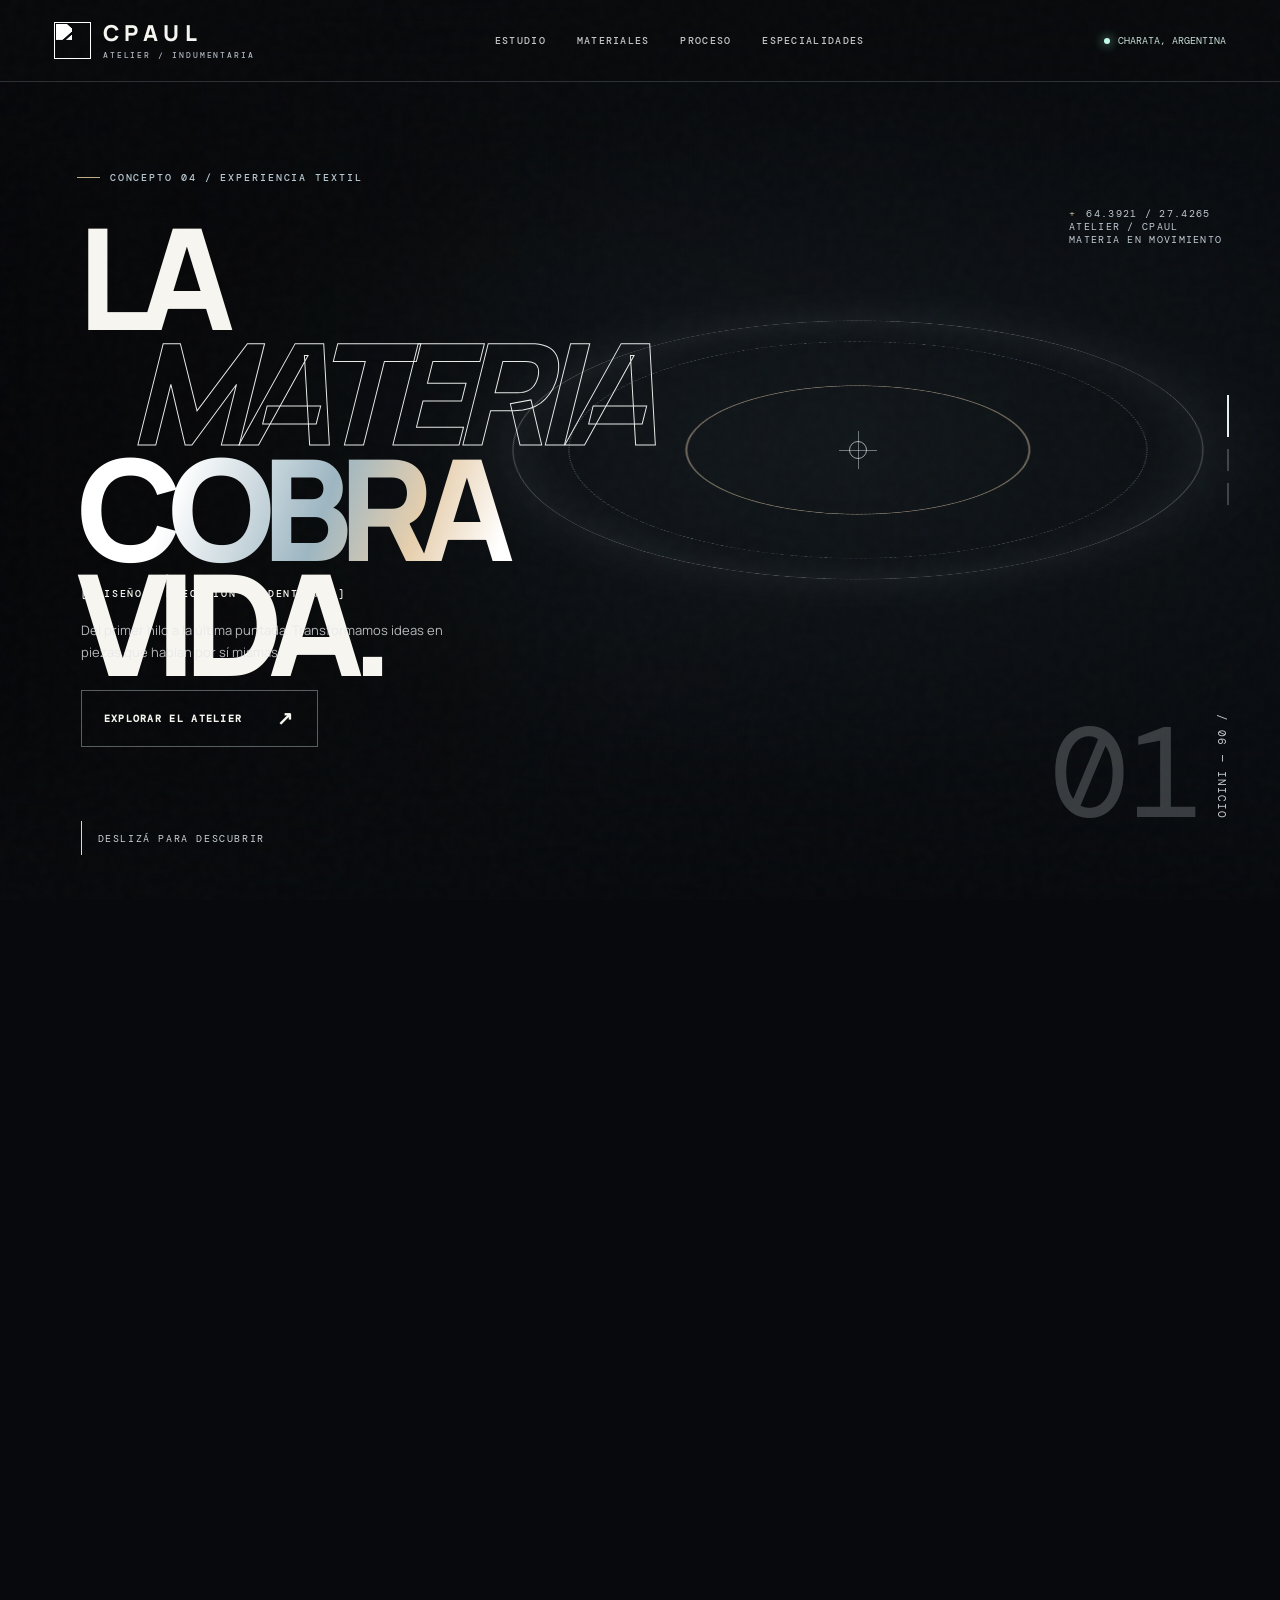
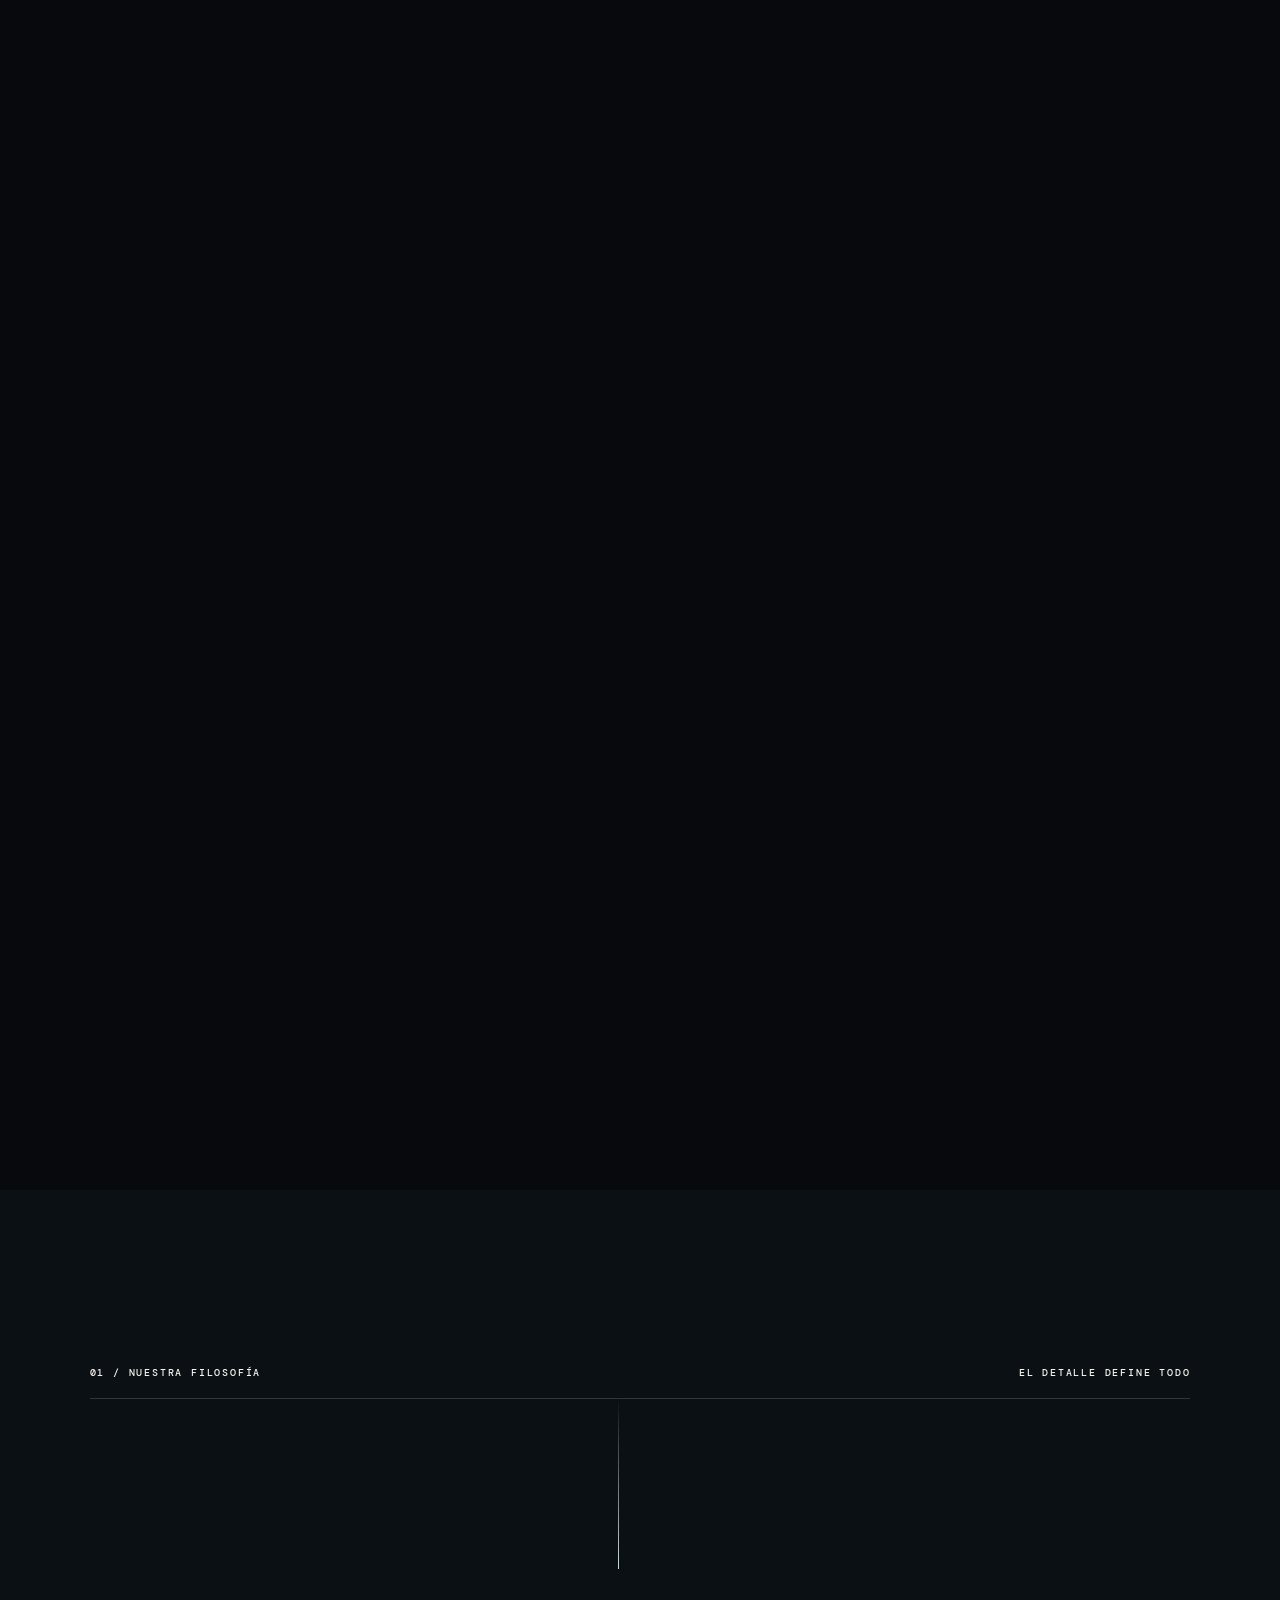
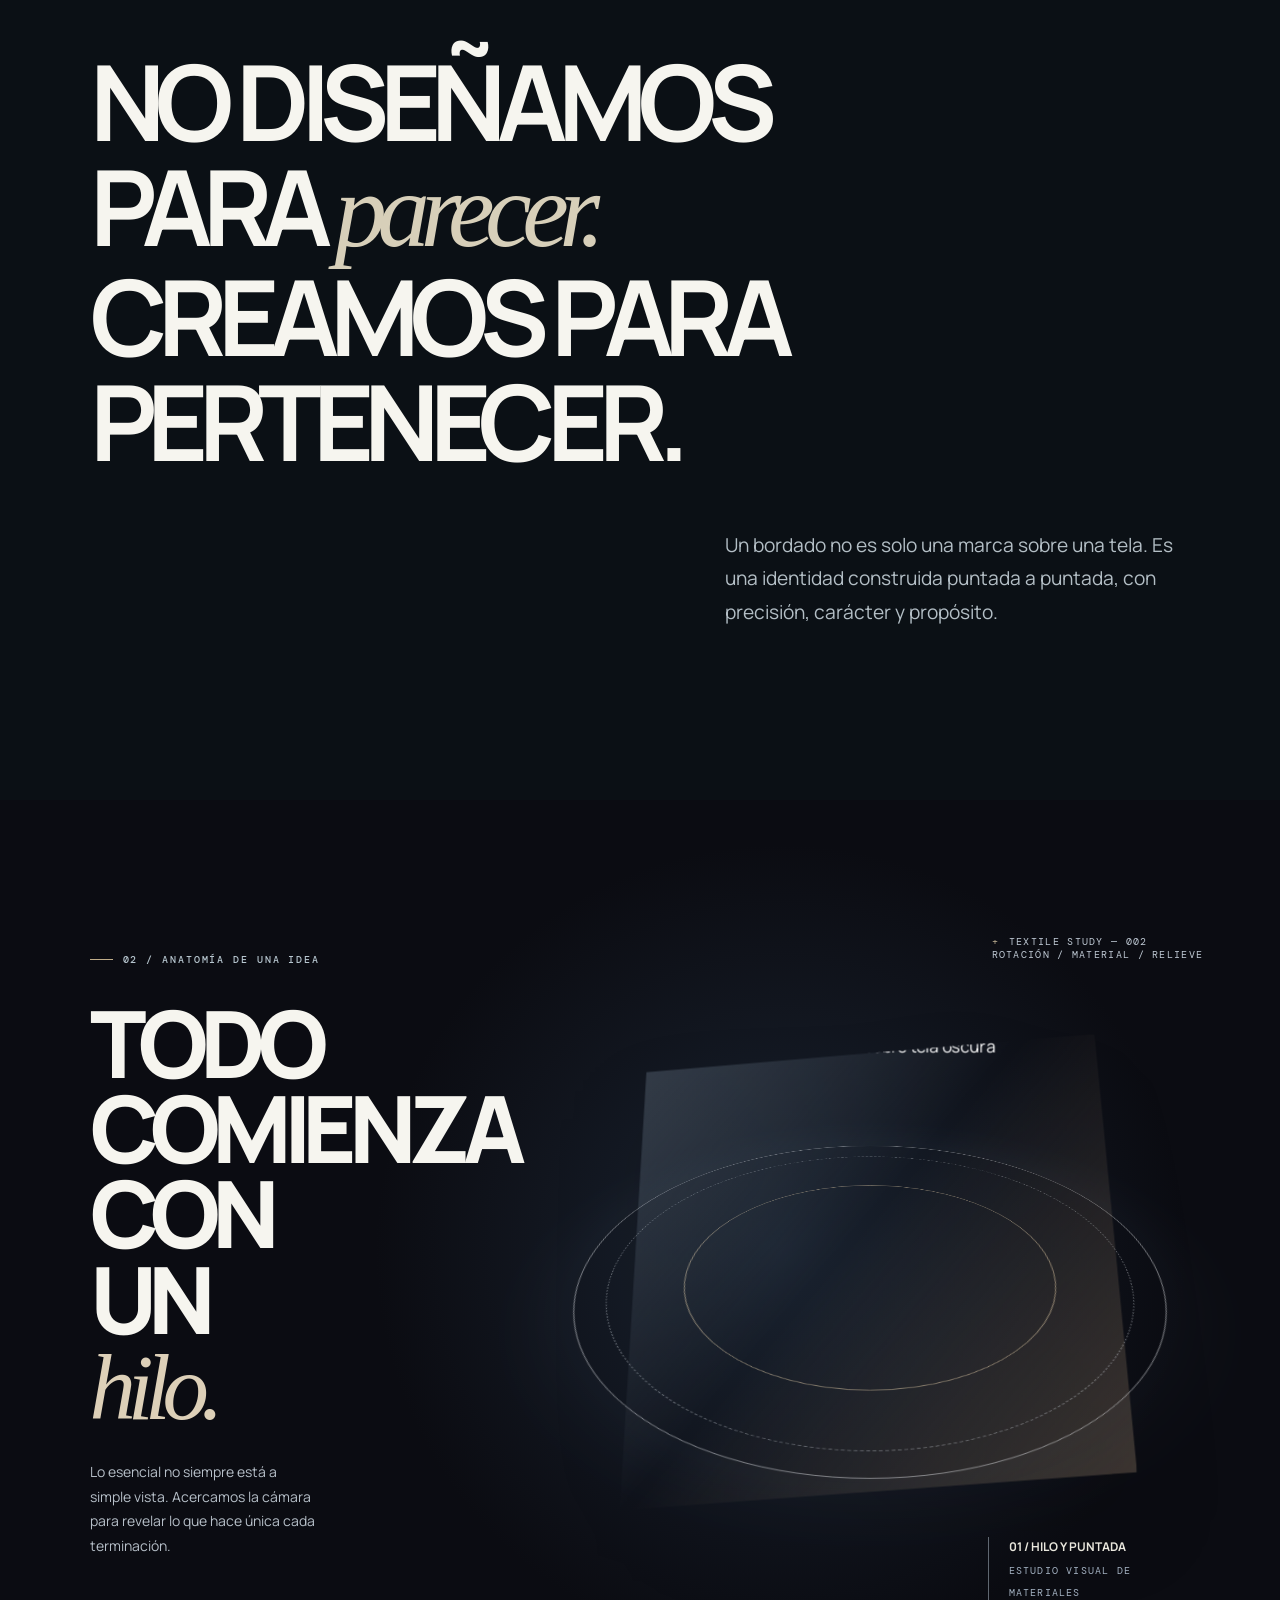
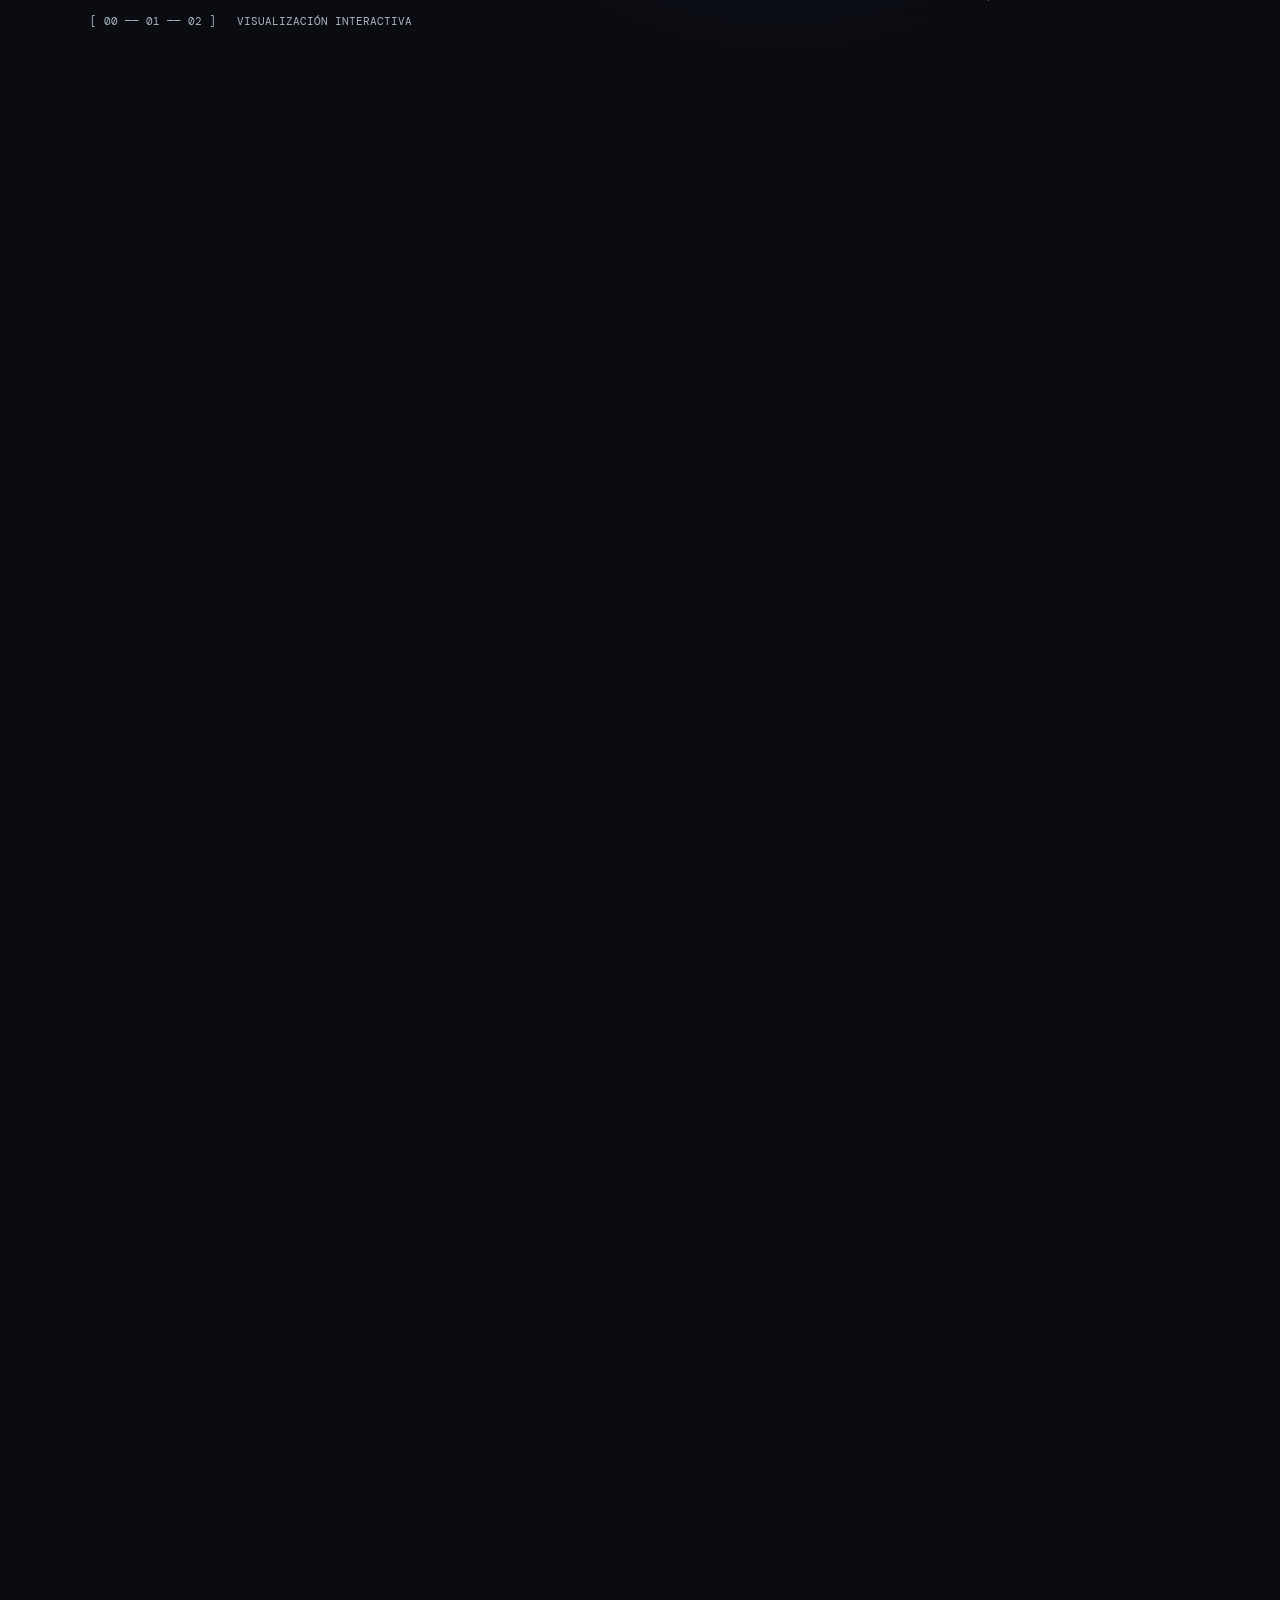
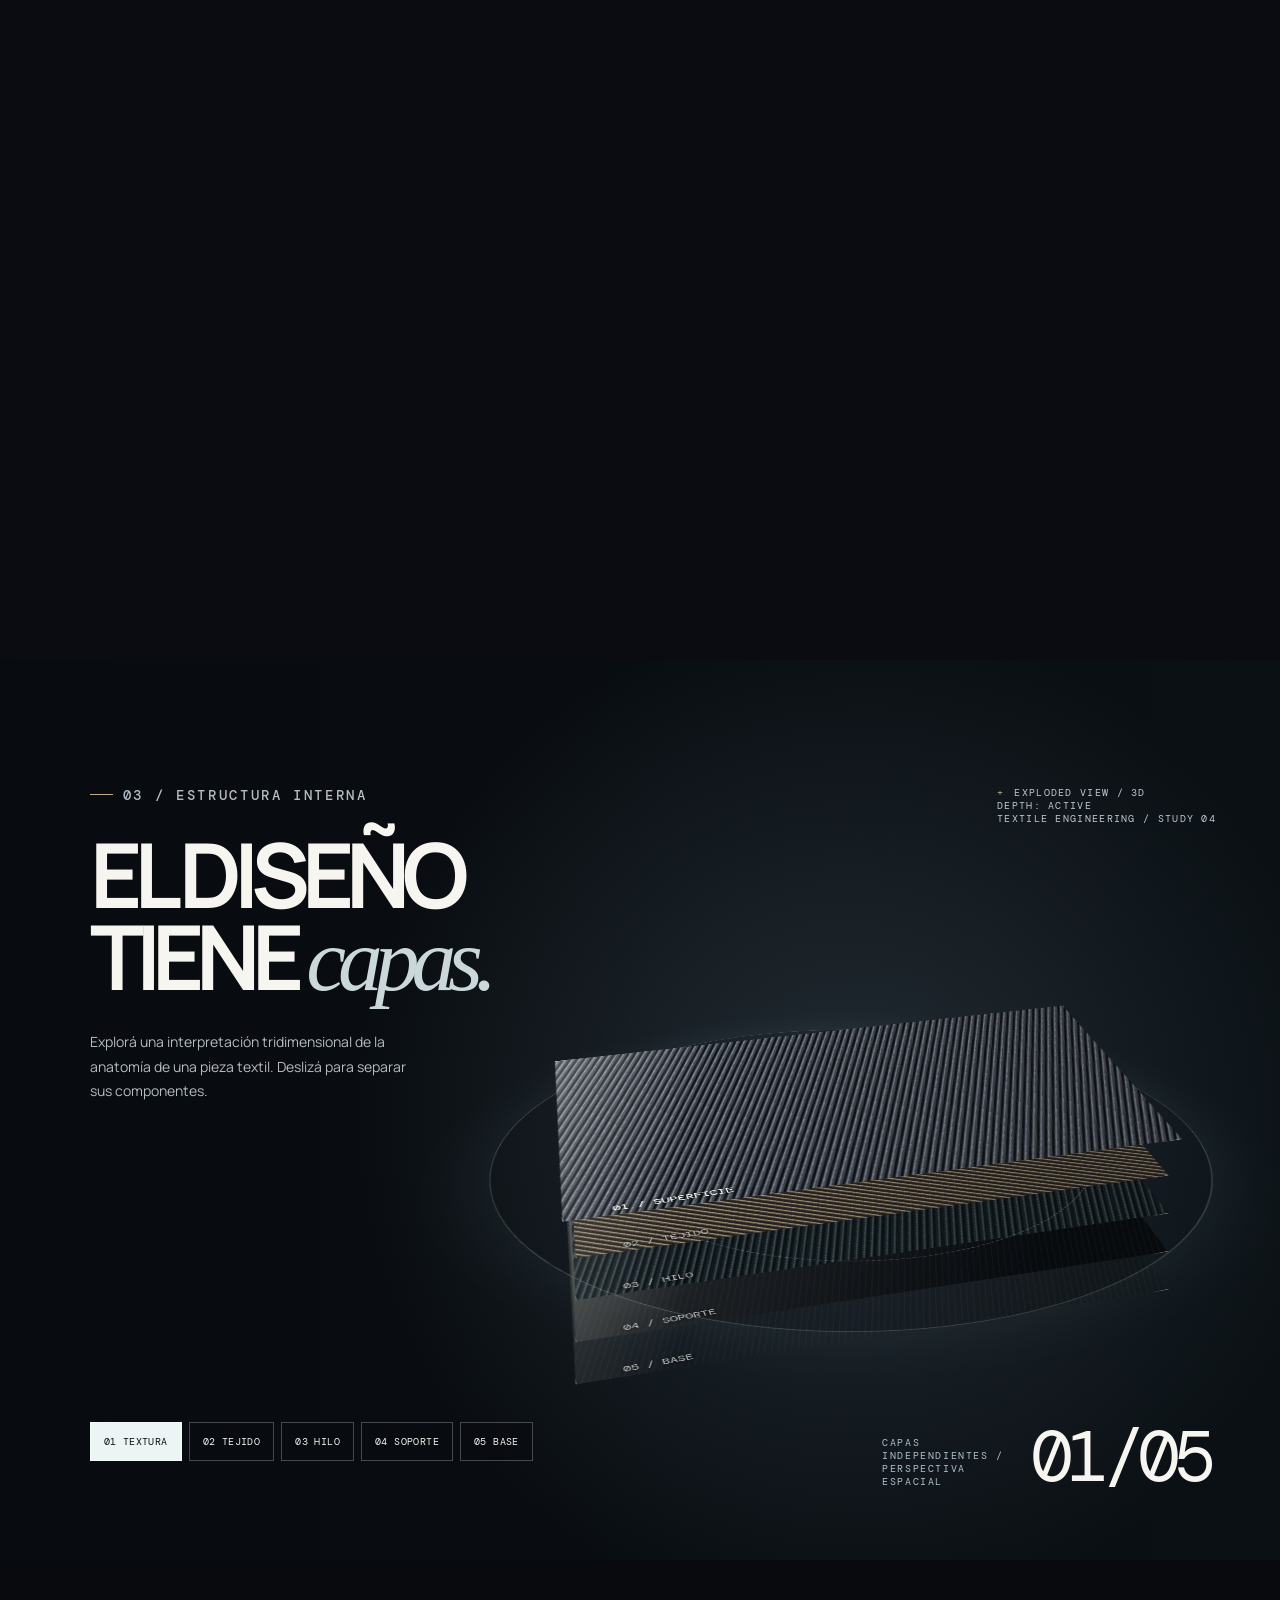
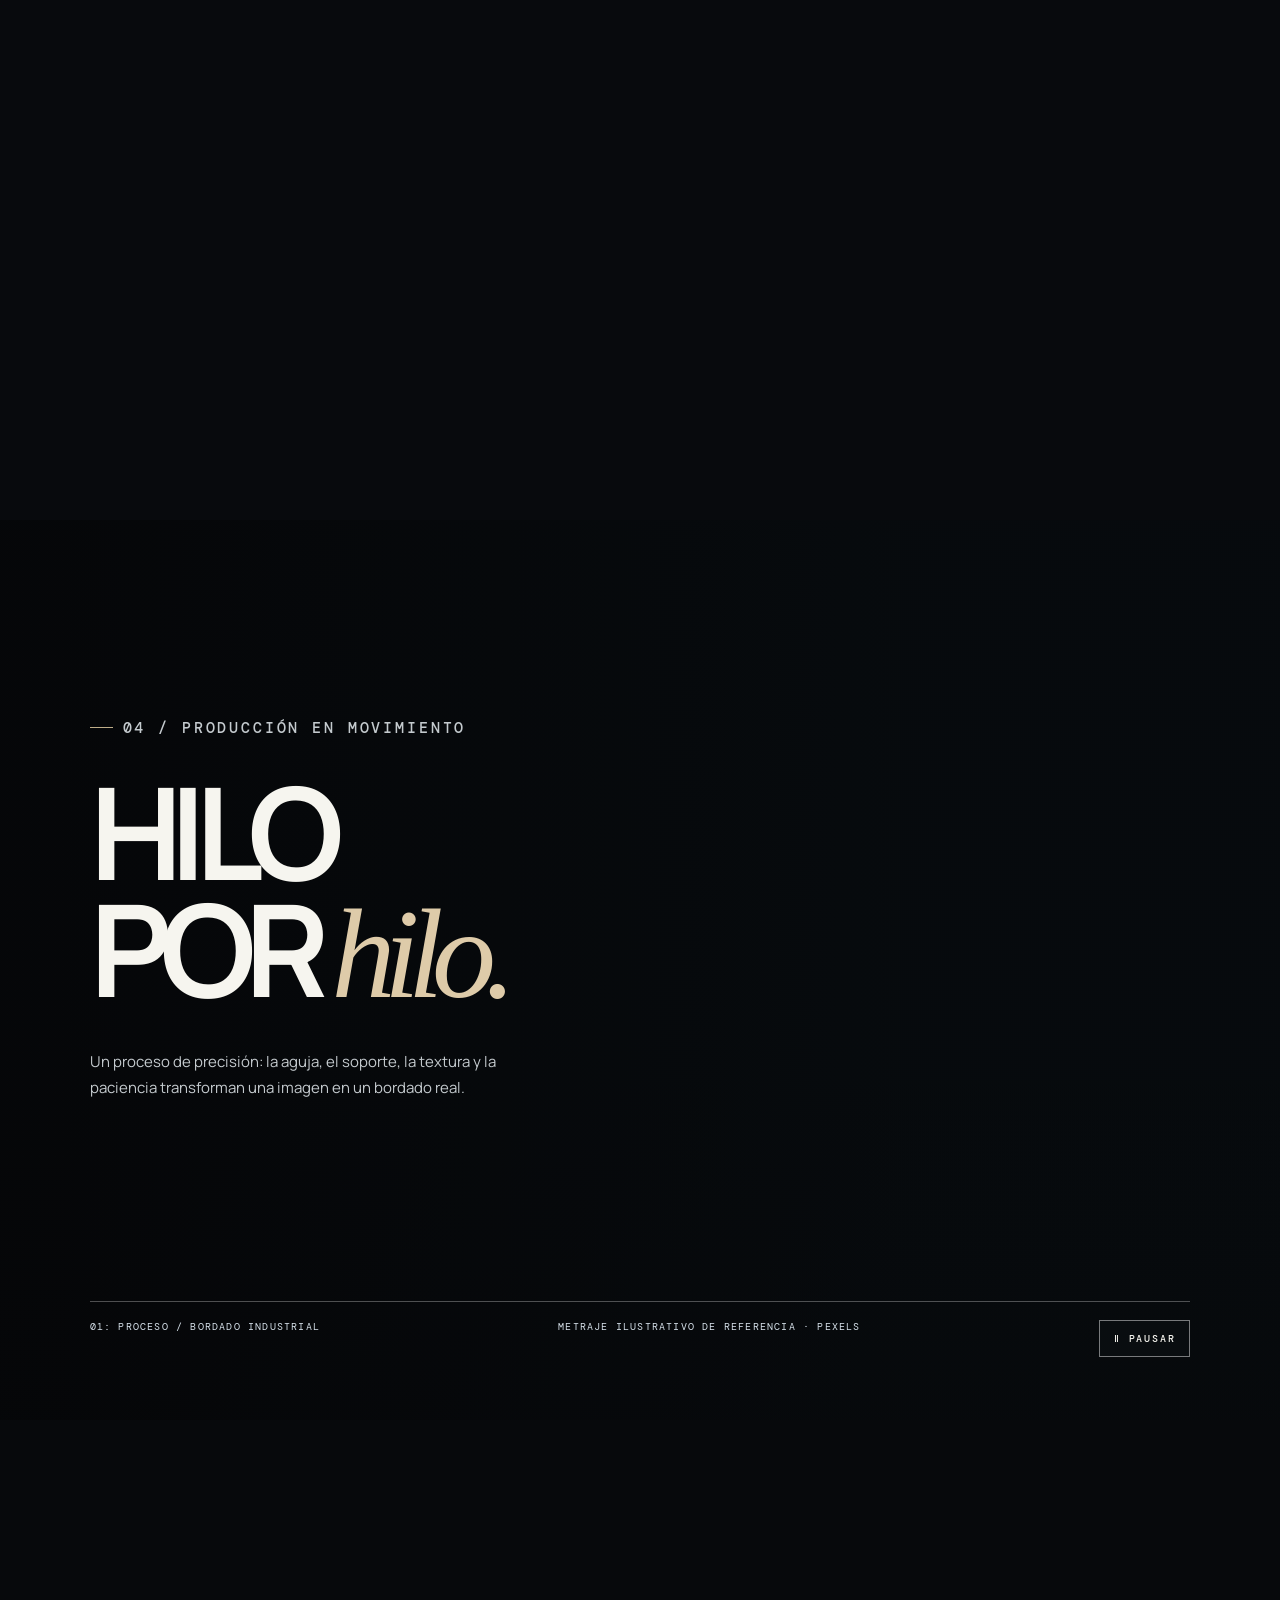
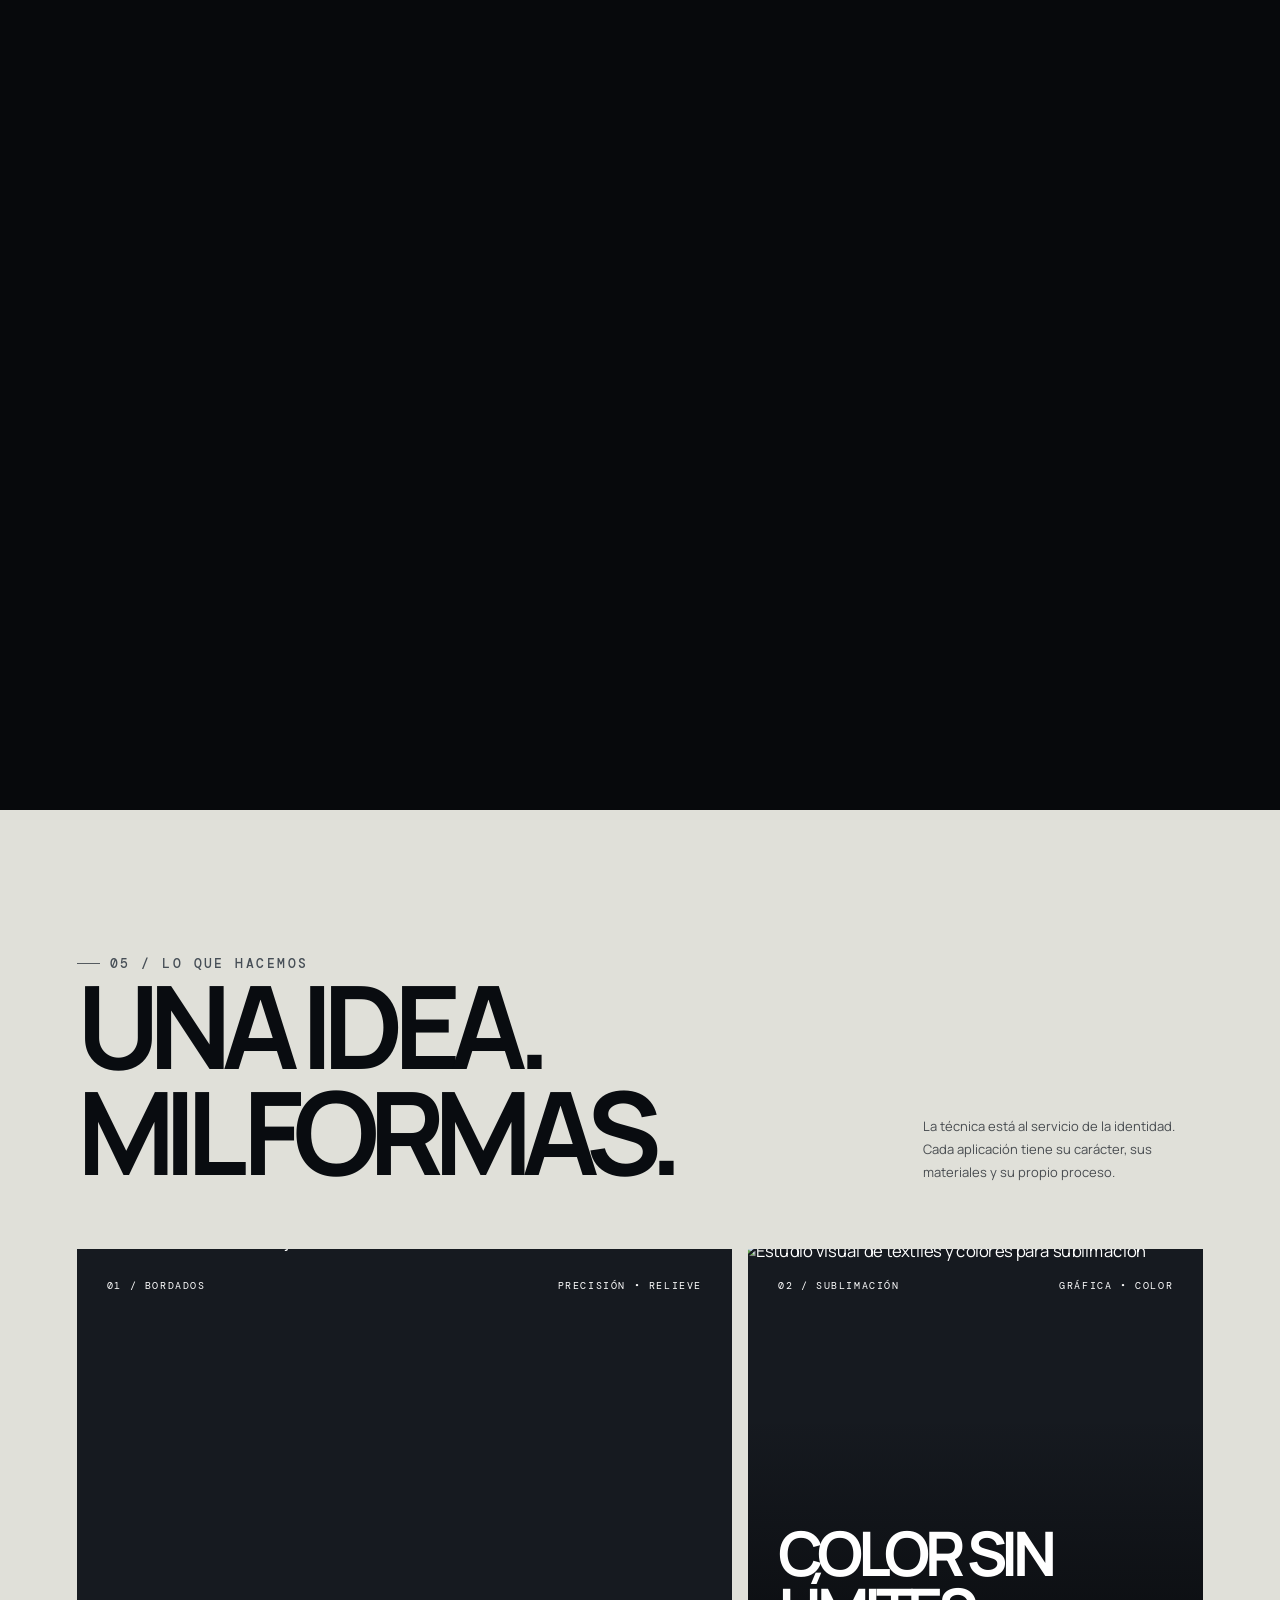
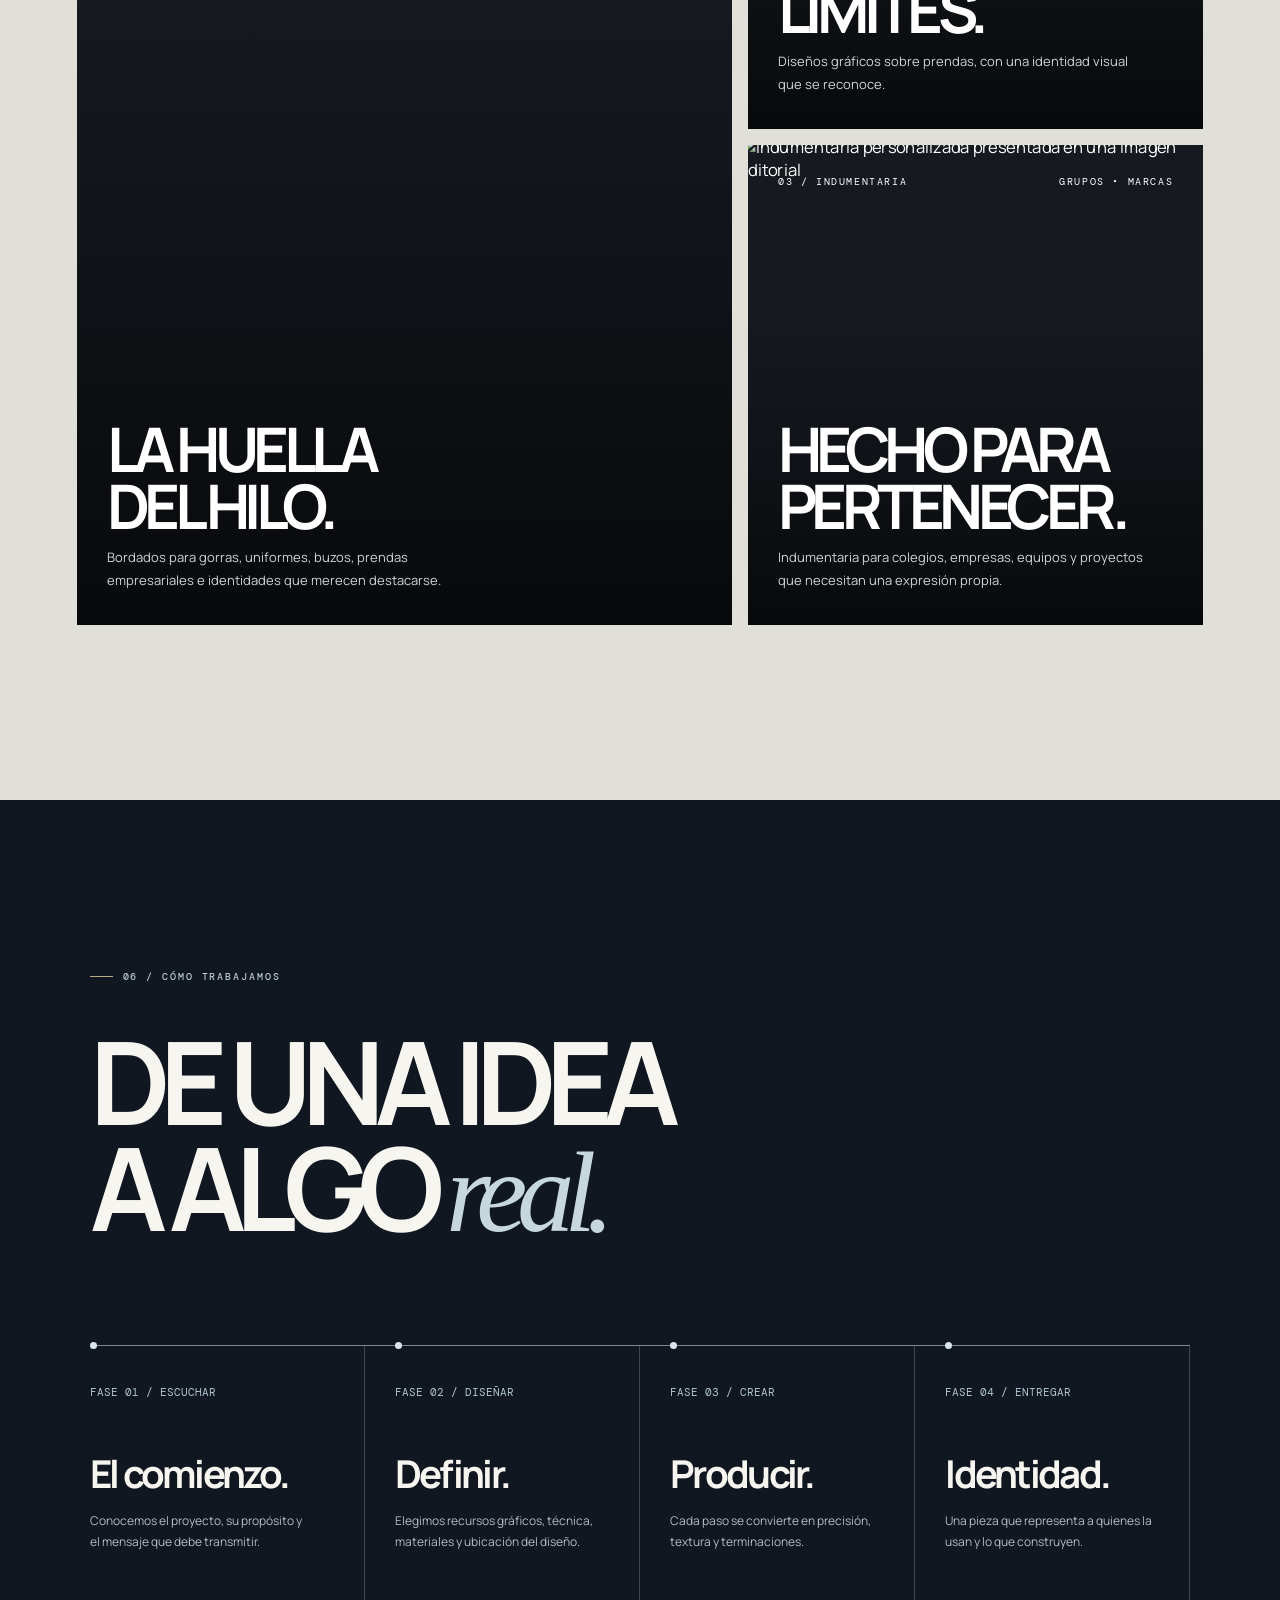
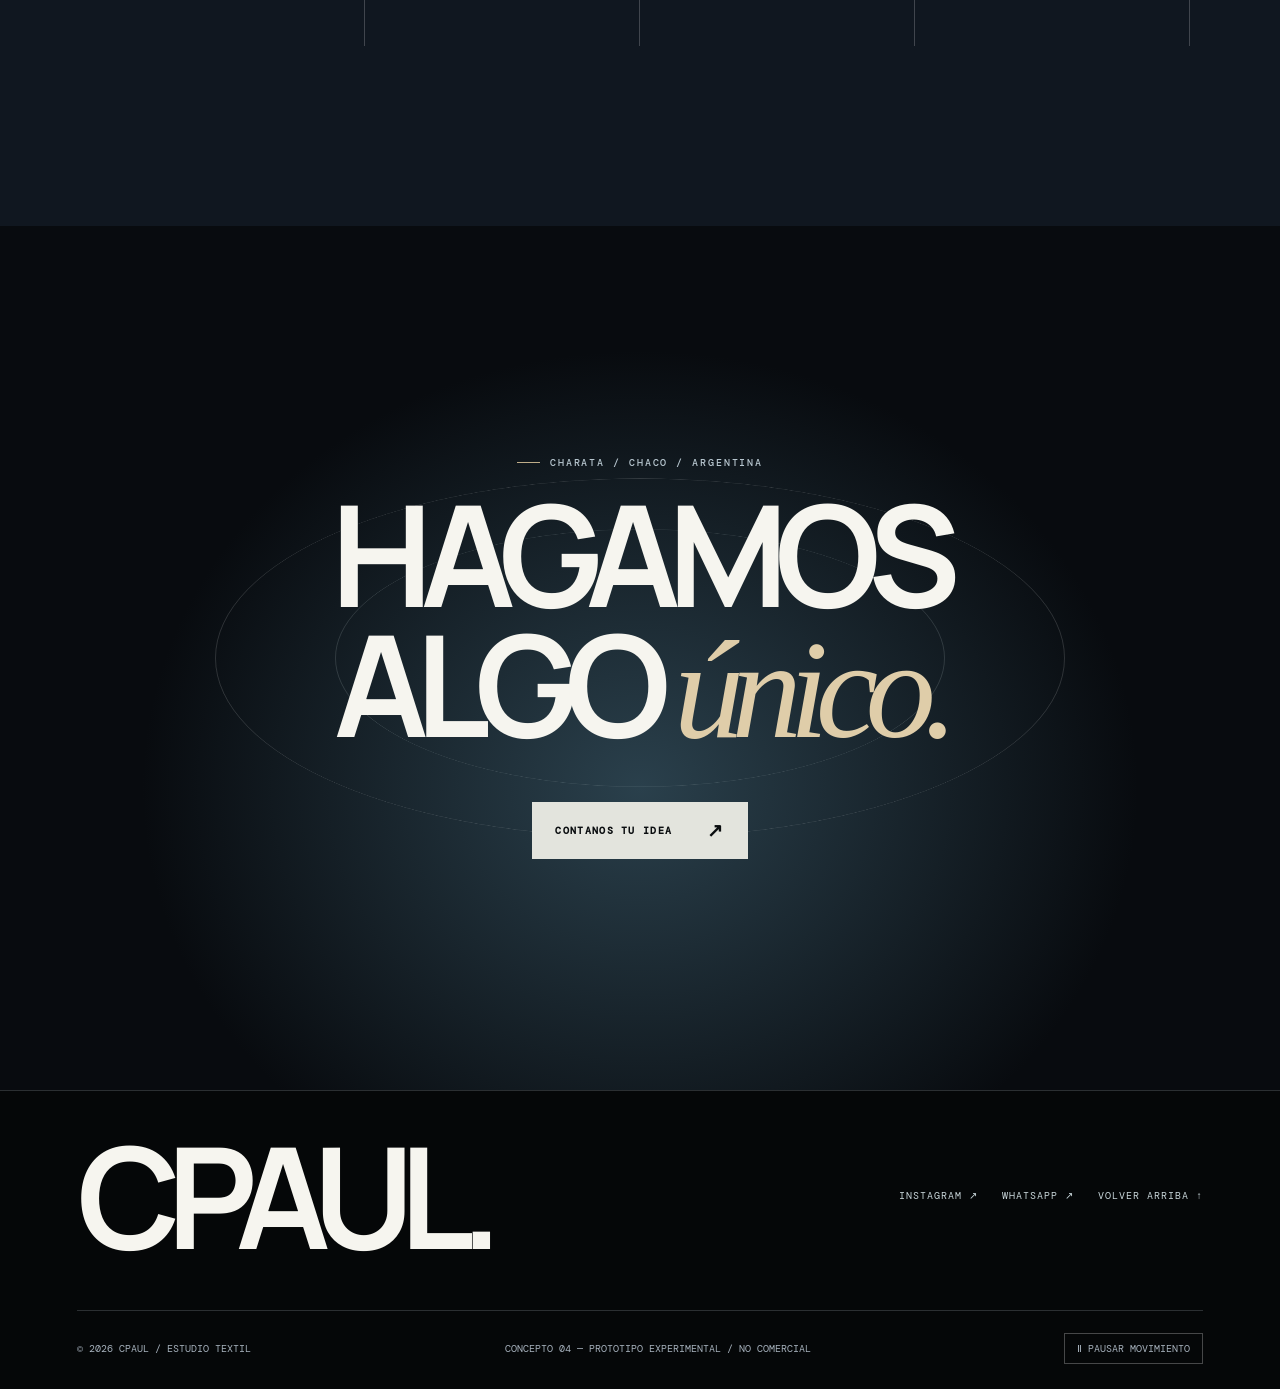
==== concepto-04/index.html @ 6bff03bc "feat(concepto-04): cinematic textile 3D scrollytelling landing" ====
<!doctype html>
<html lang="es-AR">
<head>
<meta charset="utf-8"><meta name="viewport" content="width=device-width, initial-scale=1">
<meta name="theme-color" content="#080a0d">
<meta name="robots" content="noindex,nofollow">
<meta name="description" content="Concepto 04 experimental de CPAUL: bordados, sublimación e indumentaria personalizada. Experiencia inmersiva 3D en revisión.">
<title>CPAUL — Concepto 04 | La materia cobra vida</title>
<link rel="preconnect" href="https://fonts.googleapis.com"><link rel="preconnect" href="https://fonts.gstatic.com" crossorigin>
<link href="https://fonts.googleapis.com/css2?family=DM+Mono:wght@400;500&family=Manrope:wght@400;500;600;700;800&display=swap" rel="stylesheet">
<link rel="icon" href="https://raw.githubusercontent.com/SkuuIll/cpaul-landing/main/assets/images/logo.webp">
<link rel="preload" as="image" href="https://cpaul-atelier-concepto03-preview.vercel.app/assets/cpaul-media-1.webp">
<style>
:root{--bg:#07090c;--surface:#101318;--ink:#f6f5ef;--muted:#b1b4bc;--line:rgba(228,239,255,.17);--accent:#cce6ee;--aura:#bfad89;--mx:0;--my:0;--progress:0;--ease:cubic-bezier(.2,.8,.2,1)}
*,*:before,*:after{box-sizing:border-box}html{scroll-behavior:smooth;scroll-padding-top:82px}body{margin:0;background:var(--bg);color:var(--ink);font-family:Manrope,Arial,sans-serif;overflow-x:clip}body:not(.ready){opacity:0}body.ready{opacity:1;transition:opacity .5s}button,a{font:inherit;-webkit-tap-highlight-color:transparent}button{cursor:pointer;color:inherit}a{color:inherit;text-decoration:none}a:focus-visible,button:focus-visible{outline:2px solid #e2eaff;outline-offset:5px}img{display:block;max-width:100%}[hidden]{display:none!important}h1,h2,h3,p{margin:0}h1,h2,h3{line-height:.92;letter-spacing:-.09em}p{line-height:1.75}::selection{background:#c3dce6;color:#070a0d}
.skip{position:fixed;z-index:999;top:-60px;left:20px;background:#fff;color:#000;padding:10px}.skip:focus{top:12px}
.grain{pointer-events:none;position:fixed;inset:0;z-index:99;opacity:.13;background-image:url("data:image/svg+xml,%3Csvg viewBox='0 0 150 150' xmlns='http://www.w3.org/2000/svg'%3E%3Cfilter id='n'%3E%3CfeTurbulence type='fractalNoise' baseFrequency='.62' numOctaves='3' stitchTiles='stitch'/%3E%3C/filter%3E%3Crect width='100%25' height='100%25' filter='url(%23n)' opacity='.19'/%3E%3C/svg%3E");mix-blend-mode:screen}
#space{position:fixed;inset:0;z-index:0;pointer-events:none;opacity:.72}
.grid-bg{pointer-events:none;position:fixed;inset:0;z-index:0;background:linear-gradient(90deg,rgba(225,229,244,.045) 1px,transparent 1px),linear-gradient(rgba(225,229,244,.042) 1px,transparent 1px);background-size:7.25vw 7.25vw;mask-image:linear-gradient(to bottom,#000 5%,transparent 85%);opacity:.5}
.site-bar{position:fixed;z-index:90;inset:0 0 auto;height:82px;padding:0 clamp(20px,4.2vw,74px);display:flex;align-items:center;justify-content:space-between;gap:25px;border-bottom:1px solid var(--line);backdrop-filter:blur(24px);background:rgba(7,9,12,.58)}
.brand{display:flex;align-items:center;gap:12px;font-weight:800;letter-spacing:.25em;font-size:22px;white-space:nowrap}.brand img{height:37px;width:37px;object-fit:contain;filter:grayscale(1) brightness(1.8)}.brand small{display:block;font:500 8px/1.8 "DM Mono",monospace;letter-spacing:.24em;color:#aeb5bd}
.desktop-links{display:flex;gap:clamp(14px,2.4vw,45px);align-items:center}.desktop-links a{font:500 10px "DM Mono",monospace;letter-spacing:.13em;color:#c3c4c6;transition:color .3s}.desktop-links a:hover{color:white}.top-right{display:flex;align-items:center;gap:19px}.availability{display:flex;align-items:center;gap:8px;color:#c8dbd8;font:10px "DM Mono",monospace;white-space:nowrap}.pulse{height:6px;width:6px;background:#c0fae9;border-radius:50%;box-shadow:0 0 11px #aaffdc}.menu-btn{display:none;width:44px;height:44px;border:1px solid var(--line);background:#10151b;align-items:center;justify-content:center}
.menu-btn span,.menu-btn span:after{display:block;width:18px;height:1px;background:white;content:"";transition:transform .2s}.menu-btn span:after{transform:translateY(6px)}.menu-btn[aria-expanded=true] span{transform:rotate(45deg)}.menu-btn[aria-expanded=true] span:after{transform:rotate(90deg)}
.mobile-links{position:fixed;z-index:89;top:82px;inset-inline:0;background:#0b0f13f9;backdrop-filter:blur(20px);padding:15px 26px 35px;border-bottom:1px solid var(--line)}.mobile-links a{display:block;padding:20px 0;font-size:23px;border-bottom:1px solid var(--line);font-weight:700}
.progress-line{position:fixed;z-index:91;top:81px;left:0;height:2px;width:100%;transform:scaleX(var(--progress));transform-origin:left;background:linear-gradient(90deg,#99b9d3,#eed8a4,#ffffff);pointer-events:none}
.micro{font:500 10px/1.5 "DM Mono",monospace;letter-spacing:.18em;text-transform:uppercase}.muted{color:var(--muted)}.eyebrow{display:flex;align-items:center;gap:10px;font:500 10px "DM Mono",monospace;letter-spacing:.19em;text-transform:uppercase;color:#b7c6cf}.eyebrow:before{content:"";width:23px;height:1px;background:var(--aura)}
.technical{position:absolute;font:10px "DM Mono",monospace;color:#bfc9d4;letter-spacing:.13em;pointer-events:none}.technical:before{content:"+";margin-right:10px;color:#bcae91}
.outline-btn{display:inline-flex;align-items:center;gap:35px;padding:16px 22px;border:1px solid #b9c9cf72;min-height:52px;font:600 10px "DM Mono",monospace;letter-spacing:.13em;transition:background .35s,border-color .35s,transform .35s}.outline-btn:hover{background:#e4e9e3;color:#090c0d;transform:translateY(-3px)}.outline-btn span{font-size:19px;font-family:Arial}
.scrolly{height:310vh;position:relative;z-index:1}.sticky{height:100svh;min-height:650px;position:sticky;top:0;overflow:hidden;isolation:isolate}
.hero{background:radial-gradient(ellipse at 67% 49%,#23303772,transparent 54%),linear-gradient(110deg,#090b0e 20%,#0b1015 100%)}
.hero-bg{position:absolute;inset:-4%;background-image:linear-gradient(90deg,#090a0edc 5%,#090a0e38 48%,#07080c48 85%),url("https://cpaul-atelier-concepto03-preview.vercel.app/assets/cpaul-media-1.webp");background-size:cover;background-position:center;transform:scale(calc(1.045 + var(--hero-p,0)*.16)) translate3d(calc(var(--mx)*-9px),calc(var(--my)*-9px),0);filter:saturate(.55) brightness(.55);will-change:transform}
.hero:after{content:"";position:absolute;inset:0;pointer-events:none;background:linear-gradient(0deg,#06080beb,transparent 19%,transparent 80%,#06080b77),radial-gradient(ellipse at center,transparent 15%,#07090c55 100%);z-index:0}
.hero-orbit{position:absolute;z-index:1;top:50%;left:67%;width:min(54vw,780px);aspect-ratio:1;transform:translate(-50%,-50%) rotateX(68deg) rotateZ(calc(13deg + var(--hero-p,0)*175deg));border:1px solid #e7ebec55;border-radius:50%;box-shadow:inset 0 0 72px #d8ebef13,0 0 100px #cad8e414;pointer-events:none;will-change:transform}
.hero-orbit:before,.hero-orbit:after{content:"";position:absolute;inset:8%;border:1px dashed #afc9dc61;border-radius:50%}.hero-orbit:after{inset:25%;border:2px solid #f1d9b76b}
.hero-crosshair{position:absolute;z-index:2;width:18px;height:18px;left:67%;top:50%;transform:translate(-50%,-50%);border:1px solid #eeeeeea5;border-radius:50%}.hero-crosshair:before,.hero-crosshair:after{content:"";position:absolute;background:#dce8ef75}.hero-crosshair:before{height:1px;width:38px;left:-11px;top:8px}.hero-crosshair:after{width:1px;height:38px;left:8px;top:-11px}
.hero-wordmark{position:absolute;left:6vw;top:19%;z-index:2;max-width:1010px}.hero-wordmark h1{font-size:clamp(74px,11vw,196px);line-height:.82;font-weight:800;text-transform:uppercase;letter-spacing:-.095em}.hero-wordmark h1 span{display:block}.hero-wordmark h1 .stroke{-webkit-text-stroke:1px #e7e9e7;color:transparent;margin-left:10%;font-style:italic}.hero-wordmark h1 .shimmer{background:linear-gradient(110deg,#fff 20%,#9cb5c1 48%,#e6ceac 66%,#fff 82%);color:transparent;-webkit-background-clip:text;background-clip:text}
.hero-intro{position:absolute;z-index:2;left:6.3vw;bottom:17%;max-width:370px}.hero-intro p{font-size:13px;color:#e5e7e9c9;margin:17px 0 26px}.hero-marker{right:4.5vw;top:23%;z-index:2}.hero-num{position:absolute;z-index:2;right:4vw;bottom:9%;display:flex;align-items:flex-end;gap:10px}.hero-num strong{font:400 clamp(65px,10vw,155px)/.7 "DM Mono",monospace;color:#d6dfe03b}.hero-num small{writing-mode:vertical-rl;color:#bec7ca;font:11px "DM Mono",monospace;letter-spacing:.1em}
.hero-down{position:absolute;bottom:5%;left:6.3vw;z-index:2;display:flex;align-items:center;gap:16px;font:10px "DM Mono",monospace;letter-spacing:.16em;color:#ccd1d5}.hero-down i{height:34px;width:1px;background:#cfd9dc;display:inline-block}
.scroll-chapters{position:absolute;z-index:3;top:50%;right:4vw;transform:translateY(-50%);display:flex;flex-direction:column;gap:12px}.scroll-chapters span{display:block;width:2px;height:22px;background:#ffffff36;transition:height .3s,background .3s}.scroll-chapters span.on{height:42px;background:#e5f1f1}
.manifesto{position:relative;z-index:2;padding:175px 7vw 170px;background:#0b1015}.manifesto .mono-index{display:flex;justify-content:space-between;border-bottom:1px solid var(--line);padding-bottom:18px}.manifesto h2{font-size:clamp(48px,8.2vw,139px);font-weight:700;max-width:1300px;margin:80px 0 55px;line-height:1}.manifesto h2 em{font-family:Georgia,serif;font-weight:400;color:#d7cfb9}.manifesto p{font-size:clamp(15px,1.5vw,21px);margin-left:auto;max-width:465px;color:#b3bec5}.manifesto .vertical-rule{height:170px;width:1px;background:linear-gradient(transparent,#c9dbdb);margin-left:48%;margin-bottom:70px}
.material-story{height:340vh;position:relative;z-index:2;background:#0b0c12}.material-stick{background:radial-gradient(circle at 61% 50%,#25334599,transparent 45%),#0b0c12}.story-copy{position:absolute;left:7vw;top:17%;z-index:20;max-width:490px}.story-copy .eyebrow{margin-bottom:34px}.story-frame{position:absolute;inset:0;opacity:0;transform:translateY(26px);transition:opacity .65s,transform .65s;pointer-events:none}.story-frame.on{opacity:1;transform:none}.story-frame h2{font-size:clamp(57px,7.25vw,120px);font-weight:800;line-height:.92}.story-frame h2 em{font-family:Georgia,serif;font-weight:400;color:#ddd0b8}.story-frame p{max-width:360px;margin-top:30px;font-size:14px;color:#b6bfc8}.story-slot{height:350px;position:relative}.story-stage{position:absolute;inset:15% 7% 10% 43%;perspective:1000px;display:grid;place-items:center;transform-style:preserve-3d}
.story-disc{width:min(45vw,660px);aspect-ratio:1;border-radius:50%;position:absolute;border:1px solid #f4f6fb77;box-shadow:0 0 100px #8eaccc10;transform:rotateX(57deg) rotateZ(calc(var(--story-p,0)*160deg));transition:transform .16s;pointer-events:none}
.story-disc:before{content:"";inset:5%;position:absolute;border:1px dashed #edf5fb5d;border-radius:50%}.story-disc:after{content:"";inset:18%;position:absolute;border:1px solid #efdab286;border-radius:50%}
.story-object{position:absolute;width:min(40vw,620px);aspect-ratio:1.12;transform:translate3d(calc(var(--mx)*12px),calc(var(--my)*-12px),40px) rotateY(calc(var(--story-p,0)*14deg));filter:drop-shadow(0 45px 40px #000a)}.story-object img{height:100%;width:100%;object-fit:cover;clip-path:polygon(8% 8%,92% 0,100% 92%,3% 100%);border-radius:12px;filter:saturate(.66) contrast(1.25)}.story-object:after{content:"";position:absolute;inset:0;background:linear-gradient(130deg,#c0d9f03b,transparent 45%,#eac69f3b);mix-blend-mode:screen;clip-path:polygon(8% 8%,92% 0,100% 92%,3% 100%);pointer-events:none}
.story-annotation{position:absolute;bottom:11%;right:8%;z-index:12;border-left:1px solid #c0d0dc77;padding-left:20px;max-width:190px;color:#e9e7dd}.story-annotation strong{font-size:12px;display:block;line-height:1.6}.story-annotation small{font:10px "DM Mono",monospace;letter-spacing:.12em;color:#a3b1c1}
.story-topright{position:absolute;top:15%;right:6%;z-index:10}.story-scale{position:absolute;left:7%;bottom:8%;font:11px "DM Mono",monospace;color:#a9b8c4}
.explode{height:340vh;position:relative;z-index:3;background:#080a0d}.explode .sticky{background:radial-gradient(circle at 66% 51%,#2e3942b0,transparent 52%),linear-gradient(90deg,#080b0f,#0a1014)}.explode-intro{position:absolute;top:14%;left:7%;max-width:475px;z-index:15}.explode-intro h2{font-size:clamp(60px,7vw,110px);margin:29px 0}.explode-intro h2 em{font-family:Georgia,serif;font-weight:400;color:#cbd8db}.explode-intro p{max-width:320px;font-size:14px;color:#b4bcc3}.explode-tech{position:absolute;right:5%;top:14%;z-index:15}
.stack-area{position:absolute;inset:13% 4% 5% 37%;display:grid;place-items:center;perspective:1400px;transform-style:preserve-3d}
.stack-grid{position:absolute;width:min(55vw,750px);aspect-ratio:1;border:1px solid #d9e5e745;border-radius:50%;transform:rotateX(66deg) rotateZ(24deg);box-shadow:0 0 85px #9cc8df14}.stack-grid:after{content:"";position:absolute;inset:16%;border:1px dashed #cfdde655;border-radius:50%}
.fabric-sheet{position:absolute;left:50%;top:50%;width:min(47vw,670px);aspect-ratio:1.7;transform-style:preserve-3d;transform:translate3d(-50%,-50%,0) rotateX(62deg) rotateZ(-18deg);border:1px solid #d4d5d5ad;background-size:cover;background-position:center;box-shadow:20px 40px 90px #000b,0 0 23px #cbd8e322;clip-path:polygon(6% 0,100% 7%,94% 100%,0 92%);transition:filter .5s;will-change:transform}.fabric-sheet:after{content:"";position:absolute;inset:0;background:repeating-linear-gradient(110deg,#ffffff0c 0 1px,transparent 1px 6px),linear-gradient(110deg,#ffffff44,transparent 28%,#08090938 82%);pointer-events:none}.fabric-sheet span{position:absolute;bottom:8%;left:7%;font:12px "DM Mono",monospace;color:#fff;text-shadow:0 1px 5px #000}
.fabric-sheet:nth-of-type(1){z-index:6;background-image:linear-gradient(145deg,#0103055c,#e0ded216),url("https://raw.githubusercontent.com/SkuuIll/cpaul-landing/main/assets/images/campaign-craft.webp")}
.fabric-sheet:nth-of-type(2){z-index:5;background-image:repeating-linear-gradient(115deg,#393d43 0 2px,#0b0d10 3px 5px,#6d7785 6px 7px)}
.fabric-sheet:nth-of-type(3){z-index:4;background-image:repeating-linear-gradient(33deg,#e2cda2 0 1px,#302a25 2px 5px,#7c674f 6px 7px)}
.fabric-sheet:nth-of-type(4){z-index:3;background-image:repeating-linear-gradient(110deg,#182b34 0 2px,#536d78 2px 3px,#0e171b 4px 7px)}
.fabric-sheet:nth-of-type(5){z-index:2;background-image:linear-gradient(124deg,#77776c,#242a30 36%,#090f16 80%)}
.stack-captions{position:absolute;right:5.5%;bottom:8%;z-index:12;display:flex;align-items:end;gap:25px}.stack-captions strong{font:400 70px/.85 "DM Mono",monospace;letter-spacing:-.09em}.stack-captions small{font:10px "DM Mono",monospace;letter-spacing:.16em;max-width:124px;color:#afc1cc}.stack-labels{position:absolute;left:7%;bottom:11%;z-index:15;display:grid;grid-template-columns:repeat(5,auto);gap:7px}.stack-labels button{border:1px solid #ffffff40;background:#0a0c11cb;padding:12px 13px;font:10px "DM Mono",monospace;letter-spacing:.04em;transition:background .2s,color .2s}.stack-labels button.selected,.stack-labels button:hover{background:#edf4f4;color:#0a0c10}
.film{height:210vh;position:relative;z-index:4}.film .sticky{background:#080c0f}.film-video,.film-photo{position:absolute;inset:0;width:100%;height:100%;object-fit:cover;filter:saturate(.62) brightness(.53);transform:scale(calc(1.02 + var(--film-p,0)*.13))}.film-photo{background:url("https://cpaul-atelier-concepto03-preview.vercel.app/assets/cpaul-media-1.webp") center/cover}.film-shade{position:absolute;inset:0;background:linear-gradient(90deg,#050608e9 5%,#05080b70 70%),linear-gradient(0deg,#08090b99,transparent 40%)}.film-content{position:absolute;z-index:4;left:7%;top:22%;right:7%}.film-content h2{font-size:clamp(70px,10vw,162px);margin:35px 0}.film-content h2 em{font-family:Georgia,serif;font-weight:400;color:#decba9}.film-content p{max-width:440px;font-size:15px;color:#c4cace}.film-metadata{position:absolute;z-index:5;bottom:7%;left:7%;right:7%;display:flex;justify-content:space-between;gap:15px;border-top:1px solid #ffffff4a;padding-top:18px}.film-metadata span{font:10px "DM Mono",monospace;color:#d7e2eb;letter-spacing:.12em}.film-toggle{border:1px solid #ffffff73;background:#0b0f13aa;padding:10px 14px}
.capabilities{position:relative;z-index:4;padding:145px 6vw 175px;background:#e0e0d9;color:#090c10}.cap-header{display:flex;justify-content:space-between;gap:30px;align-items:end;margin-bottom:65px}.cap-header h2{font-size:clamp(64px,9vw,150px);max-width:900px}.cap-header p{max-width:280px;font-size:13px;color:#484c50}.capabilities .eyebrow{color:#464e56}.capabilities .eyebrow:before{background:#555b60}
.cases{display:grid;grid-template-columns:1.18fr .82fr;gap:16px}.case{position:relative;overflow:hidden;background:#161a20;color:#fff;min-height:480px;isolation:isolate}.case:first-child{grid-row:span 2;min-height:860px}.case img{height:100%;width:100%;object-fit:cover;position:absolute;inset:0;transform:scale(1.04);transition:transform 1s var(--ease);filter:saturate(.7)}.case:hover img{transform:scale(1.13)}.case:after{content:"";position:absolute;inset:0;background:linear-gradient(0deg,#050608d9,transparent 65%)}.case .case-top{position:absolute;z-index:2;top:30px;left:30px;right:30px;display:flex;justify-content:space-between;font:10px "DM Mono",monospace;letter-spacing:.16em}.case-copy{position:absolute;z-index:2;bottom:33px;left:30px;right:30px}.case-copy h3{font-size:clamp(35px,4.8vw,72px);margin-bottom:12px}.case-copy p{color:#d2d4d4;font-size:13px;max-width:370px}
.process{position:relative;z-index:4;padding:170px 7vw 180px;background:#101720}.process h2{font-size:clamp(60px,9vw,138px);margin:45px 0 100px}.process h2 em{font-family:Georgia,serif;font-weight:400;color:#c7d7de}.timeline{display:grid;grid-template-columns:repeat(4,1fr);border-top:1px solid #fff7}.phase{border-right:1px solid #fff3;padding:33px 30px 0 0;min-height:300px;position:relative}.phase:not(:first-child){padding-left:30px}.phase b{font:11px "DM Mono",monospace;font-weight:400;color:#b3c5d0}.phase h3{font-size:clamp(23px,3vw,42px);margin:55px 0 19px;letter-spacing:-.07em}.phase p{max-width:215px;color:#b6bbc4;font-size:12px}.phase:before{content:"";position:absolute;top:-4px;left:0;width:7px;height:7px;background:#d9e5eb;border-radius:50%}.phase:not(:first-child):before{left:30px}
.closing{position:relative;z-index:4;min-height:96svh;display:flex;align-items:center;justify-content:center;text-align:center;padding:120px 20px;background:radial-gradient(ellipse at 50% 65%,#2a404c 0,transparent 55%),#080b0f;overflow:hidden}.closing-ring{position:absolute;width:70vw;height:70vw;max-width:850px;max-height:850px;border:1px solid #e8ecec29;border-radius:50%;transform:rotateX(65deg)}.closing-ring:after{content:"";inset:14%;position:absolute;border:1px solid #dce7eb27;border-radius:50%}.closing-content{z-index:3;position:relative}.closing h2{font-size:clamp(68px,11vw,175px);margin:20px 0 48px}.closing h2 em{font-family:Georgia,serif;font-weight:400;color:#dfcda9}.closing .outline-btn{background:#e3e4dd;color:#0a0d0f;border-color:#e3e4dd}.closing .outline-btn:hover{background:transparent;color:white}
footer{position:relative;z-index:5;padding:45px 6vw 25px;background:#050708;border-top:1px solid var(--line)}.foot-top{display:flex;align-items:center;justify-content:space-between;gap:25px;padding-bottom:55px}.foot-top strong{font-size:clamp(55px,11vw,150px);line-height:.85;letter-spacing:-.1em}.foot-links{display:flex;gap:24px}.foot-links a{font:10px "DM Mono",monospace;letter-spacing:.1em;color:#c9d6da}.foot-bottom{border-top:1px solid var(--line);padding-top:22px;display:flex;align-items:center;justify-content:space-between;gap:15px;color:#a6b1bc;font:10px "DM Mono",monospace}.motion-button{font:10px "DM Mono",monospace;border:1px solid #ffffff42;padding:8px 12px;background:transparent}
.reveal{opacity:0;transform:translateY(42px);transition:opacity .9s var(--ease),transform .9s var(--ease)}.reveal.show{opacity:1;transform:none}
body.motion-off *{animation-play-state:paused!important;scroll-behavior:auto!important}body.motion-off .hero-bg,body.motion-off .film-video,body.motion-off .film-photo{transform:none!important}
@media(max-width:1120px){.desktop-links{display:none}.menu-btn{display:flex}.site-bar{height:72px}.progress-line{top:71px}.mobile-links{top:72px}.availability{display:none}.hero-wordmark h1{font-size:clamp(73px,12vw,130px)}.story-stage{inset:26% 2% 18% 36%}.story-copy{top:17%}.stack-area{inset:22% 0 14% 24%}.stack-labels{left:5%;bottom:7%}.explode-intro{left:5%}}
@media(max-width:750px){.sticky{min-height:0;height:100svh}.scrolly{height:265svh}.site-bar{padding:0 18px}.brand{font-size:18px}.brand img{width:30px;height:30px}.hero-bg{background-position:60% center;filter:saturate(.45) brightness(.51)}.hero-orbit{left:53%;top:46%;width:95vw}.hero-crosshair{left:53%;top:46%}.hero-wordmark{left:6%;top:19%;right:4%}.hero-wordmark h1{font-size:clamp(58px,14vw,103px)}.hero-wordmark h1 .stroke{margin-left:5%}.hero-intro{left:7%;bottom:15%;max-width:75%}.hero-intro p{font-size:12px}.hero-marker{display:none}.hero-num{right:5%;bottom:11%}.hero-num strong{font-size:62px}.hero-down{left:7%;bottom:5%}.scroll-chapters{right:4%}.manifesto{padding:105px 6%}.manifesto h2{font-size:clamp(47px,10vw,80px);margin:55px 0}.manifesto .vertical-rule{height:70px}.manifesto p{margin:0;max-width:350px;font-size:14px}.material-story,.explode{height:300svh}.story-copy{left:6%;top:12%;right:6%}.story-frame h2{font-size:clamp(53px,11vw,79px)}.story-frame p{font-size:12px;margin-top:17px;max-width:280px}.story-slot{height:255px}.story-stage{inset:34% 3% 12% 3%}.story-disc{width:min(88vw,520px)}.story-object{width:min(74vw,450px)}.story-annotation{right:5%;bottom:8%;max-width:140px}.story-topright{display:none}.story-scale{bottom:5%;left:6%}.explode-intro{top:12%;left:6%;right:6%}.explode-intro h2{font-size:clamp(52px,10vw,80px);margin:20px 0}.explode-intro p{font-size:12px;max-width:250px}.explode-tech{display:none}.stack-area{inset:33% 0 20% 0}.stack-grid{width:92vw}.fabric-sheet{width:82vw}.stack-labels{left:4%;right:4%;bottom:8%;grid-template-columns:repeat(5,minmax(0,1fr));gap:4px}.stack-labels button{padding:11px 3px;font-size:8px}.stack-captions{right:6%;bottom:17%}.stack-captions strong{font-size:48px}.film{height:190svh}.film-content{top:24%;left:6%}.film-content h2{font-size:clamp(63px,13vw,96px)}.film-content p{font-size:12px}.film-metadata{left:6%;right:6%}.film-metadata span{font-size:8px}.capabilities{padding:100px 5% 120px}.cap-header{display:block}.cap-header h2{font-size:clamp(60px,11vw,92px);margin-bottom:24px}.cap-header p{font-size:13px}.cases{grid-template-columns:1fr}.case,.case:first-child{min-height:510px;grid-row:auto}.case-copy h3{font-size:43px}.process{padding:110px 6%}.process h2{font-size:clamp(55px,12vw,95px);margin:30px 0 60px}.timeline{grid-template-columns:1fr 1fr}.phase{min-height:260px;padding-right:13px}.phase:nth-child(3){border-top:1px solid #ffffff40;padding-left:0}.phase:nth-child(3):before{left:0}.phase:nth-child(4){border-top:1px solid #ffffff40}.phase:nth-child(2),.phase:nth-child(4){padding-left:20px}.phase:nth-child(2):before,.phase:nth-child(4):before{left:20px}.phase h3{font-size:28px}.closing h2{font-size:clamp(60px,12vw,102px)}.closing-ring{width:105vw;height:105vw}.foot-top{align-items:start;flex-direction:column}.foot-top strong{font-size:94px}.foot-bottom{flex-wrap:wrap}.micro{font-size:9px}}
@media(max-width:390px){.hero-wordmark h1{font-size:55px}.hero-intro{bottom:16%}.hero-intro p{font-size:11px}.story-frame h2{font-size:50px}.explode-intro h2{font-size:48px}.stack-labels button{font-size:7px}.foot-links{gap:15px}.foot-top strong{font-size:75px}}
@media(prefers-reduced-motion:reduce){*,*:before,*:after{animation-duration:.001ms!important;transition-duration:.001ms!important;scroll-behavior:auto!important}.reveal{opacity:1;transform:none}.story-frame{transition:none}.hero-bg,.film-video,.film-photo{transform:none!important}#space{display:none}}
</style>
</head>
<body>
<a class="skip" href="#especialidades">Saltar al contenido</a><div class="grain" aria-hidden="true"></div><div class="grid-bg" aria-hidden="true"></div><canvas id="space" aria-hidden="true"></canvas>
<div class="progress-line" aria-hidden="true"></div>
<header class="site-bar"><a class="brand" href="#inicio" aria-label="CPAUL, inicio"><img src="https://raw.githubusercontent.com/SkuuIll/cpaul-landing/main/assets/images/logo.webp" alt=""><span>CPAUL<small>ATELIER / INDUMENTARIA</small></span></a>
<nav class="desktop-links" aria-label="Navegación"><a href="#identidad">ESTUDIO</a><a href="#materiales">MATERIALES</a><a href="#proceso">PROCESO</a><a href="#especialidades">ESPECIALIDADES</a></nav>
<div class="top-right"><span class="availability"><i class="pulse"></i> CHARATA, ARGENTINA</span><button class="menu-btn" id="menu-toggle" aria-label="Abrir menú" aria-controls="mobile-links" aria-expanded="false"><span></span></button></div></header>
<nav class="mobile-links" id="mobile-links" aria-label="Menú móvil" hidden><a href="#identidad">EL ESTUDIO</a><a href="#materiales">MATERIALES 3D</a><a href="#proceso">NUESTRO PROCESO</a><a href="#especialidades">ESPECIALIDADES</a><a href="#contacto">CONTACTO</a></nav>
<main>
<section class="scrolly" id="inicio" data-hero><div class="sticky hero"><div class="hero-bg" aria-hidden="true"></div><div class="hero-orbit" aria-hidden="true"></div><div class="hero-crosshair" aria-hidden="true"></div>
<div class="hero-wordmark"><p class="eyebrow" style="margin-bottom:35px">CONCEPTO 04 / EXPERIENCIA TEXTIL</p><h1><span>LA</span><span class="stroke">MATERIA</span><span class="shimmer">COBRA</span><span>VIDA.</span></h1></div>
<div class="hero-intro"><span class="micro">[ DISEÑO • PRECISIÓN • IDENTIDAD ]</span><p>Del primer hilo a la última puntada. Transformamos ideas en piezas que hablan por sí mismas.</p><a href="#identidad" class="outline-btn">EXPLORAR EL ATELIER <span>↗</span></a></div>
<div class="technical hero-marker">64.3921 / 27.4265<br>ATELIER / CPAUL<br>MATERIA EN MOVIMIENTO</div><div class="hero-num"><strong>01</strong><small>/ 06 — INICIO</small></div><div class="hero-down"><i></i> DESLIZÁ PARA DESCUBRIR</div><div class="scroll-chapters" aria-hidden="true"><span class="on"></span><span></span><span></span></div></div></section>
<section class="manifesto" id="identidad"><div class="mono-index micro"><span>01 / NUESTRA FILOSOFÍA</span><span>EL DETALLE DEFINE TODO</span></div><div class="vertical-rule" aria-hidden="true"></div><h2 class="reveal">NO DISEÑAMOS<br>PARA <em>parecer.</em><br>CREAMOS PARA<br>PERTENECER.</h2><p class="reveal">Un bordado no es solo una marca sobre una tela. Es una identidad construida puntada a puntada, con precisión, carácter y propósito.</p></section>
<section class="material-story" data-story><div class="sticky material-stick"><div class="story-copy"><p class="eyebrow">02 / ANATOMÍA DE UNA IDEA</p><div class="story-slot">
<div class="story-frame on"><h2>TODO<br>COMIENZA<br>CON UN <em>hilo.</em></h2><p>Lo esencial no siempre está a simple vista. Acercamos la cámara para revelar lo que hace única cada terminación.</p></div>
<div class="story-frame"><h2>EL DETALLE<br>ES UNA<br><em>ciencia.</em></h2><p>Color, densidad, relieve y textura. Cada decisión sobre el material altera el resultado final.</p></div>
<div class="story-frame"><h2>FORMA.<br>FUNCIÓN.<br><em>identidad.</em></h2><p>Una prenda puede representar a un equipo, una institución o una marca. El diseño es el puente.</p></div>
</div></div>
<div class="story-stage"><div class="story-disc"></div><div class="story-object"><img src="https://raw.githubusercontent.com/SkuuIll/cpaul-landing/main/assets/images/campaign-craft.webp" alt="Primer plano de bordado dorado sobre tela oscura" loading="lazy"></div></div>
<div class="story-topright technical">TEXTILE STUDY — 002<br>ROTACIÓN / MATERIAL / RELIEVE</div>
<div class="story-annotation"><strong id="story-label">01 / HILO Y PUNTADA</strong><small>ESTUDIO VISUAL DE MATERIALES</small></div><div class="story-scale">[ 00 —— 01 —— 02 ] &nbsp; VISUALIZACIÓN INTERACTIVA</div></div></section>
<section class="explode" id="materiales" data-explode><div class="sticky"><div class="explode-intro"><p class="eyebrow">03 / ESTRUCTURA INTERNA</p><h2>EL DISEÑO<br>TIENE <em>capas.</em></h2><p>Explorá una interpretación tridimensional de la anatomía de una pieza textil. Deslizá para separar sus componentes.</p></div><div class="explode-tech technical">EXPLODED VIEW / 3D<br>DEPTH: ACTIVE<br>TEXTILE ENGINEERING / STUDY 04</div>
<div class="stack-area" id="stack-area"><div class="stack-grid" aria-hidden="true"></div>
<div class="fabric-sheet" data-sheet="0"><span>01 / SUPERFICIE</span></div><div class="fabric-sheet" data-sheet="1"><span>02 / TEJIDO</span></div><div class="fabric-sheet" data-sheet="2"><span>03 / HILO</span></div><div class="fabric-sheet" data-sheet="3"><span>04 / SOPORTE</span></div><div class="fabric-sheet" data-sheet="4"><span>05 / BASE</span></div></div>
<div class="stack-labels" aria-label="Inspeccionar capa"><button class="selected" data-layer="0" aria-pressed="true">01 TEXTURA</button><button data-layer="1" aria-pressed="false">02 TEJIDO</button><button data-layer="2" aria-pressed="false">03 HILO</button><button data-layer="3" aria-pressed="false">04 SOPORTE</button><button data-layer="4" aria-pressed="false">05 BASE</button></div><div class="stack-captions"><small>CAPAS INDEPENDIENTES / PERSPECTIVA ESPACIAL</small><strong id="layer-index">01/05</strong></div>
</div></section>
<section class="film" id="proceso" data-film><div class="sticky"><div class="film-photo" aria-hidden="true"></div><video id="film-video" class="film-video" playsinline muted loop preload="none" poster="https://cpaul-atelier-concepto03-preview.vercel.app/assets/cpaul-media-1.webp" aria-label="Máquina bordadora en funcionamiento"></video><div class="film-shade"></div><div class="film-content"><p class="eyebrow">04 / PRODUCCIÓN EN MOVIMIENTO</p><h2>HILO<br>POR <em>hilo.</em></h2><p>Un proceso de precisión: la aguja, el soporte, la textura y la paciencia transforman una imagen en un bordado real.</p></div><div class="film-metadata"><span>01: PROCESO / BORDADO INDUSTRIAL</span><span>METRAJE ILUSTRATIVO DE REFERENCIA · PEXELS</span><button class="film-toggle micro" id="film-toggle" type="button" aria-label="Pausar video">Ⅱ PAUSAR</button></div></div></section>
<section class="capabilities" id="especialidades"><div class="cap-header"><div><p class="eyebrow">05 / LO QUE HACEMOS</p><h2>UNA IDEA.<br>MIL FORMAS.</h2></div><p>La técnica está al servicio de la identidad. Cada aplicación tiene su carácter, sus materiales y su propio proceso.</p></div><div class="cases">
<article class="case reveal"><img src="https://raw.githubusercontent.com/SkuuIll/cpaul-landing/main/assets/images/campaign-craft.webp" loading="lazy" alt="Bordado de detalle sobre tejido oscuro"><div class="case-top"><span>01 / BORDADOS</span><span>PRECISIÓN • RELIEVE</span></div><div class="case-copy"><h3>LA HUELLA<br>DEL HILO.</h3><p>Bordados para gorras, uniformes, buzos, prendas empresariales e identidades que merecen destacarse.</p></div></article>
<article class="case reveal"><img src="https://cpaul-atelier-concepto03-preview.vercel.app/assets/cpaul-media-4.webp" loading="lazy" alt="Estudio visual de textiles y colores para sublimación"><div class="case-top"><span>02 / SUBLIMACIÓN</span><span>GRÁFICA • COLOR</span></div><div class="case-copy"><h3>COLOR SIN<br>LÍMITES.</h3><p>Diseños gráficos sobre prendas, con una identidad visual que se reconoce.</p></div></article>
<article class="case reveal"><img src="https://raw.githubusercontent.com/SkuuIll/cpaul-landing/main/assets/images/campaign-hero.webp" loading="lazy" alt="Indumentaria personalizada presentada en una imagen editorial"><div class="case-top"><span>03 / INDUMENTARIA</span><span>GRUPOS • MARCAS</span></div><div class="case-copy"><h3>HECHO PARA<br>PERTENECER.</h3><p>Indumentaria para colegios, empresas, equipos y proyectos que necesitan una expresión propia.</p></div></article>
</div></section>
<section class="process"><p class="eyebrow">06 / CÓMO TRABAJAMOS</p><h2>DE UNA IDEA<br>A ALGO <em>real.</em></h2><div class="timeline"><article class="phase reveal"><b>FASE 01 / ESCUCHAR</b><h3>El comienzo.</h3><p>Conocemos el proyecto, su propósito y el mensaje que debe transmitir.</p></article><article class="phase reveal"><b>FASE 02 / DISEÑAR</b><h3>Definir.</h3><p>Elegimos recursos gráficos, técnica, materiales y ubicación del diseño.</p></article><article class="phase reveal"><b>FASE 03 / CREAR</b><h3>Producir.</h3><p>Cada paso se convierte en precisión, textura y terminaciones.</p></article><article class="phase reveal"><b>FASE 04 / ENTREGAR</b><h3>Identidad.</h3><p>Una pieza que representa a quienes la usan y lo que construyen.</p></article></div></section>
<section class="closing" id="contacto"><div class="closing-ring" aria-hidden="true"></div><div class="closing-content"><p class="eyebrow" style="justify-content:center">CHARATA / CHACO / ARGENTINA</p><h2>HAGAMOS<br>ALGO <em>único.</em></h2><a href="https://wa.me/5493731432024?text=Hola%20CPAUL%2C%20quiero%20consultar%20por%20un%20proyecto%20de%20indumentaria%20personalizada" class="outline-btn" target="_blank" rel="noopener noreferrer">CONTANOS TU IDEA <span>↗</span></a></div></section>
</main>
<footer><div class="foot-top"><strong>CPAUL.</strong><div class="foot-links"><a href="https://www.instagram.com/cpaulindumentary/" target="_blank" rel="noopener noreferrer">INSTAGRAM ↗</a><a href="https://wa.me/5493731432024" target="_blank" rel="noopener noreferrer">WHATSAPP ↗</a><a href="#inicio">VOLVER ARRIBA ↑</a></div></div><div class="foot-bottom"><span>© <span id="year">2026</span> CPAUL / ESTUDIO TEXTIL</span><span>CONCEPTO 04 — PROTOTIPO EXPERIMENTAL / NO COMERCIAL</span><button class="motion-button" id="motion-button" type="button" aria-pressed="false">Ⅱ PAUSAR MOVIMIENTO</button></div></footer>
<script>
(()=>{'use strict';
const $=s=>document.querySelector(s),$$=s=>[...document.querySelectorAll(s)],root=document.documentElement;
const reduce=matchMedia('(prefers-reduced-motion: reduce)').matches;let off=reduce,activeChapter=-1,scheduled=0,t=0,mx=0,my=0,layer=0,filmWanted=true;
document.body.classList.add('ready');$('#year').textContent=new Date().getFullYear();
const menu=$('#menu-toggle'),links=$('#mobile-links');function closeMenu(){links.hidden=true;menu.setAttribute('aria-expanded','false');menu.setAttribute('aria-label','Abrir menú')}
menu.addEventListener('click',()=>{const open=links.hidden;links.hidden=!open;menu.setAttribute('aria-expanded',String(open));menu.setAttribute('aria-label',open?'Cerrar menú':'Abrir menú')});
$$('#mobile-links a').forEach(a=>a.addEventListener('click',closeMenu));addEventListener('keydown',e=>{if(e.key==='Escape')closeMenu()});
const clamp=(n,a,b)=>Math.min(b,Math.max(a,n));const progress=el=>clamp(-el.getBoundingClientRect().top/Math.max(1,el.offsetHeight-innerHeight),0,1);
const hero=$('[data-hero]'),story=$('[data-story]'),explode=$('[data-explode]'),film=$('[data-film]'),sheets=$$('[data-sheet]'),frames=$$('.story-frame'),chapterLabels=['01 / HILO Y PUNTADA','02 / CIENCIA DEL MATERIAL','03 / FORMA Y PROPÓSITO'];
function render(){scheduled=0;const hy=progress(hero),sy=progress(story),ex=progress(explode),fy=progress(film);root.style.setProperty('--progress',(scrollY/Math.max(1,document.body.scrollHeight-innerHeight)).toFixed(4));root.style.setProperty('--hero-p',off?0:hy.toFixed(4));root.style.setProperty('--story-p',off?0:sy.toFixed(4));root.style.setProperty('--film-p',off?0:fy.toFixed(4));root.style.setProperty('--mx',off?0:mx.toFixed(3));root.style.setProperty('--my',off?0:my.toFixed(3));
$$('.scroll-chapters span').forEach((n,i)=>n.classList.toggle('on',i===Math.min(2,Math.floor(hy*3))));
const ch=clamp(Math.floor(sy*3),0,2);if(ch!==activeChapter){frames.forEach((f,i)=>{f.classList.toggle('on',i===ch);f.setAttribute('aria-hidden',String(i!==ch))});$('#story-label').textContent=chapterLabels[ch];activeChapter=ch}
const spread=off?1:clamp(ex*1.35,0,1),base=[-4,-1,2,5,8];sheets.forEach((n,i)=>{const depth=(2-i)*82*spread;const vertical=base[i]*12+(2-i)*52*spread;const selected=i===layer;n.style.transform='translate3d(-50%,calc(-50% + '+vertical+'px),'+depth+'px) rotateX('+(62+ex*7)+'deg) rotateZ('+(-18+ex*9)+'deg) scale('+(selected?1.02:.98)+')';n.style.filter=selected?'brightness(1.19) saturate(1.05)':'brightness(.76) saturate(.8)';n.style.outline=selected?'1px solid #e1ead5aa':'none'});$('#layer-index').textContent=String(layer+1).padStart(2,'0')+'/05'}
function schedule(){if(scheduled)return;scheduled=requestAnimationFrame(render)};addEventListener('scroll',schedule,{passive:true});addEventListener('resize',schedule,{passive:true});addEventListener('pointermove',e=>{if(off)return;mx=(e.clientX/innerWidth-.5)*2;my=(e.clientY/innerHeight-.5)*2;schedule()},{passive:true});
$$('[data-layer]').forEach(b=>b.addEventListener('click',()=>{layer=Number(b.dataset.layer);$$('[data-layer]').forEach(x=>{const yes=x===b;x.classList.toggle('selected',yes);x.setAttribute('aria-pressed',String(yes))});schedule()}));
if('IntersectionObserver' in window){const ob=new IntersectionObserver(entries=>entries.forEach(e=>{if(e.isIntersecting){e.target.classList.add('show');ob.unobserve(e.target)}}),{threshold:.05,rootMargin:'0px 0px 80px 0px'});$$('.reveal').forEach(e=>ob.observe(e))}else $$('.reveal').forEach(e=>e.classList.add('show'));
const video=$('#film-video'),filmToggle=$('#film-toggle');let initialized=false;const stock='https://videos.pexels.com/video-files/7043685/7043685-uhd_3840_2160_24fps.mp4';
function filmPlay(){if(off||!filmWanted)return;video.play().catch(()=>{})}function initFilm(){if(initialized)return;initialized=true;video.src=stock;video.load();filmPlay()}
if('IntersectionObserver'in window){const videoOb=new IntersectionObserver(es=>es.forEach(e=>{if(e.isIntersecting){initFilm();filmPlay()}else video.pause()}),{threshold:.03});videoOb.observe(film)}else initFilm();
video.addEventListener('error',()=>{if(video.dataset.fallback)return;video.dataset.fallback='1';video.src='https://cpaul-atelier-concepto03-preview.vercel.app/assets/cpaul-media-2.mp4';video.load();filmPlay()});
filmToggle.addEventListener('click',()=>{filmWanted=!filmWanted;if(filmWanted){initFilm();filmPlay()}else video.pause();filmToggle.textContent=filmWanted?'Ⅱ PAUSAR':'▷ REPRODUCIR';filmToggle.setAttribute('aria-label',filmWanted?'Pausar video':'Reproducir video')});
const motion=$('#motion-button');function setMotion(){motion.setAttribute('aria-pressed',String(off));motion.textContent=off?'▷ ACTIVAR MOVIMIENTO':'Ⅱ PAUSAR MOVIMIENTO';document.body.classList.toggle('motion-off',off);if(off){video.pause();cancelAnimationFrame(t)}else{filmPlay();draw()}schedule()}motion.addEventListener('click',()=>{off=!off;setMotion()});
const canvas=$('#space'),ctx=canvas.getContext('2d',{alpha:true});let dots=[],w=0,h=0;function resetCanvas(){const dpr=Math.min(devicePixelRatio||1,1.4);w=innerWidth;h=innerHeight;canvas.width=Math.floor(w*dpr);canvas.height=Math.floor(h*dpr);ctx.setTransform(dpr,0,0,dpr,0,0);const count=w<700?22:58;dots=Array.from({length:count},(_,i)=>({x:(i*.61803398875%1)*w,y:(i*.754877666%1)*h,z:.2+(i%11)/12,r:.5+i%3*.22}))}
function draw(){if(off)return;ctx.clearRect(0,0,w,h);for(const p of dots){p.y-=.1+p.z*.3;if(p.y<0)p.y=h;const x=p.x+mx*30*p.z,y=p.y+my*18*p.z;ctx.beginPath();ctx.arc(x,y,p.r,0,Math.PI*2);ctx.fillStyle='rgba(219,235,245,'+(p.z*.22)+')';ctx.fill()}t=requestAnimationFrame(draw)}
addEventListener('resize',()=>{resetCanvas();schedule()},{passive:true});resetCanvas();render();setMotion();
})();
</script>
</body></html>
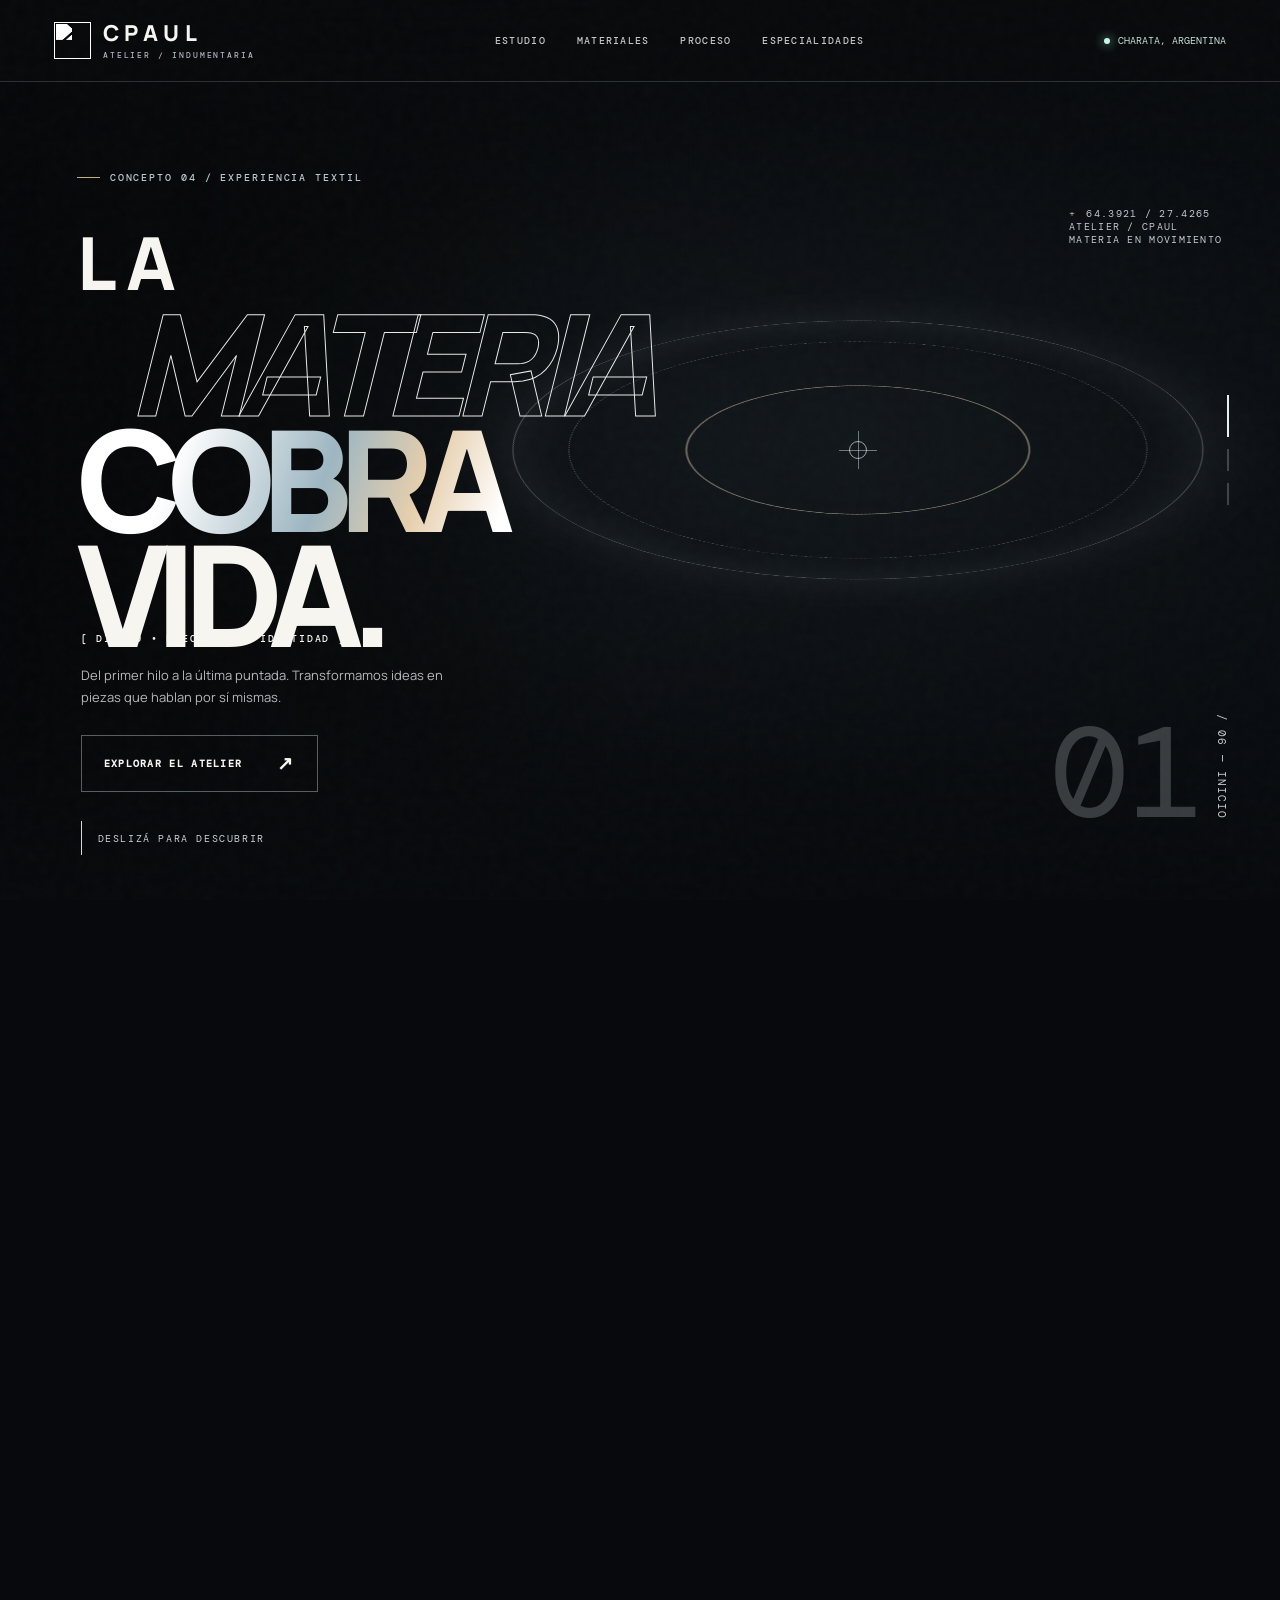
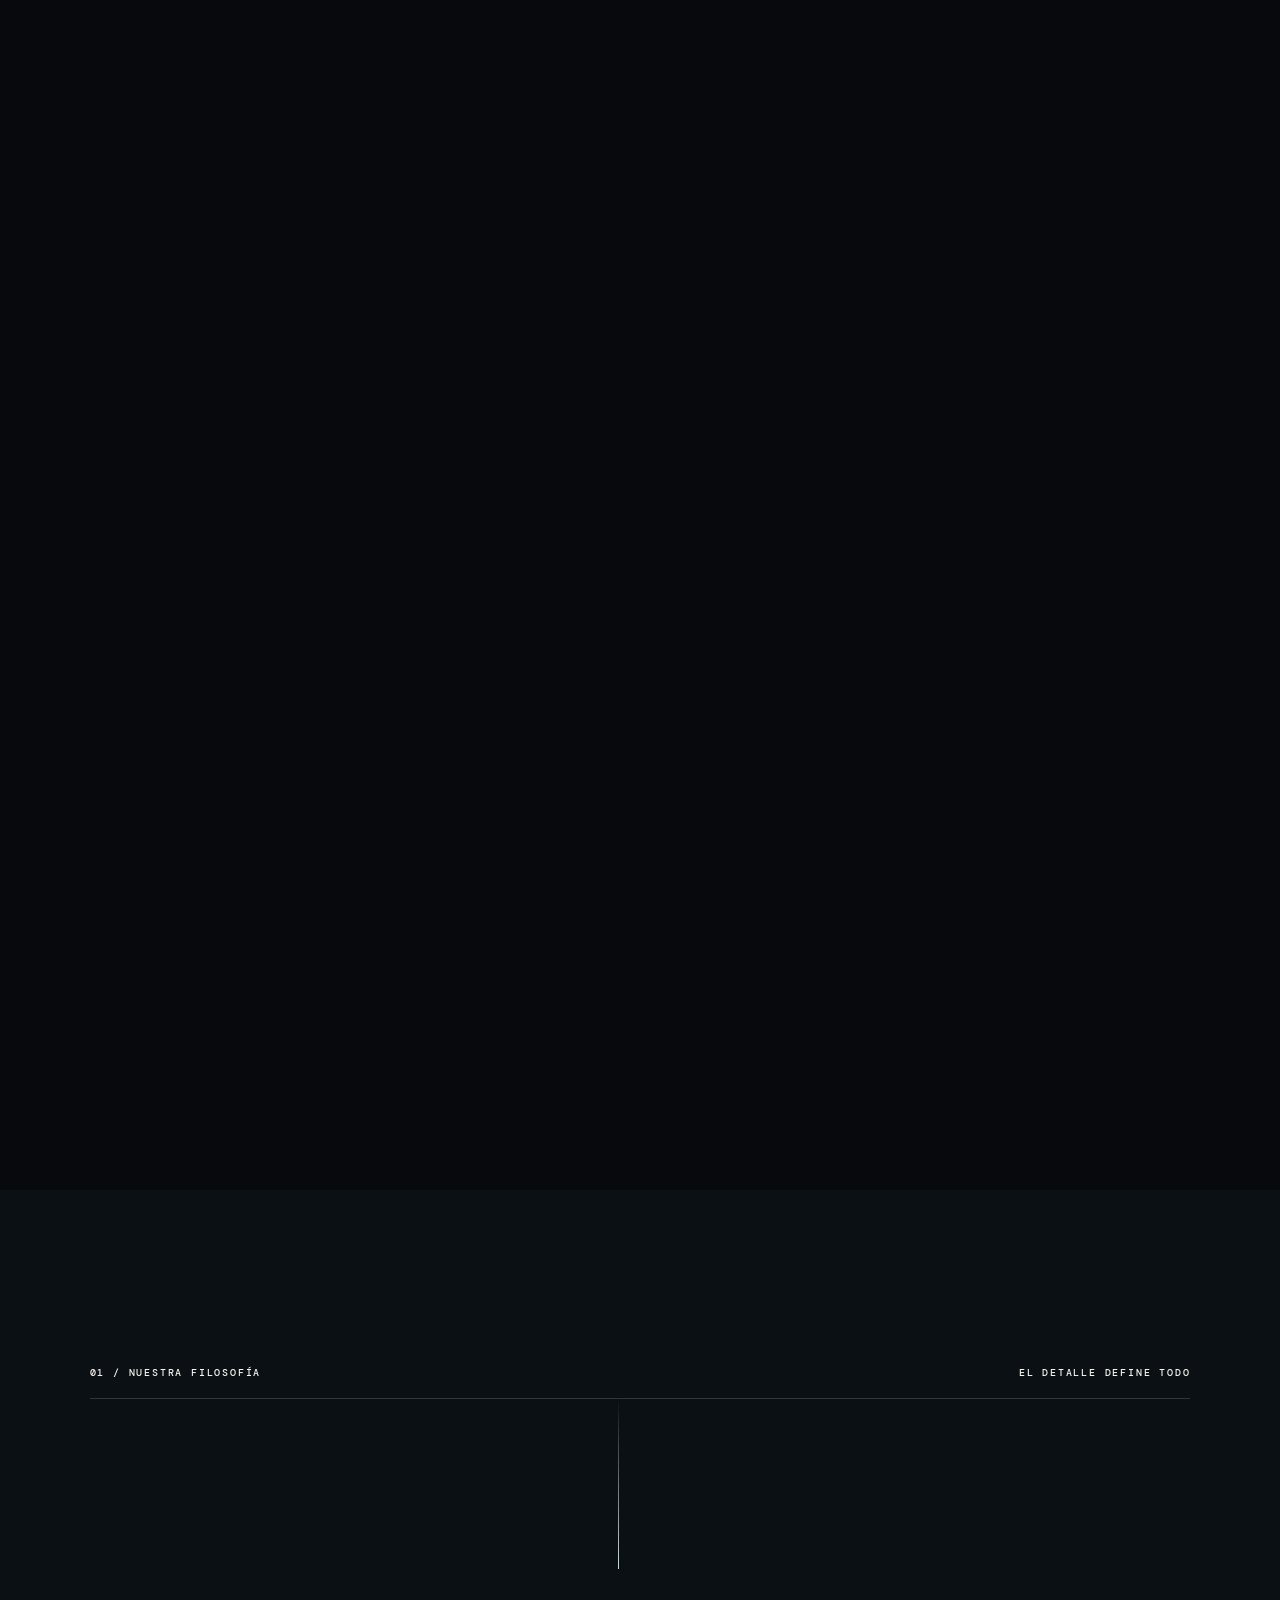
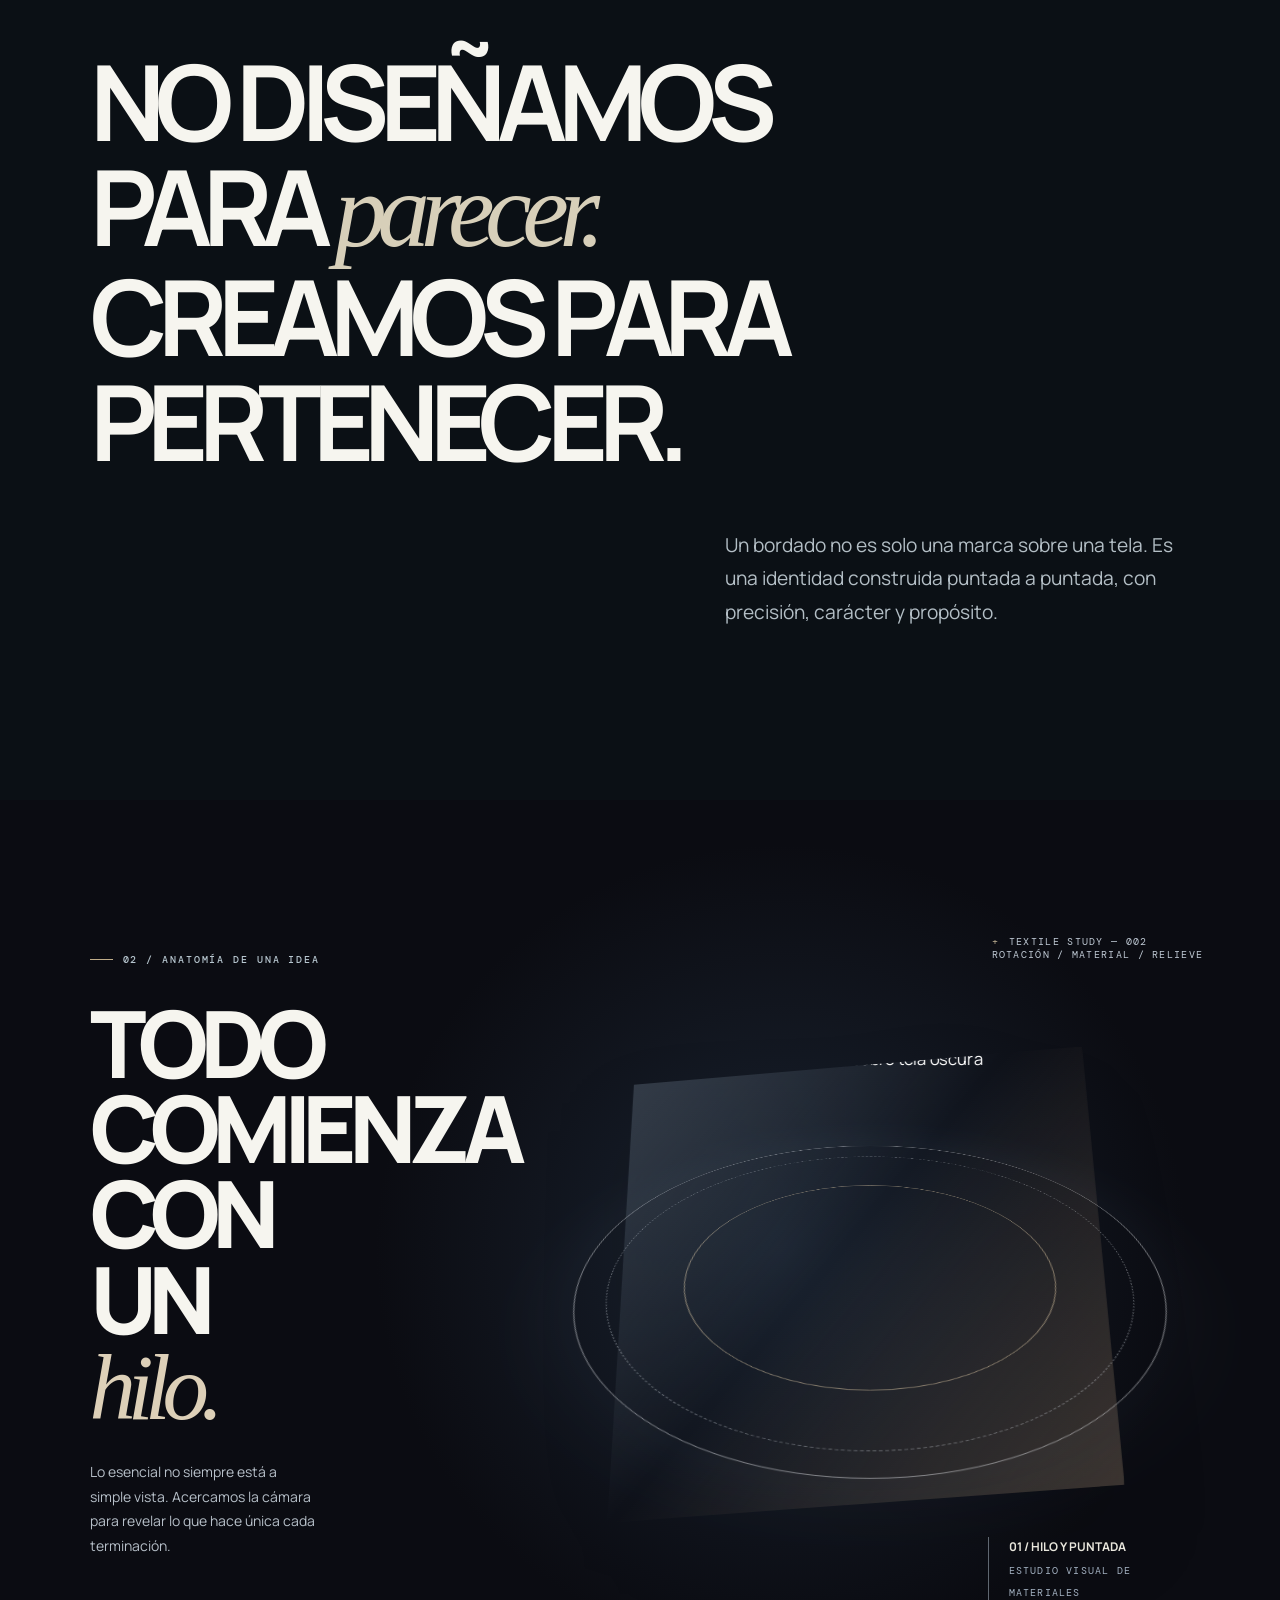
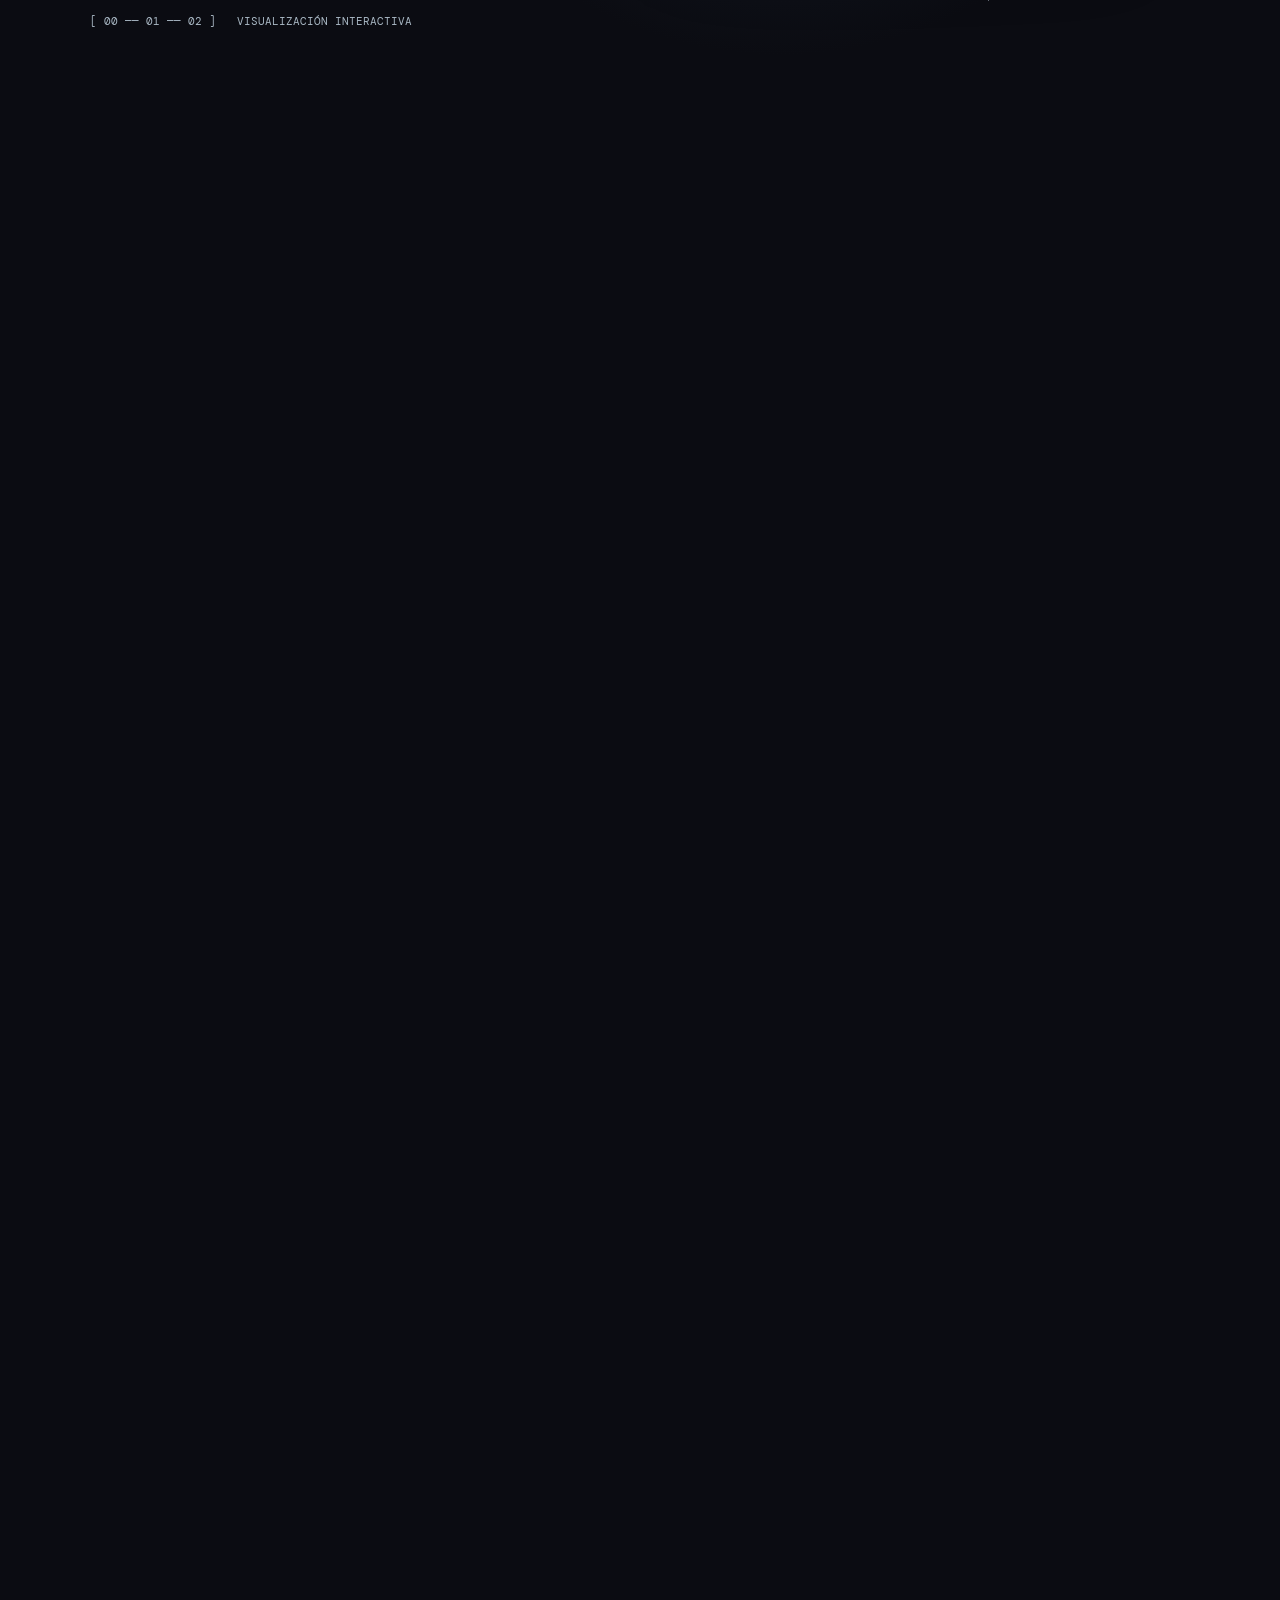
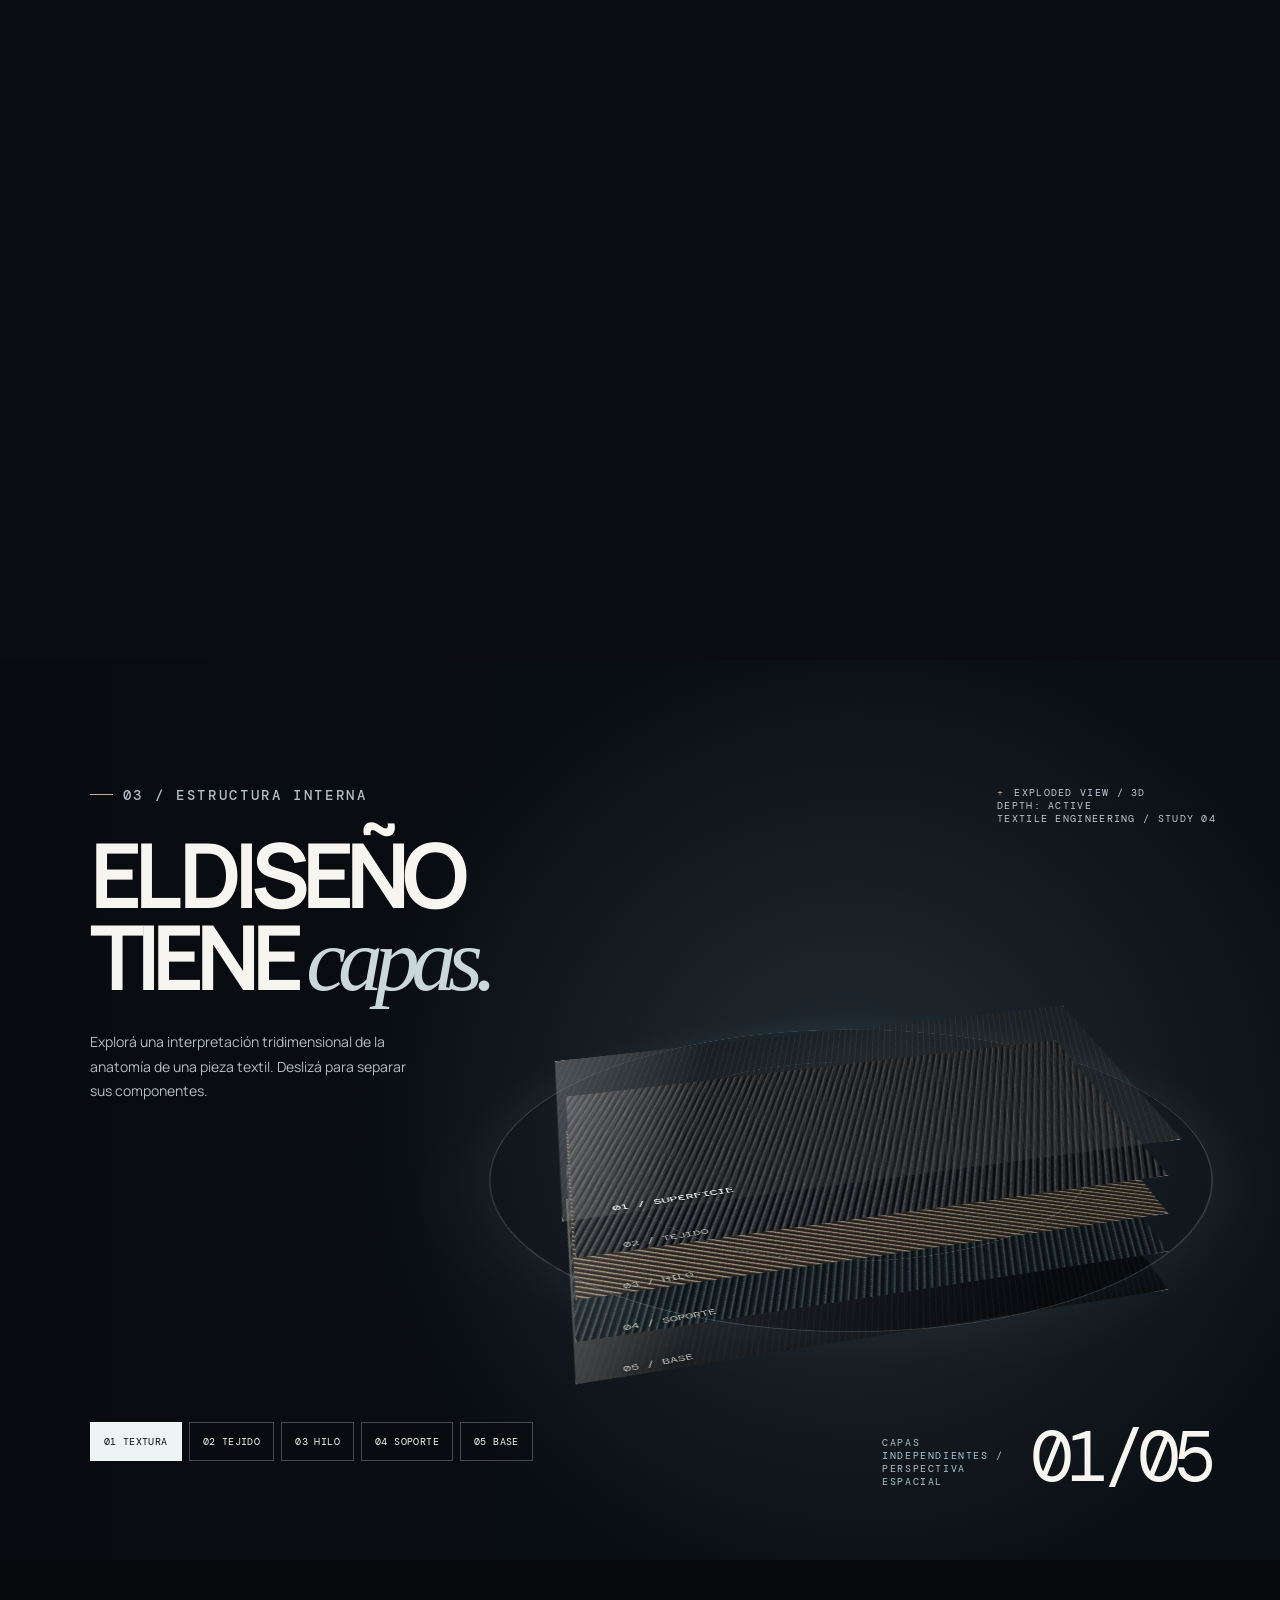
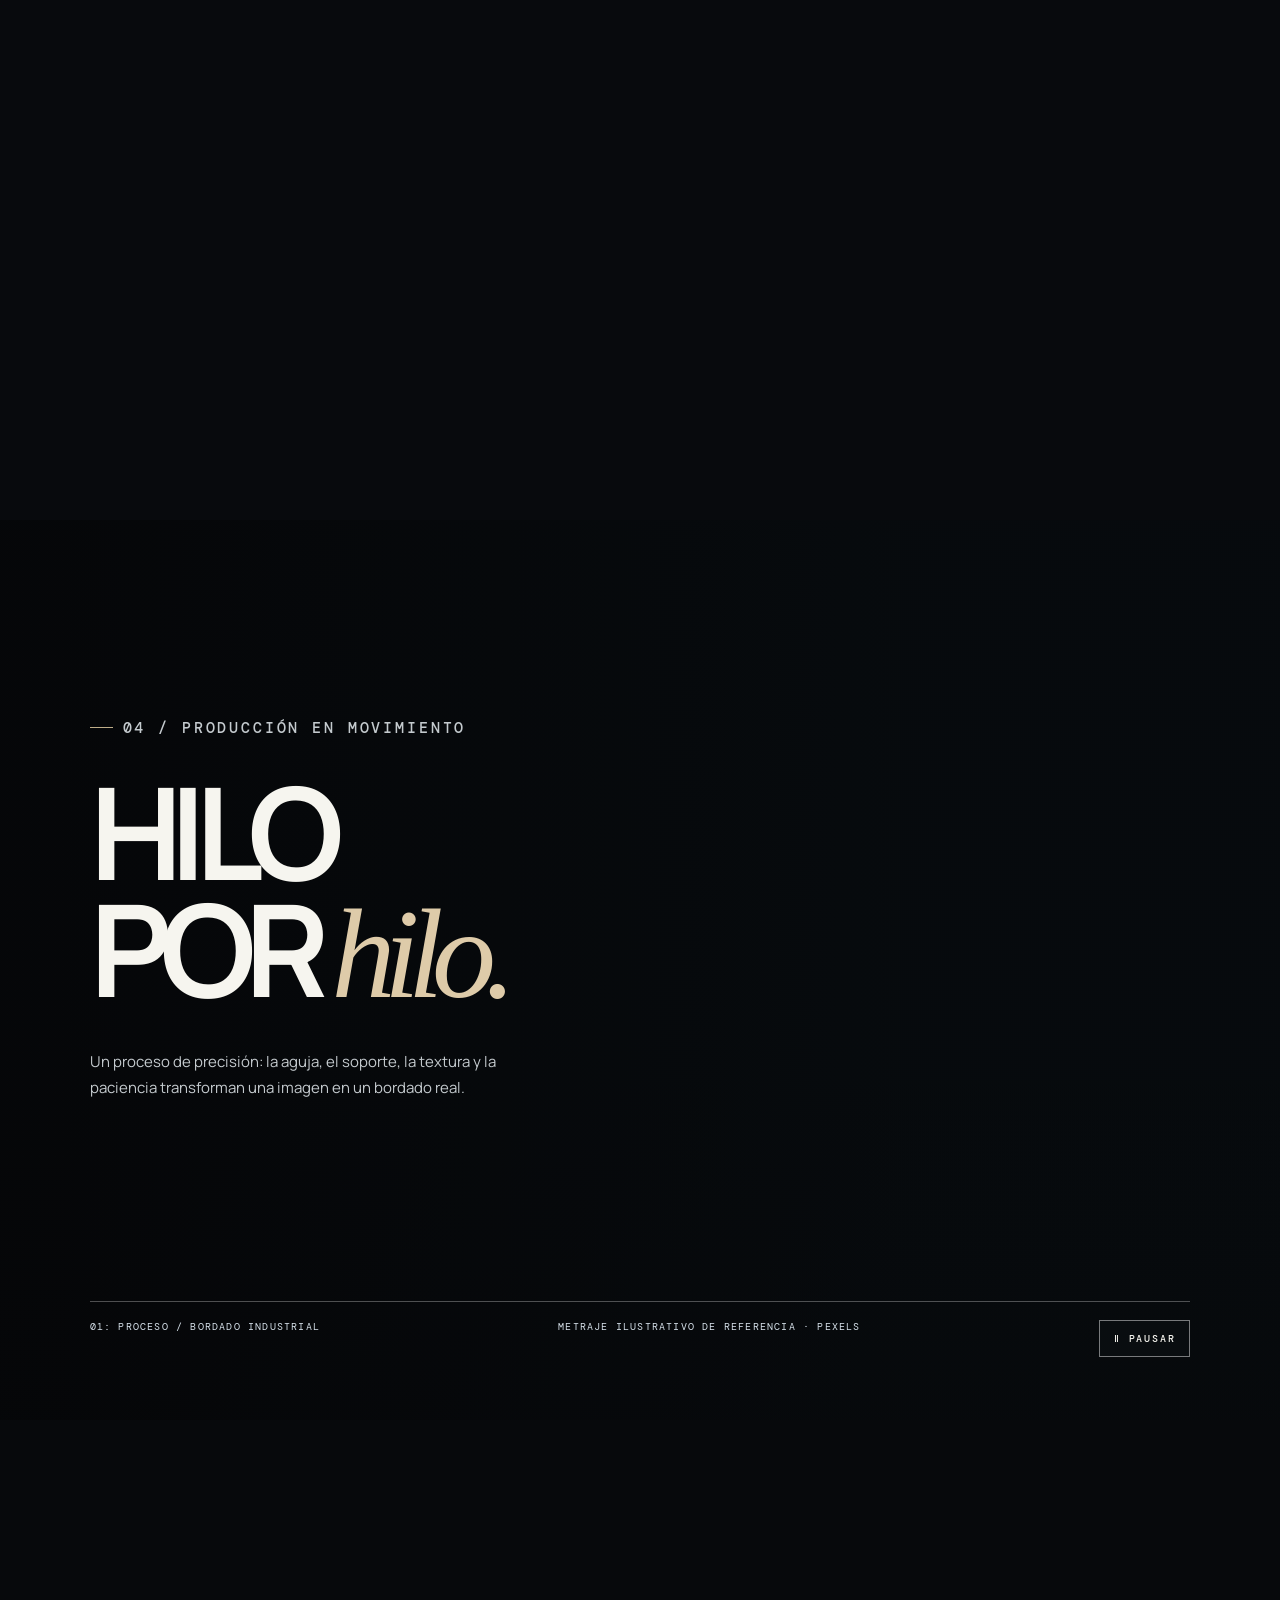
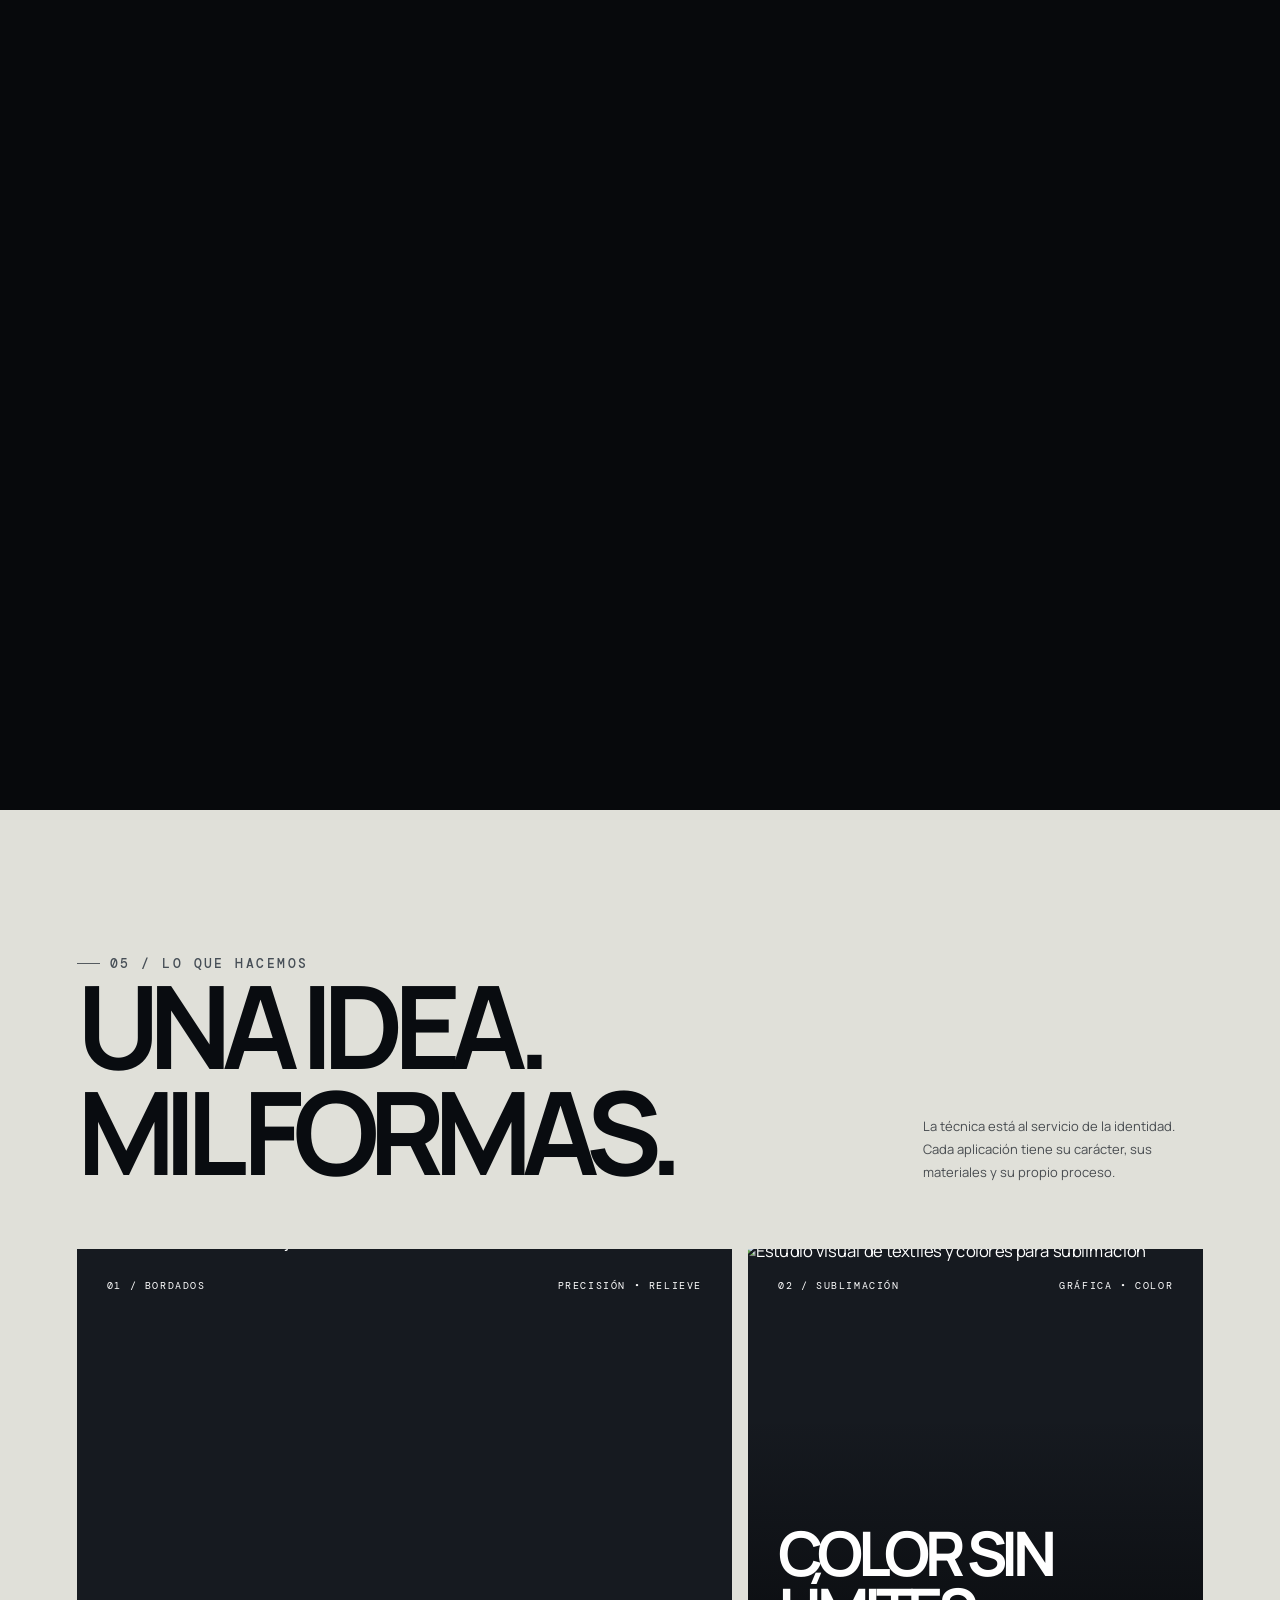
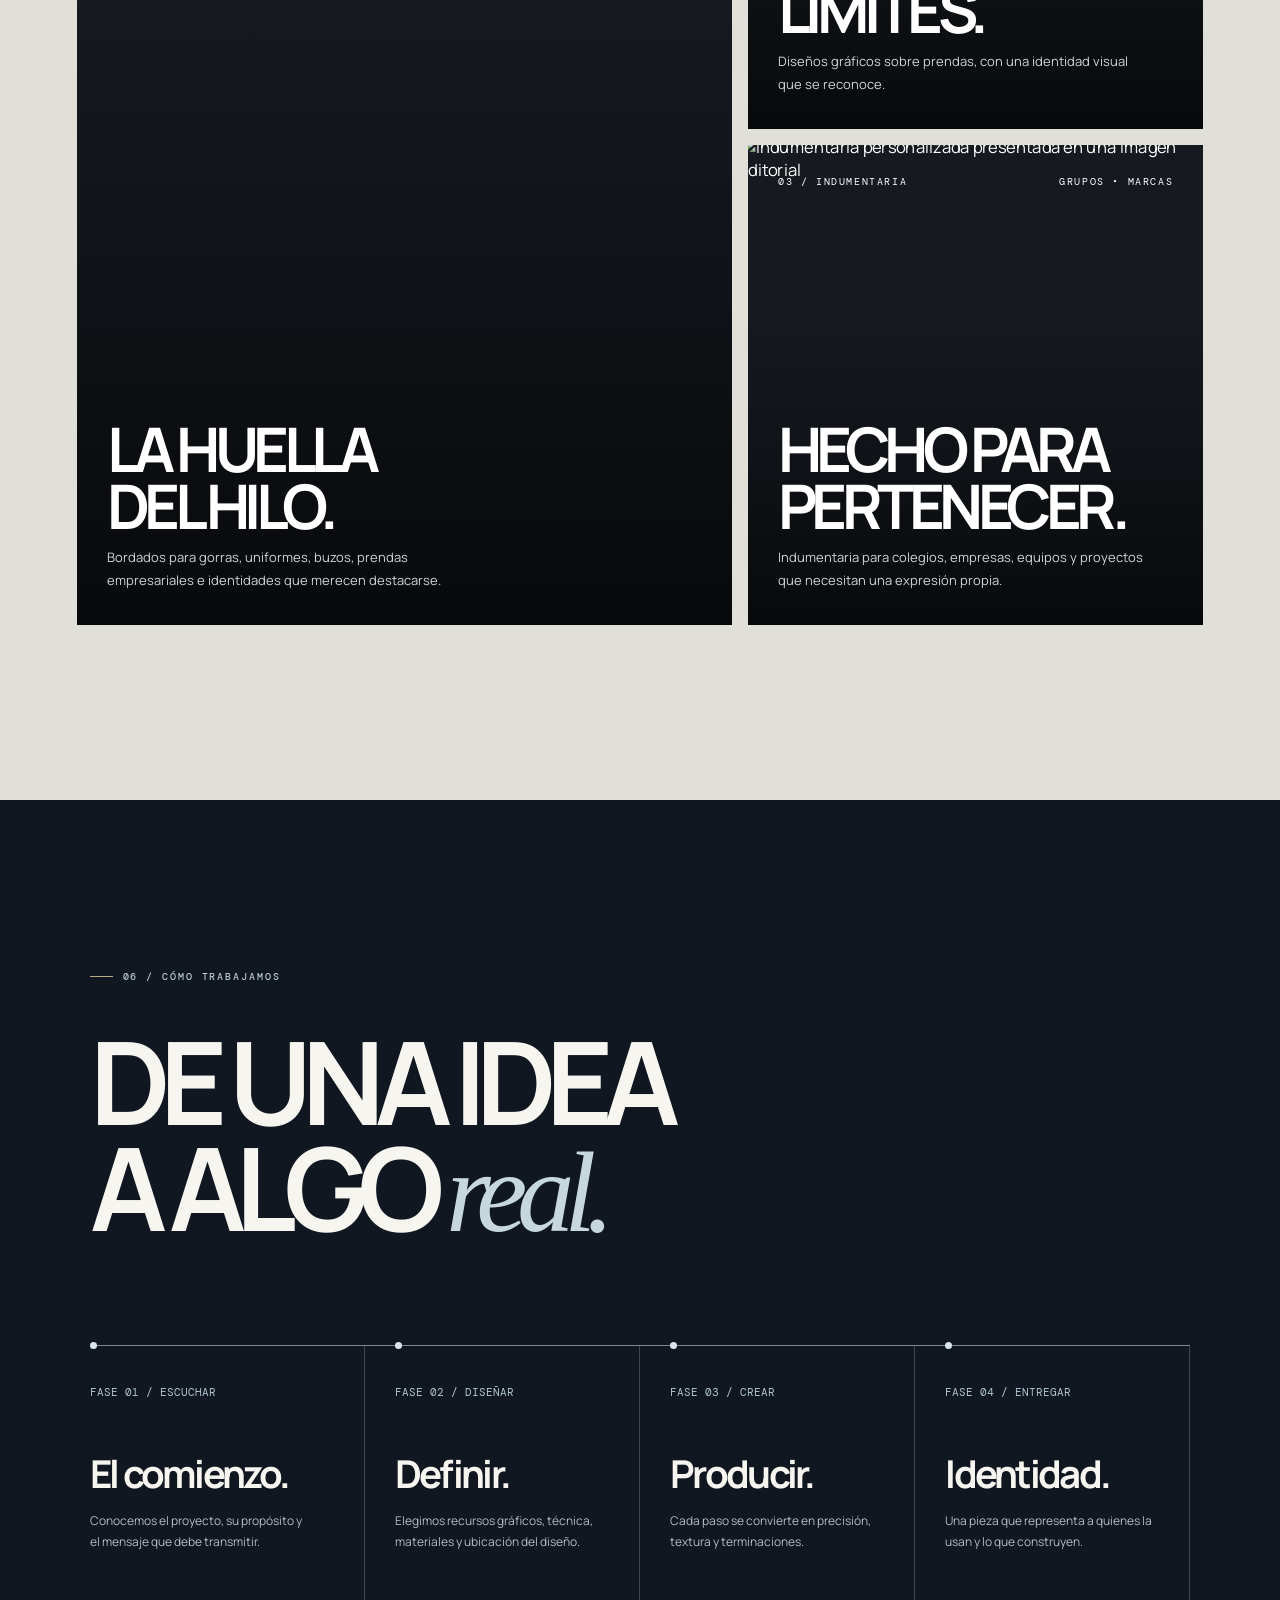
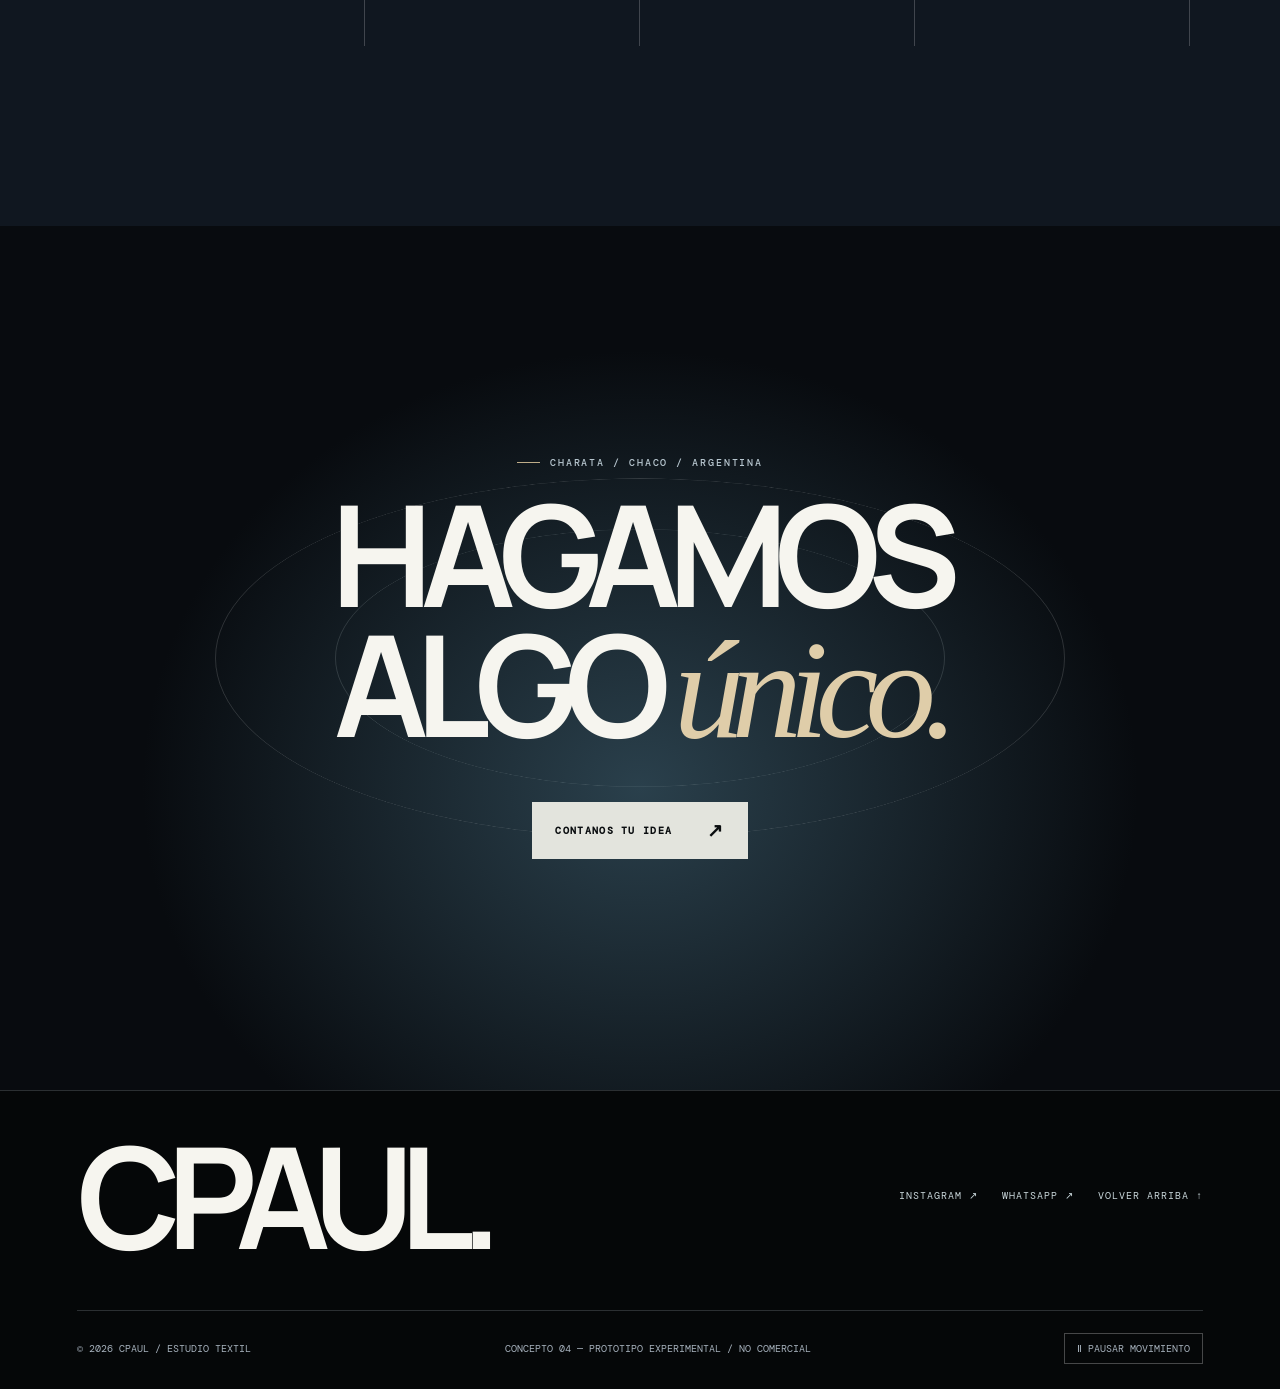
==== commit a706aa6d: "fix(concepto-04): spatial texture layering and hero typography composition" ====
--- a/concepto-04/index.html
+++ b/concepto-04/index.html
@@ -33,8 +33,8 @@
 .hero-orbit{position:absolute;z-index:1;top:50%;left:67%;width:min(54vw,780px);aspect-ratio:1;transform:translate(-50%,-50%) rotateX(68deg) rotateZ(calc(13deg + var(--hero-p,0)*175deg));border:1px solid #e7ebec55;border-radius:50%;box-shadow:inset 0 0 72px #d8ebef13,0 0 100px #cad8e414;pointer-events:none;will-change:transform}
 .hero-orbit:before,.hero-orbit:after{content:"";position:absolute;inset:8%;border:1px dashed #afc9dc61;border-radius:50%}.hero-orbit:after{inset:25%;border:2px solid #f1d9b76b}
 .hero-crosshair{position:absolute;z-index:2;width:18px;height:18px;left:67%;top:50%;transform:translate(-50%,-50%);border:1px solid #eeeeeea5;border-radius:50%}.hero-crosshair:before,.hero-crosshair:after{content:"";position:absolute;background:#dce8ef75}.hero-crosshair:before{height:1px;width:38px;left:-11px;top:8px}.hero-crosshair:after{width:1px;height:38px;left:8px;top:-11px}
-.hero-wordmark{position:absolute;left:6vw;top:19%;z-index:2;max-width:1010px}.hero-wordmark h1{font-size:clamp(74px,11vw,196px);line-height:.82;font-weight:800;text-transform:uppercase;letter-spacing:-.095em}.hero-wordmark h1 span{display:block}.hero-wordmark h1 .stroke{-webkit-text-stroke:1px #e7e9e7;color:transparent;margin-left:10%;font-style:italic}.hero-wordmark h1 .shimmer{background:linear-gradient(110deg,#fff 20%,#9cb5c1 48%,#e6ceac 66%,#fff 82%);color:transparent;-webkit-background-clip:text;background-clip:text}
-.hero-intro{position:absolute;z-index:2;left:6.3vw;bottom:17%;max-width:370px}.hero-intro p{font-size:13px;color:#e5e7e9c9;margin:17px 0 26px}.hero-marker{right:4.5vw;top:23%;z-index:2}.hero-num{position:absolute;z-index:2;right:4vw;bottom:9%;display:flex;align-items:flex-end;gap:10px}.hero-num strong{font:400 clamp(65px,10vw,155px)/.7 "DM Mono",monospace;color:#d6dfe03b}.hero-num small{writing-mode:vertical-rl;color:#bec7ca;font:11px "DM Mono",monospace;letter-spacing:.1em}
+.hero-wordmark{position:absolute;left:6vw;top:19%;z-index:2;max-width:1010px}.hero-wordmark h1{font-size:clamp(74px,11vw,196px);line-height:.82;font-weight:800;text-transform:uppercase;letter-spacing:-.095em}.hero-wordmark h1 span{display:block}.hero-wordmark h1 span:first-child{font-size:.52em;line-height:1.18;letter-spacing:.13em}.hero-wordmark h1 .stroke{-webkit-text-stroke:1px #e7e9e7;color:transparent;margin-left:10%;font-style:italic}.hero-wordmark h1 .shimmer{background:linear-gradient(110deg,#fff 20%,#9cb5c1 48%,#e6ceac 66%,#fff 82%);color:transparent;-webkit-background-clip:text;background-clip:text}
+.hero-intro{position:absolute;z-index:2;left:6.3vw;bottom:12%;max-width:370px}.hero-intro p{font-size:13px;color:#e5e7e9c9;margin:17px 0 26px}.hero-marker{right:4.5vw;top:23%;z-index:2}.hero-num{position:absolute;z-index:2;right:4vw;bottom:9%;display:flex;align-items:flex-end;gap:10px}.hero-num strong{font:400 clamp(65px,10vw,155px)/.7 "DM Mono",monospace;color:#d6dfe03b}.hero-num small{writing-mode:vertical-rl;color:#bec7ca;font:11px "DM Mono",monospace;letter-spacing:.1em}
 .hero-down{position:absolute;bottom:5%;left:6.3vw;z-index:2;display:flex;align-items:center;gap:16px;font:10px "DM Mono",monospace;letter-spacing:.16em;color:#ccd1d5}.hero-down i{height:34px;width:1px;background:#cfd9dc;display:inline-block}
 .scroll-chapters{position:absolute;z-index:3;top:50%;right:4vw;transform:translateY(-50%);display:flex;flex-direction:column;gap:12px}.scroll-chapters span{display:block;width:2px;height:22px;background:#ffffff36;transition:height .3s,background .3s}.scroll-chapters span.on{height:42px;background:#e5f1f1}
 .manifesto{position:relative;z-index:2;padding:175px 7vw 170px;background:#0b1015}.manifesto .mono-index{display:flex;justify-content:space-between;border-bottom:1px solid var(--line);padding-bottom:18px}.manifesto h2{font-size:clamp(48px,8.2vw,139px);font-weight:700;max-width:1300px;margin:80px 0 55px;line-height:1}.manifesto h2 em{font-family:Georgia,serif;font-weight:400;color:#d7cfb9}.manifesto p{font-size:clamp(15px,1.5vw,21px);margin-left:auto;max-width:465px;color:#b3bec5}.manifesto .vertical-rule{height:170px;width:1px;background:linear-gradient(transparent,#c9dbdb);margin-left:48%;margin-bottom:70px}
@@ -48,11 +48,11 @@
 .stack-area{position:absolute;inset:13% 4% 5% 37%;display:grid;place-items:center;perspective:1400px;transform-style:preserve-3d}
 .stack-grid{position:absolute;width:min(55vw,750px);aspect-ratio:1;border:1px solid #d9e5e745;border-radius:50%;transform:rotateX(66deg) rotateZ(24deg);box-shadow:0 0 85px #9cc8df14}.stack-grid:after{content:"";position:absolute;inset:16%;border:1px dashed #cfdde655;border-radius:50%}
 .fabric-sheet{position:absolute;left:50%;top:50%;width:min(47vw,670px);aspect-ratio:1.7;transform-style:preserve-3d;transform:translate3d(-50%,-50%,0) rotateX(62deg) rotateZ(-18deg);border:1px solid #d4d5d5ad;background-size:cover;background-position:center;box-shadow:20px 40px 90px #000b,0 0 23px #cbd8e322;clip-path:polygon(6% 0,100% 7%,94% 100%,0 92%);transition:filter .5s;will-change:transform}.fabric-sheet:after{content:"";position:absolute;inset:0;background:repeating-linear-gradient(110deg,#ffffff0c 0 1px,transparent 1px 6px),linear-gradient(110deg,#ffffff44,transparent 28%,#08090938 82%);pointer-events:none}.fabric-sheet span{position:absolute;bottom:8%;left:7%;font:12px "DM Mono",monospace;color:#fff;text-shadow:0 1px 5px #000}
-.fabric-sheet:nth-of-type(1){z-index:6;background-image:linear-gradient(145deg,#0103055c,#e0ded216),url("https://raw.githubusercontent.com/SkuuIll/cpaul-landing/main/assets/images/campaign-craft.webp")}
-.fabric-sheet:nth-of-type(2){z-index:5;background-image:repeating-linear-gradient(115deg,#393d43 0 2px,#0b0d10 3px 5px,#6d7785 6px 7px)}
-.fabric-sheet:nth-of-type(3){z-index:4;background-image:repeating-linear-gradient(33deg,#e2cda2 0 1px,#302a25 2px 5px,#7c674f 6px 7px)}
-.fabric-sheet:nth-of-type(4){z-index:3;background-image:repeating-linear-gradient(110deg,#182b34 0 2px,#536d78 2px 3px,#0e171b 4px 7px)}
-.fabric-sheet:nth-of-type(5){z-index:2;background-image:linear-gradient(124deg,#77776c,#242a30 36%,#090f16 80%)}
+.fabric-sheet:nth-child(2){z-index:6;background-image:linear-gradient(145deg,#0103055c,#e0ded216),url("https://raw.githubusercontent.com/SkuuIll/cpaul-landing/main/assets/images/campaign-craft.webp")}
+.fabric-sheet:nth-child(3){z-index:5;background-image:repeating-linear-gradient(115deg,#393d43 0 2px,#0b0d10 3px 5px,#6d7785 6px 7px)}
+.fabric-sheet:nth-child(4){z-index:4;background-image:repeating-linear-gradient(33deg,#e2cda2 0 1px,#302a25 2px 5px,#7c674f 6px 7px)}
+.fabric-sheet:nth-child(5){z-index:3;background-image:repeating-linear-gradient(110deg,#182b34 0 2px,#536d78 2px 3px,#0e171b 4px 7px)}
+.fabric-sheet:nth-child(6){z-index:2;background-image:linear-gradient(124deg,#77776c,#242a30 36%,#090f16 80%)}
 .stack-captions{position:absolute;right:5.5%;bottom:8%;z-index:12;display:flex;align-items:end;gap:25px}.stack-captions strong{font:400 70px/.85 "DM Mono",monospace;letter-spacing:-.09em}.stack-captions small{font:10px "DM Mono",monospace;letter-spacing:.16em;max-width:124px;color:#afc1cc}.stack-labels{position:absolute;left:7%;bottom:11%;z-index:15;display:grid;grid-template-columns:repeat(5,auto);gap:7px}.stack-labels button{border:1px solid #ffffff40;background:#0a0c11cb;padding:12px 13px;font:10px "DM Mono",monospace;letter-spacing:.04em;transition:background .2s,color .2s}.stack-labels button.selected,.stack-labels button:hover{background:#edf4f4;color:#0a0c10}
 .film{height:210vh;position:relative;z-index:4}.film .sticky{background:#080c0f}.film-video,.film-photo{position:absolute;inset:0;width:100%;height:100%;object-fit:cover;filter:saturate(.62) brightness(.53);transform:scale(calc(1.02 + var(--film-p,0)*.13))}.film-photo{background:url("https://cpaul-atelier-concepto03-preview.vercel.app/assets/cpaul-media-1.webp") center/cover}.film-shade{position:absolute;inset:0;background:linear-gradient(90deg,#050608e9 5%,#05080b70 70%),linear-gradient(0deg,#08090b99,transparent 40%)}.film-content{position:absolute;z-index:4;left:7%;top:22%;right:7%}.film-content h2{font-size:clamp(70px,10vw,162px);margin:35px 0}.film-content h2 em{font-family:Georgia,serif;font-weight:400;color:#decba9}.film-content p{max-width:440px;font-size:15px;color:#c4cace}.film-metadata{position:absolute;z-index:5;bottom:7%;left:7%;right:7%;display:flex;justify-content:space-between;gap:15px;border-top:1px solid #ffffff4a;padding-top:18px}.film-metadata span{font:10px "DM Mono",monospace;color:#d7e2eb;letter-spacing:.12em}.film-toggle{border:1px solid #ffffff73;background:#0b0f13aa;padding:10px 14px}
 .capabilities{position:relative;z-index:4;padding:145px 6vw 175px;background:#e0e0d9;color:#090c10}.cap-header{display:flex;justify-content:space-between;gap:30px;align-items:end;margin-bottom:65px}.cap-header h2{font-size:clamp(64px,9vw,150px);max-width:900px}.cap-header p{max-width:280px;font-size:13px;color:#484c50}.capabilities .eyebrow{color:#464e56}.capabilities .eyebrow:before{background:#555b60}
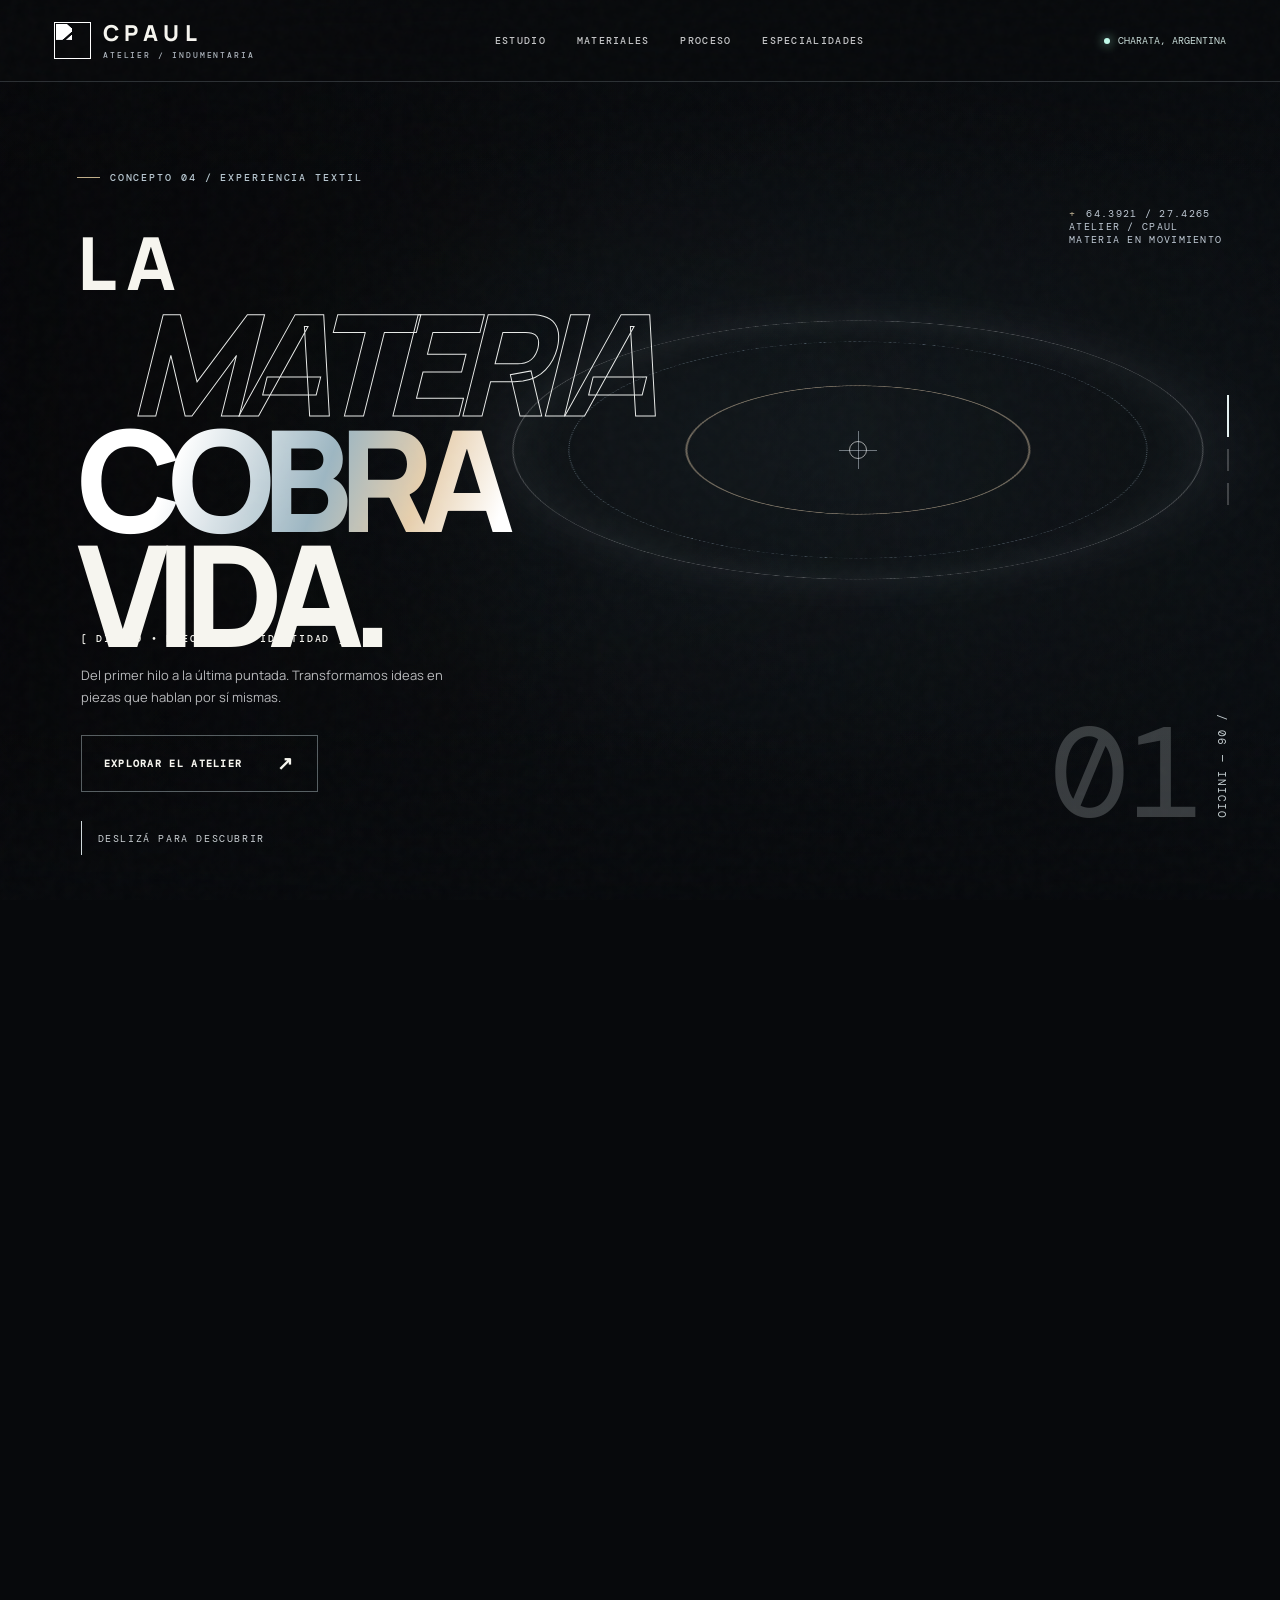
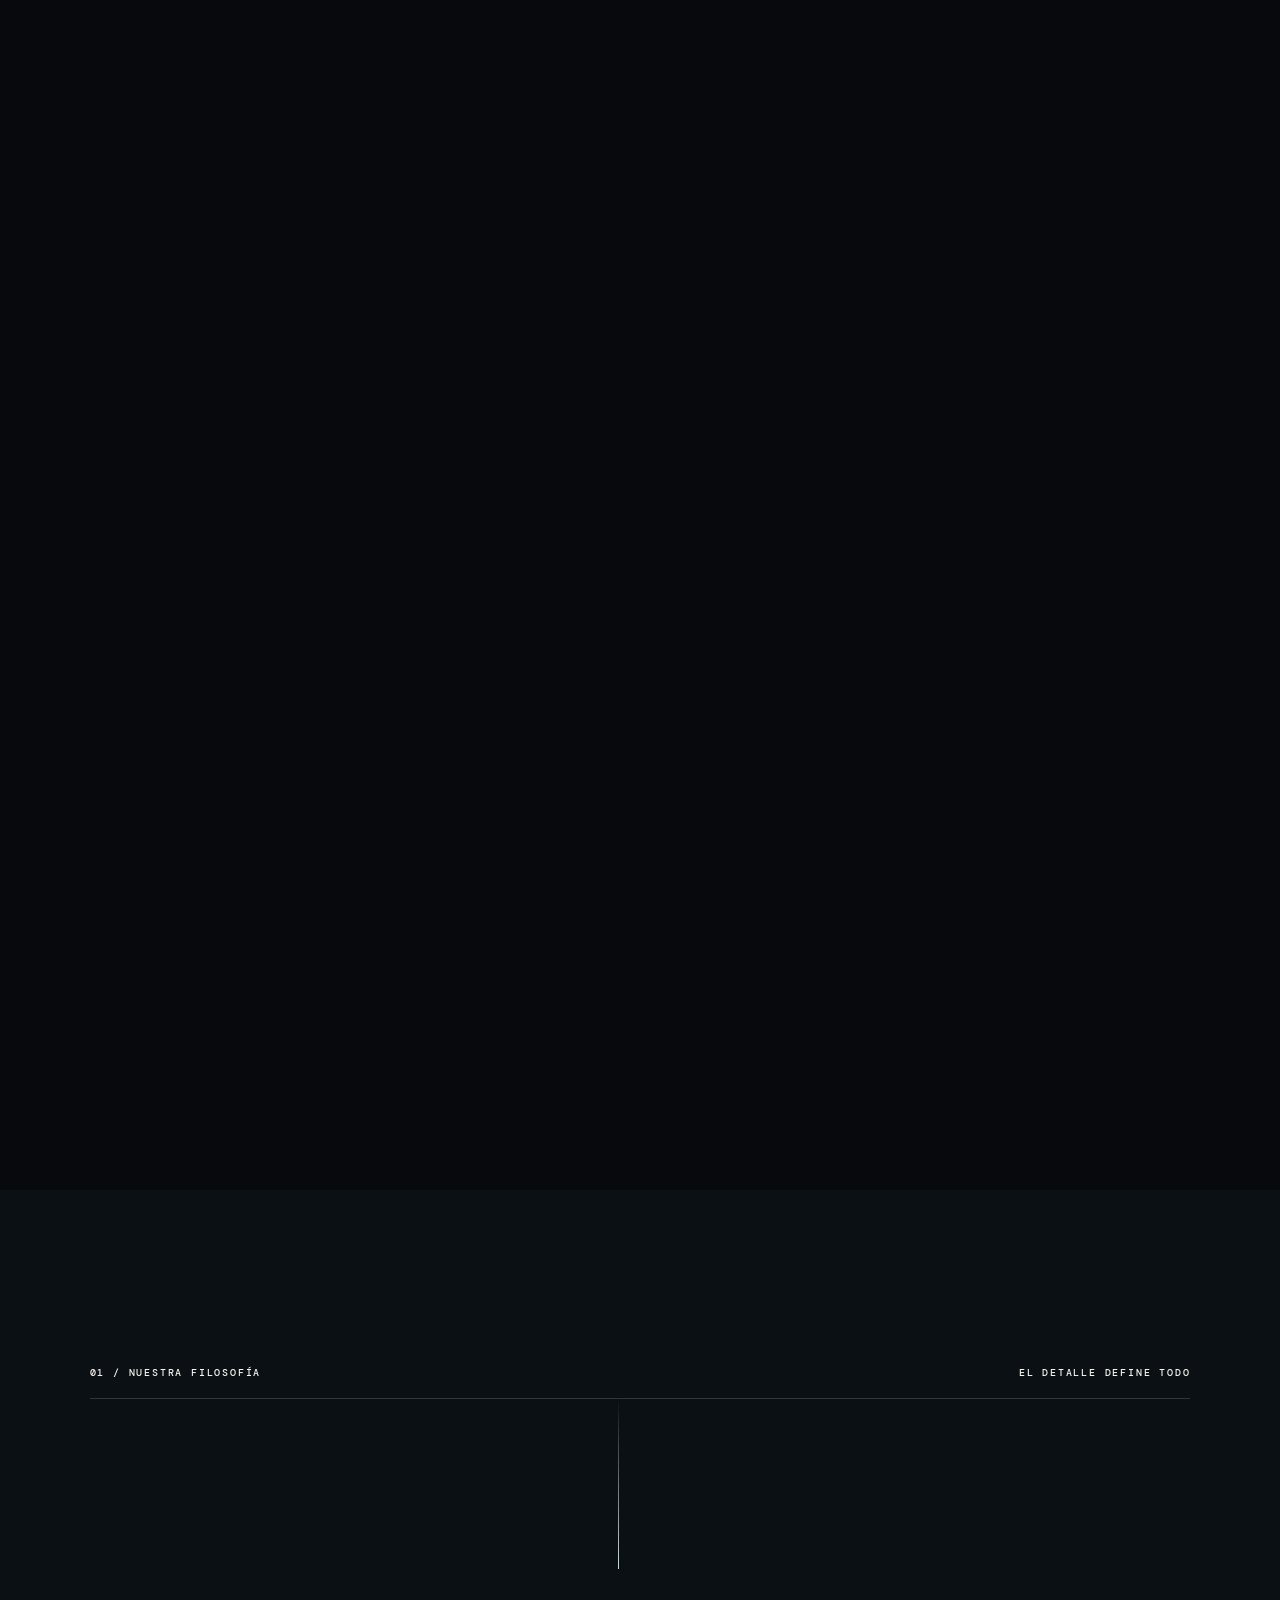
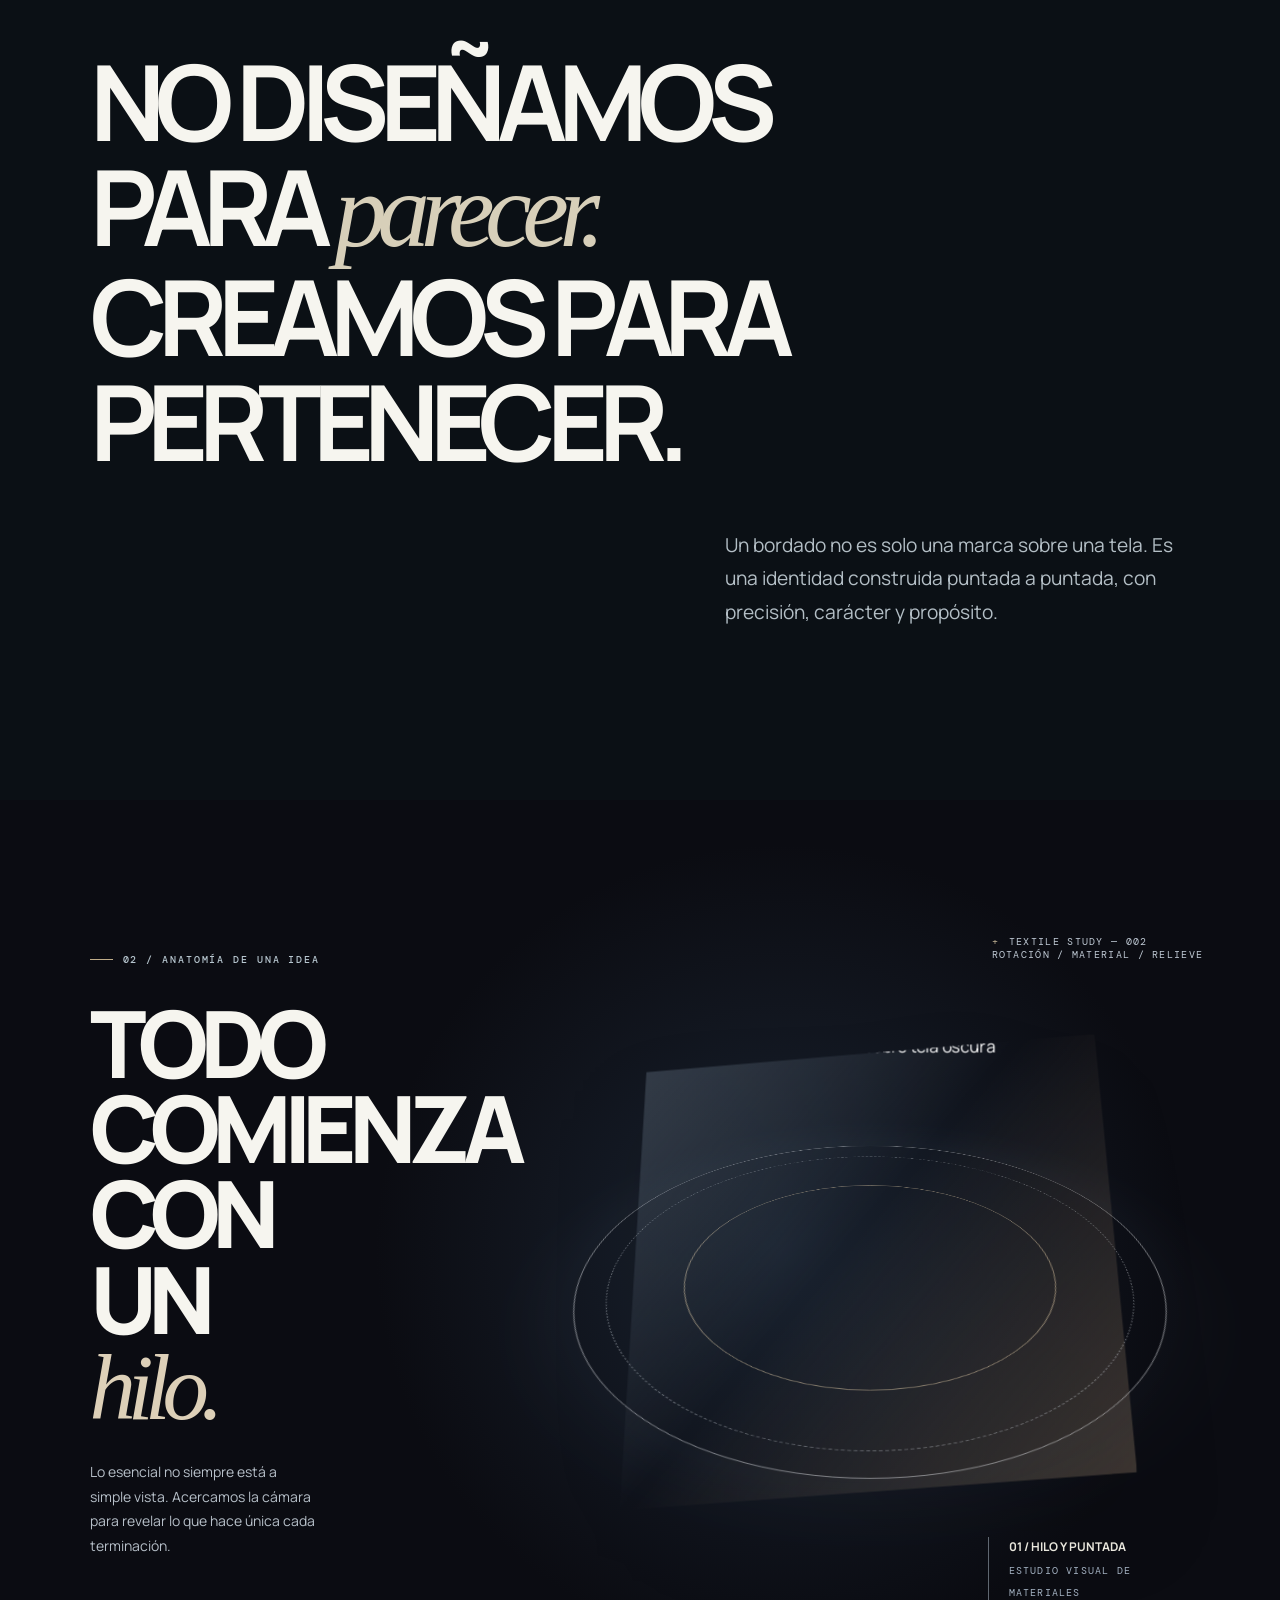
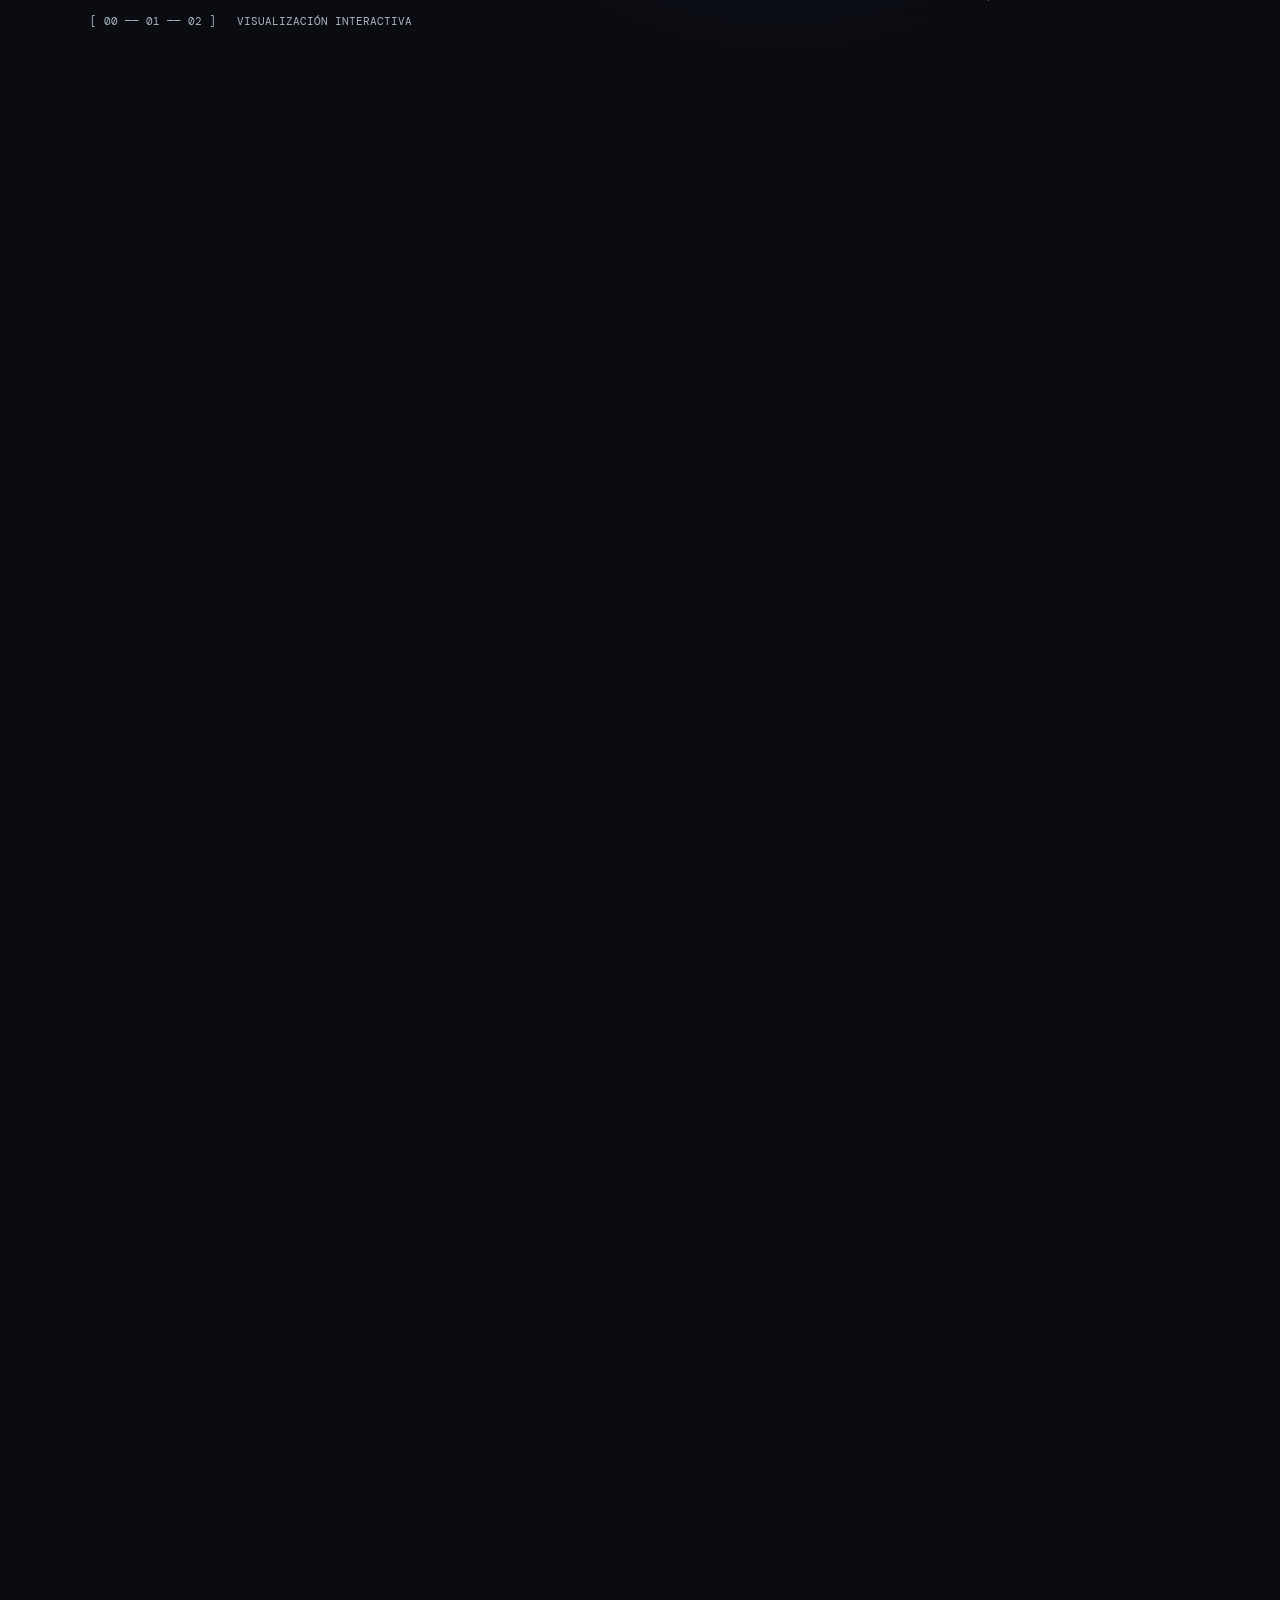
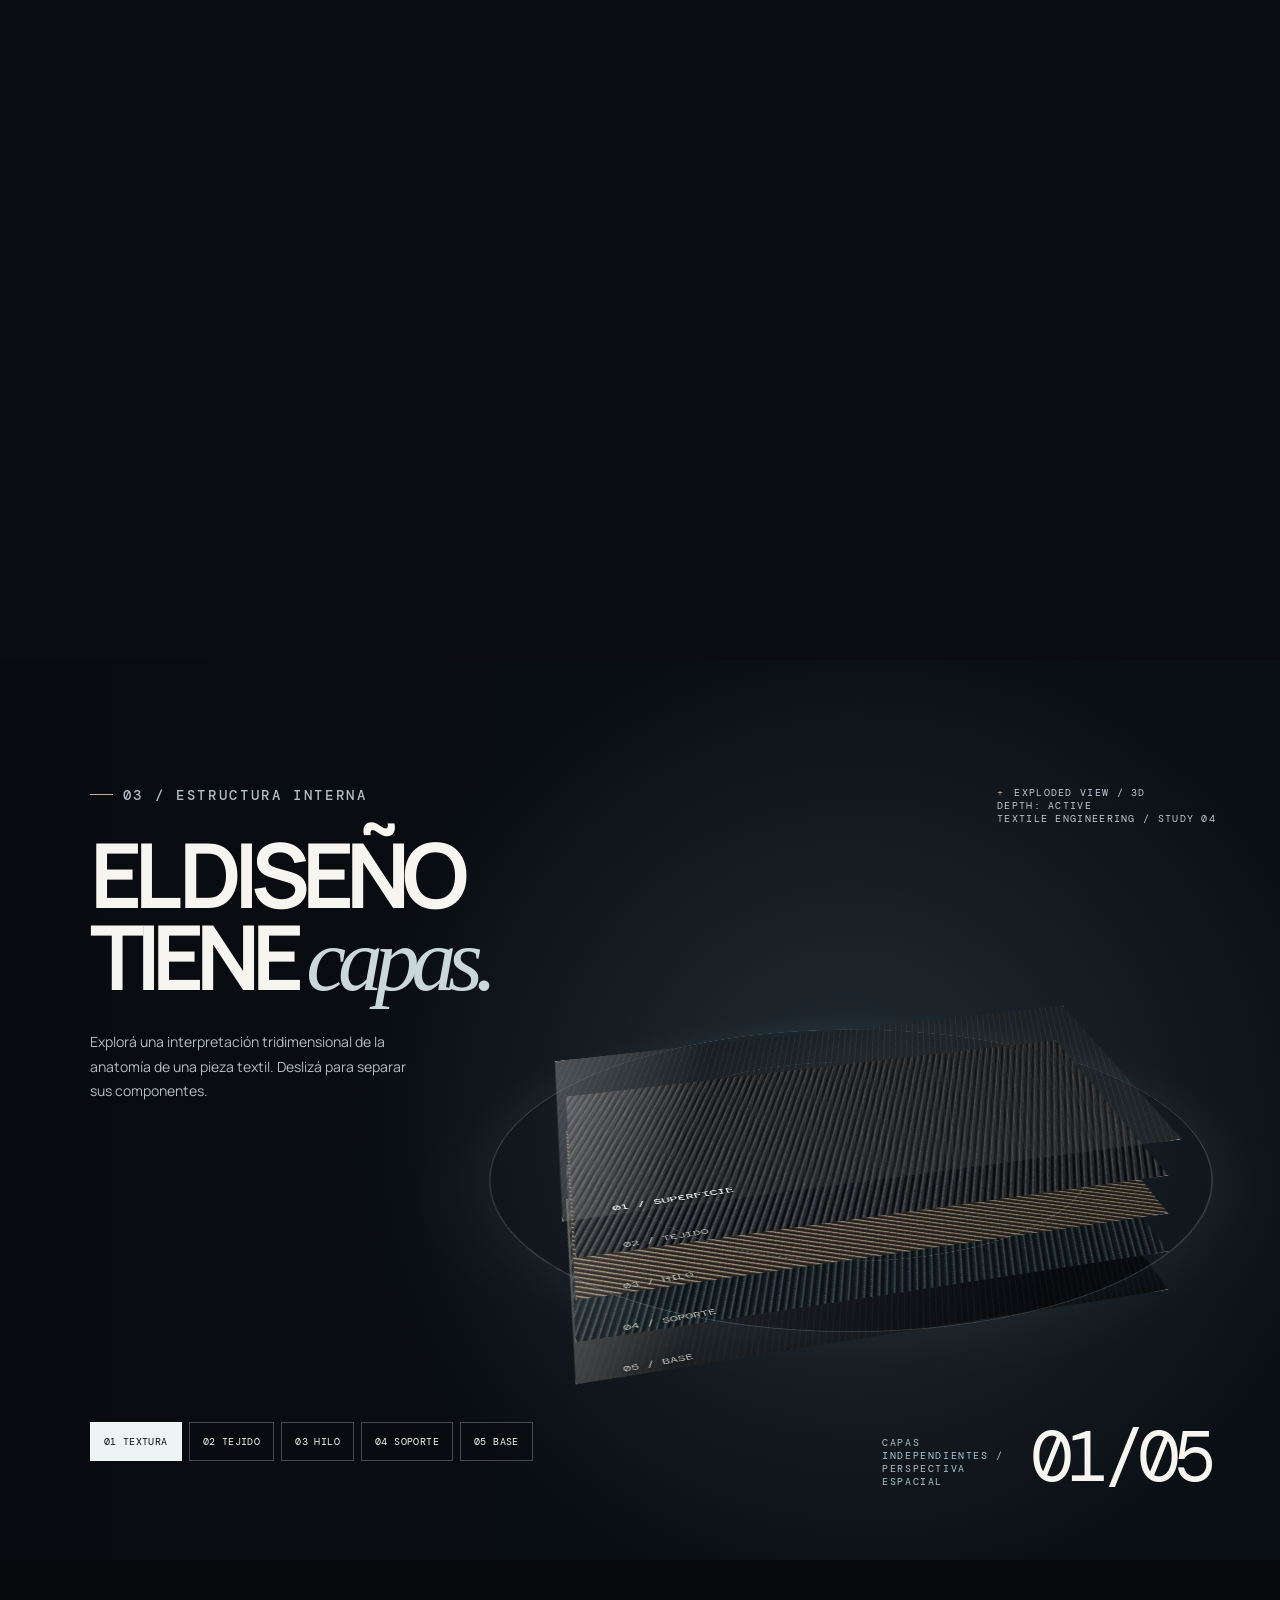
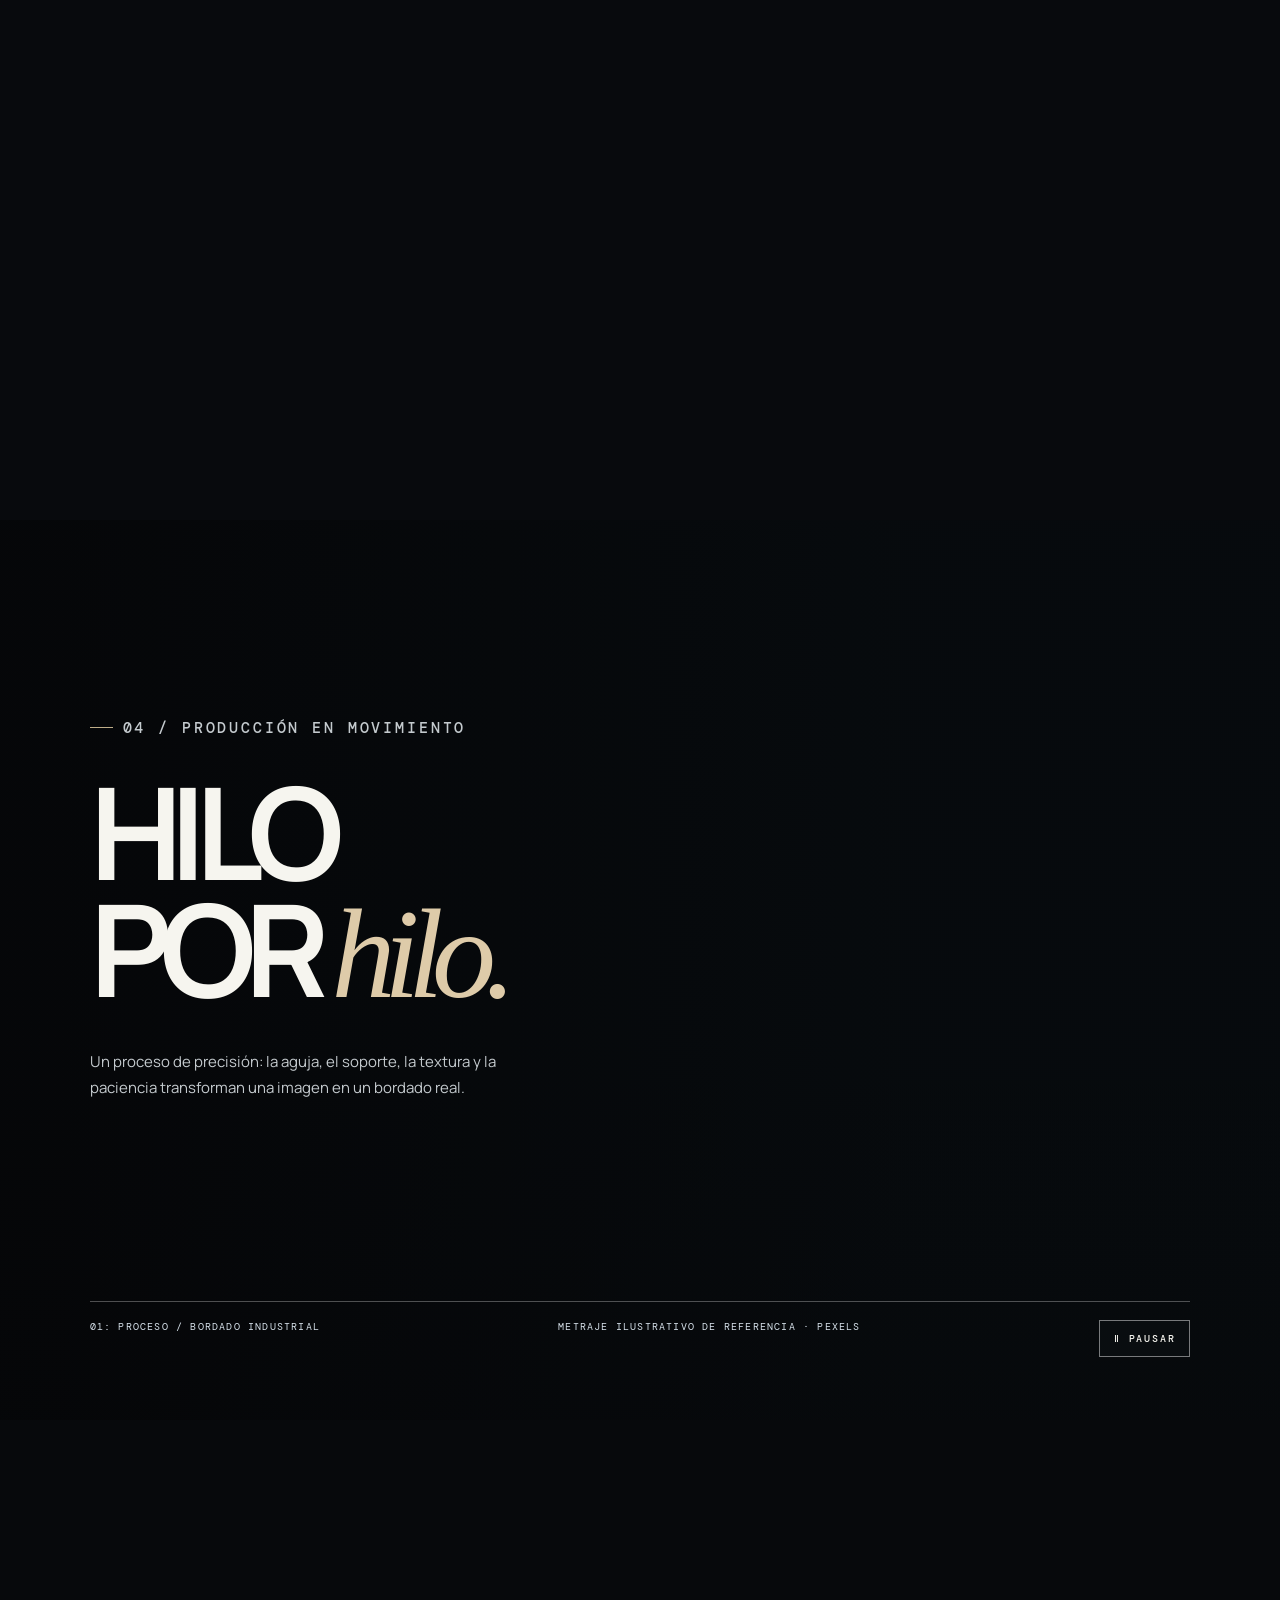
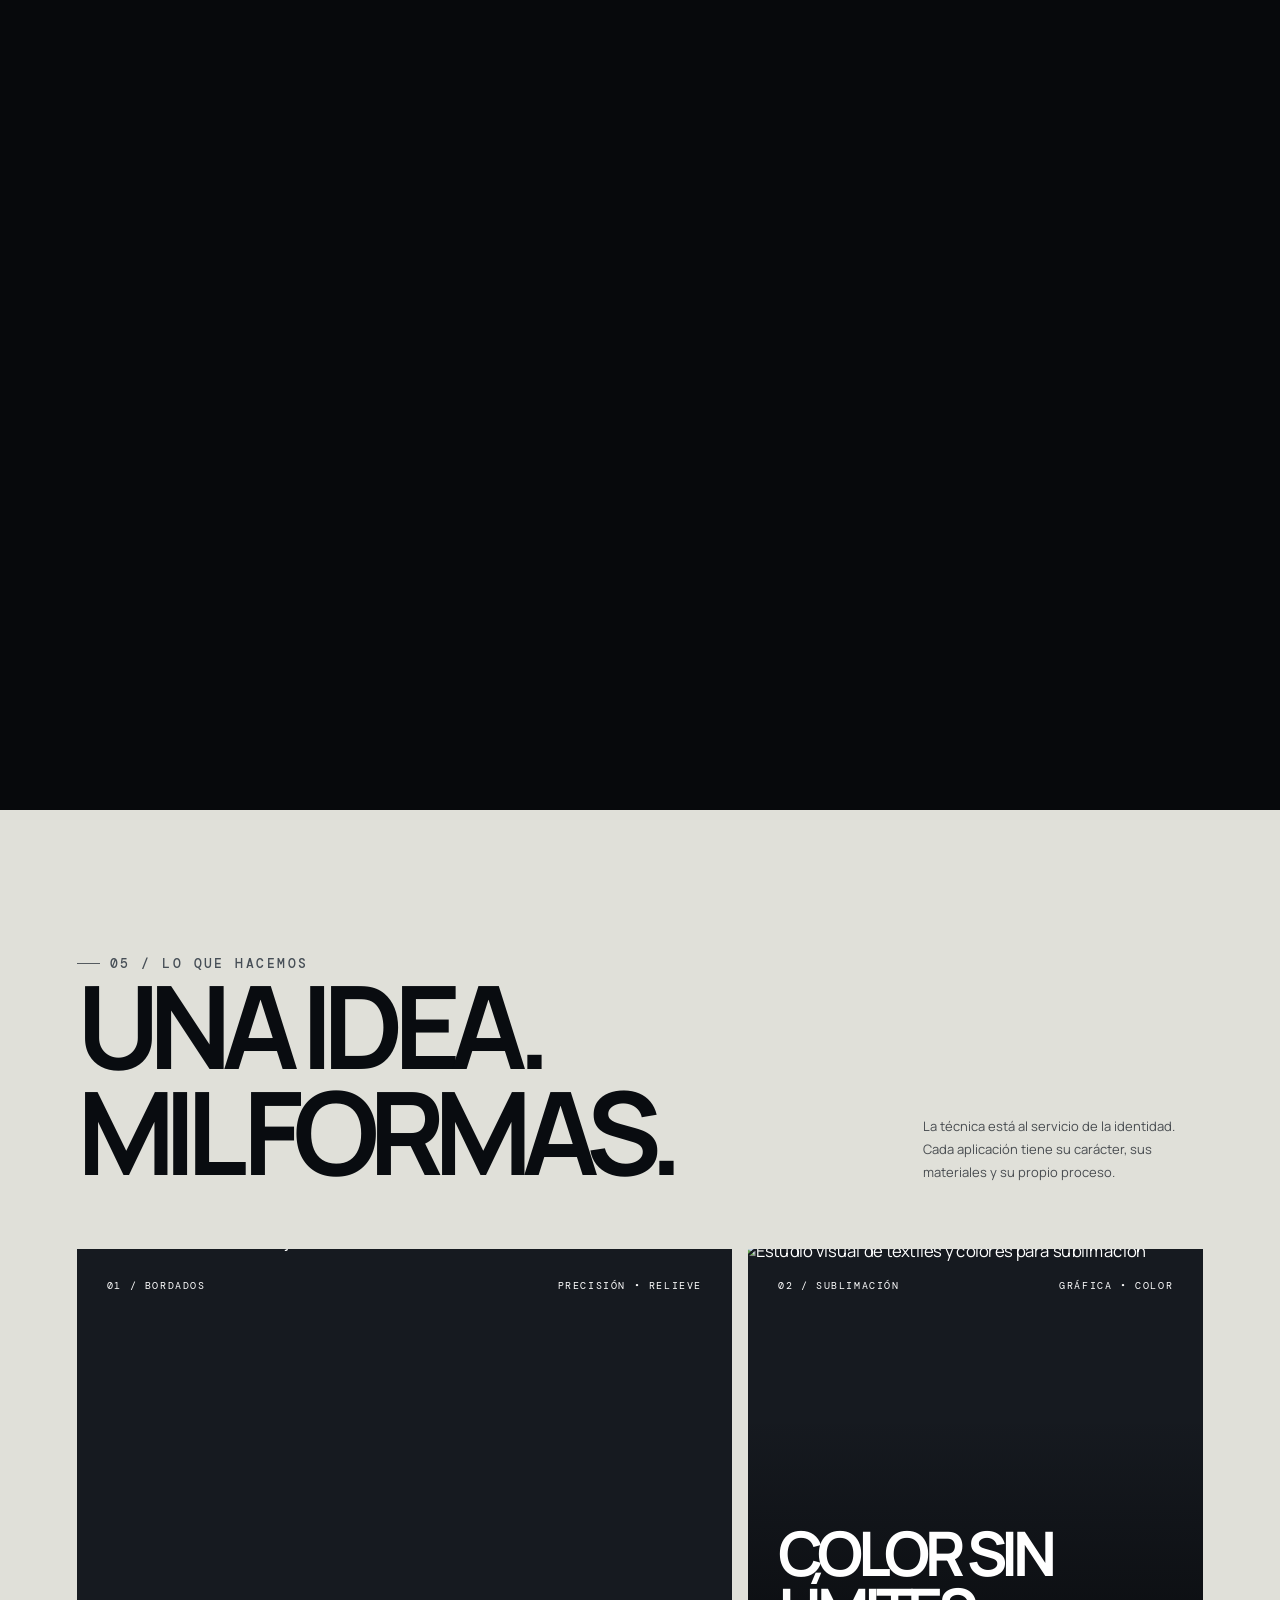
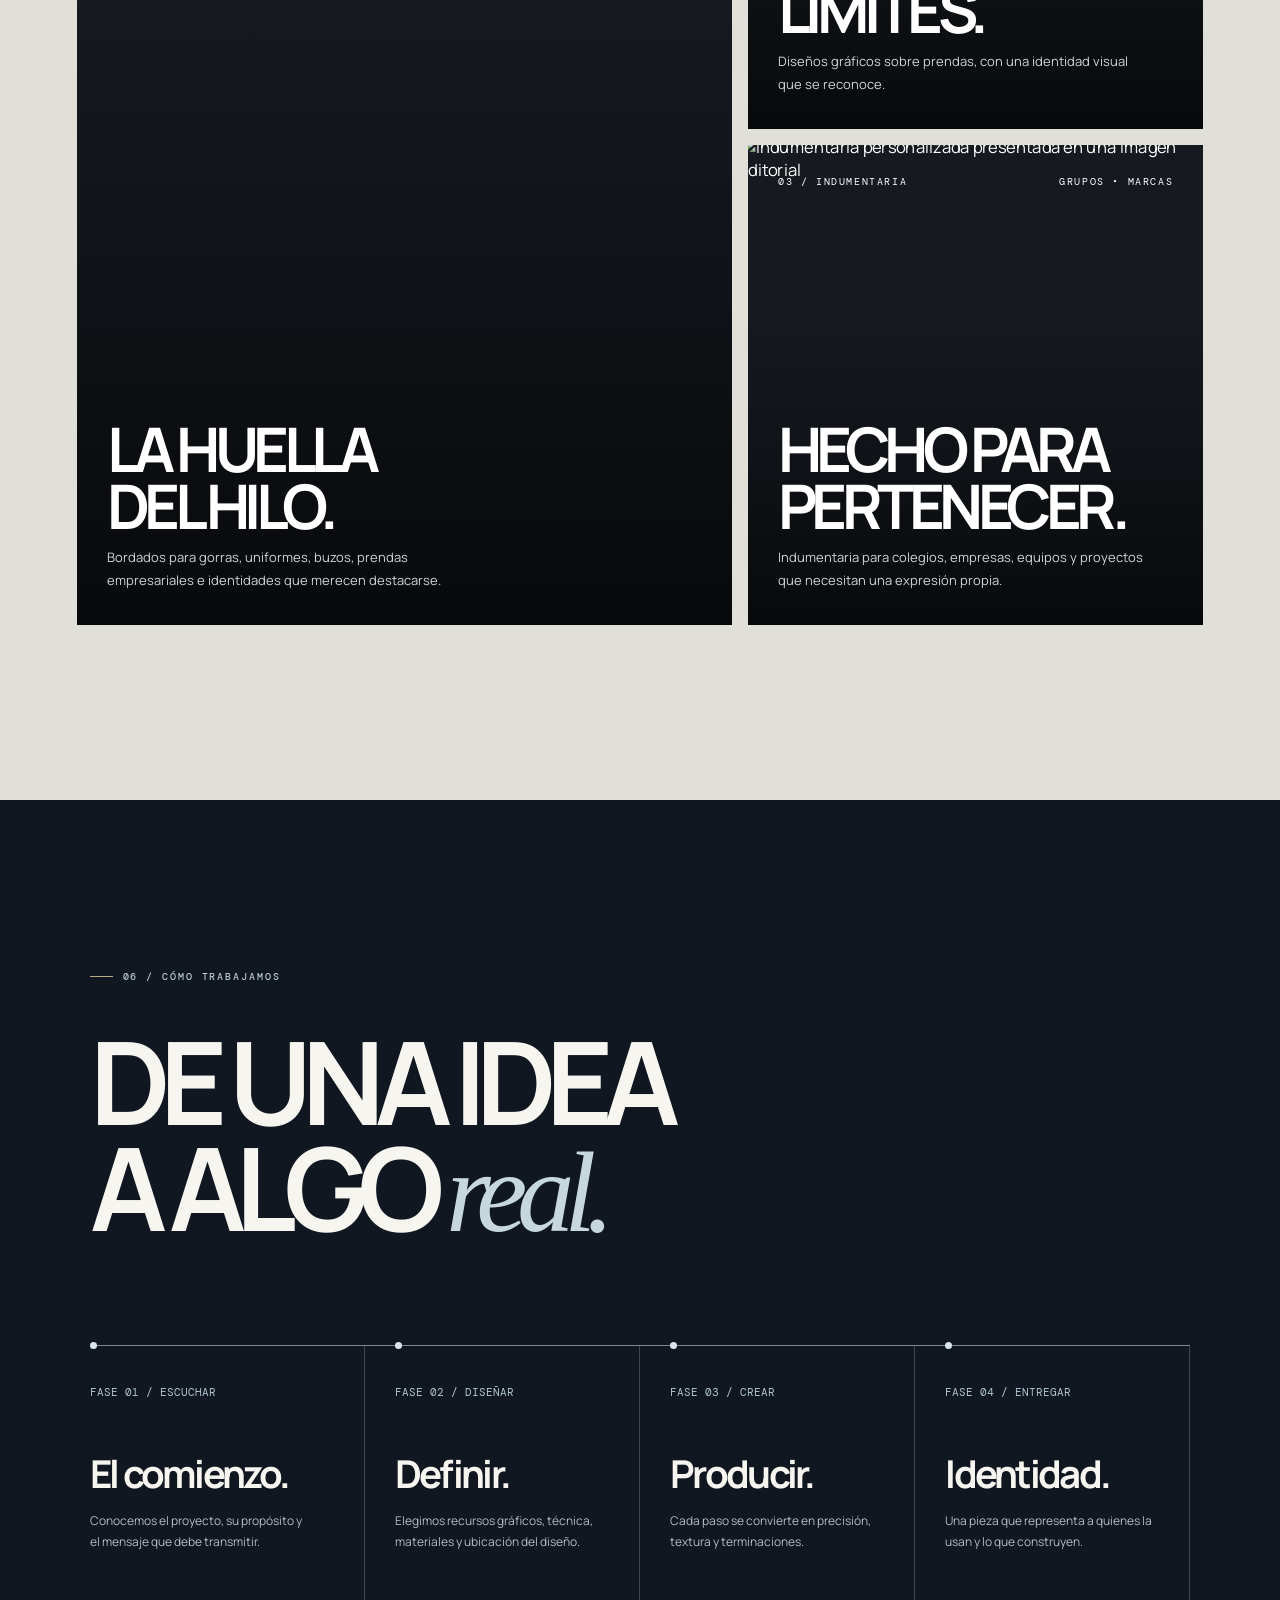
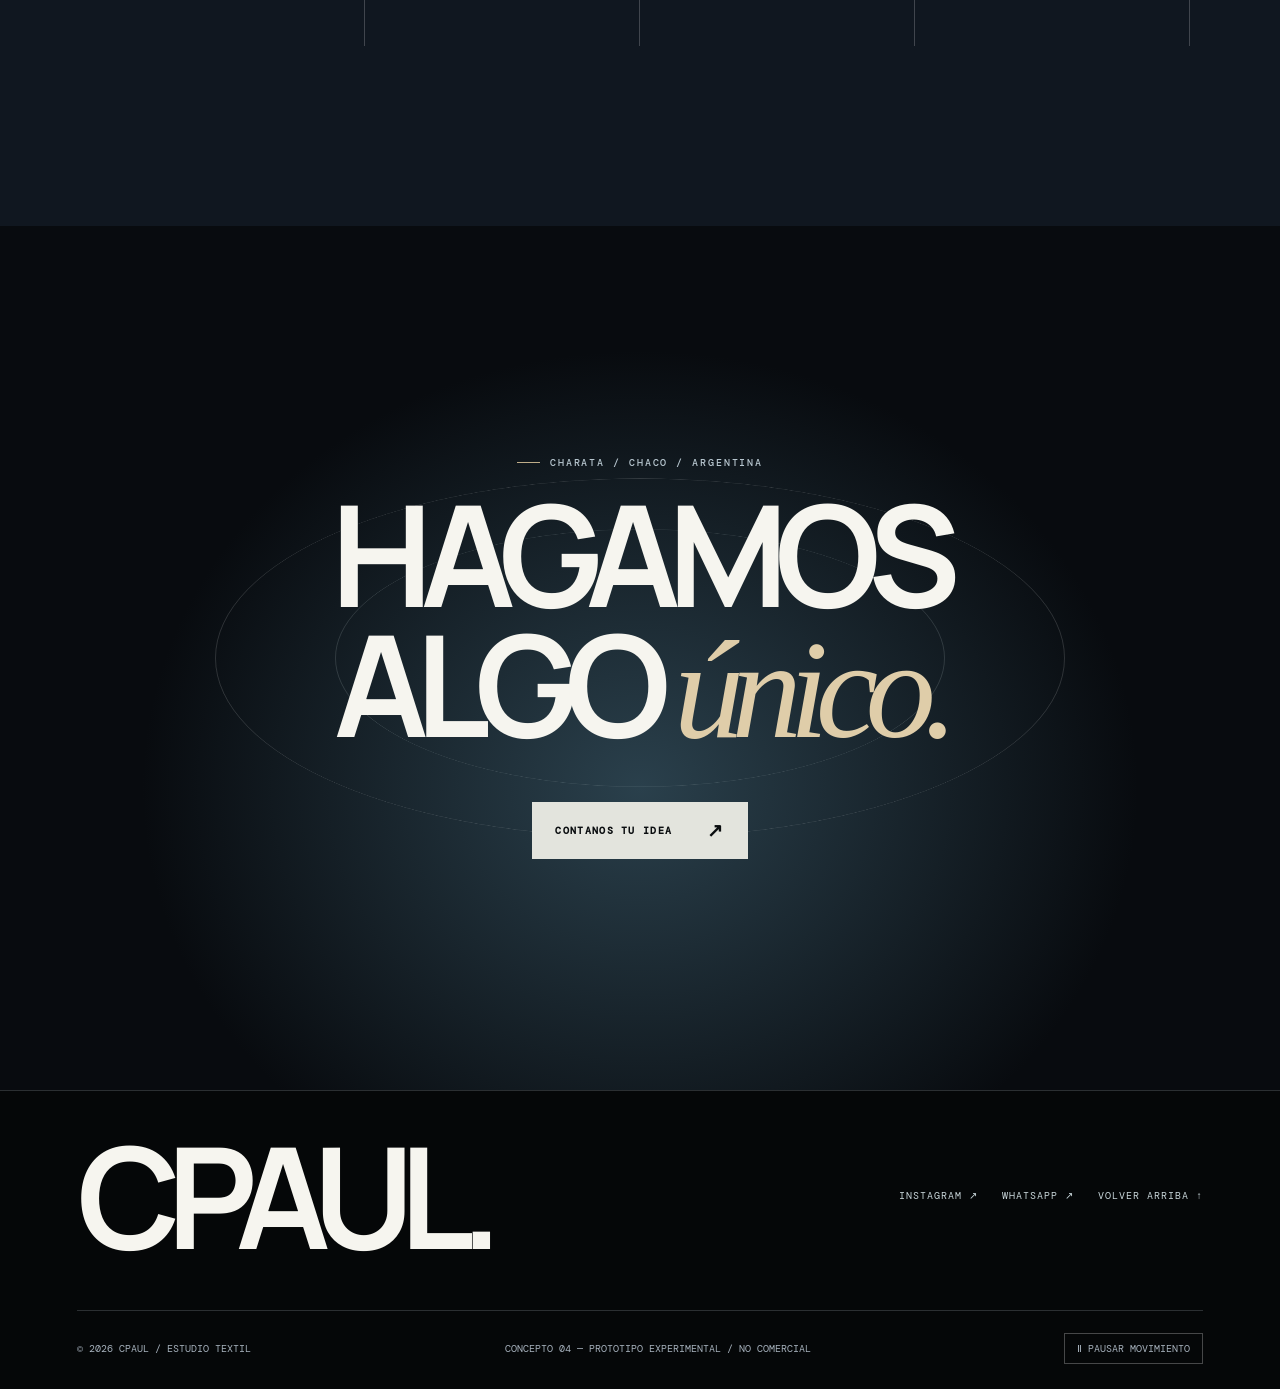
==== commit 2c21f283: "fix(concepto-04): ensure page remains visible without JavaScript" ====
--- a/concepto-04/index.html
+++ b/concepto-04/index.html
@@ -12,7 +12,7 @@
 <link rel="preload" as="image" href="https://cpaul-atelier-concepto03-preview.vercel.app/assets/cpaul-media-1.webp">
 <style>
 :root{--bg:#07090c;--surface:#101318;--ink:#f6f5ef;--muted:#b1b4bc;--line:rgba(228,239,255,.17);--accent:#cce6ee;--aura:#bfad89;--mx:0;--my:0;--progress:0;--ease:cubic-bezier(.2,.8,.2,1)}
-*,*:before,*:after{box-sizing:border-box}html{scroll-behavior:smooth;scroll-padding-top:82px}body{margin:0;background:var(--bg);color:var(--ink);font-family:Manrope,Arial,sans-serif;overflow-x:clip}body:not(.ready){opacity:0}body.ready{opacity:1;transition:opacity .5s}button,a{font:inherit;-webkit-tap-highlight-color:transparent}button{cursor:pointer;color:inherit}a{color:inherit;text-decoration:none}a:focus-visible,button:focus-visible{outline:2px solid #e2eaff;outline-offset:5px}img{display:block;max-width:100%}[hidden]{display:none!important}h1,h2,h3,p{margin:0}h1,h2,h3{line-height:.92;letter-spacing:-.09em}p{line-height:1.75}::selection{background:#c3dce6;color:#070a0d}
+*,*:before,*:after{box-sizing:border-box}html{scroll-behavior:smooth;scroll-padding-top:82px}body{margin:0;background:var(--bg);color:var(--ink);font-family:Manrope,Arial,sans-serif;overflow-x:clip}body.ready{opacity:1}button,a{font:inherit;-webkit-tap-highlight-color:transparent}button{cursor:pointer;color:inherit}a{color:inherit;text-decoration:none}a:focus-visible,button:focus-visible{outline:2px solid #e2eaff;outline-offset:5px}img{display:block;max-width:100%}[hidden]{display:none!important}h1,h2,h3,p{margin:0}h1,h2,h3{line-height:.92;letter-spacing:-.09em}p{line-height:1.75}::selection{background:#c3dce6;color:#070a0d}
 .skip{position:fixed;z-index:999;top:-60px;left:20px;background:#fff;color:#000;padding:10px}.skip:focus{top:12px}
 .grain{pointer-events:none;position:fixed;inset:0;z-index:99;opacity:.13;background-image:url("data:image/svg+xml,%3Csvg viewBox='0 0 150 150' xmlns='http://www.w3.org/2000/svg'%3E%3Cfilter id='n'%3E%3CfeTurbulence type='fractalNoise' baseFrequency='.62' numOctaves='3' stitchTiles='stitch'/%3E%3C/filter%3E%3Crect width='100%25' height='100%25' filter='url(%23n)' opacity='.19'/%3E%3C/svg%3E");mix-blend-mode:screen}
 #space{position:fixed;inset:0;z-index:0;pointer-events:none;opacity:.72}
@@ -67,7 +67,7 @@
 @media(max-width:390px){.hero-wordmark h1{font-size:55px}.hero-intro{bottom:16%}.hero-intro p{font-size:11px}.story-frame h2{font-size:50px}.explode-intro h2{font-size:48px}.stack-labels button{font-size:7px}.foot-links{gap:15px}.foot-top strong{font-size:75px}}
 @media(prefers-reduced-motion:reduce){*,*:before,*:after{animation-duration:.001ms!important;transition-duration:.001ms!important;scroll-behavior:auto!important}.reveal{opacity:1;transform:none}.story-frame{transition:none}.hero-bg,.film-video,.film-photo{transform:none!important}#space{display:none}}
 </style>
-</head>
+<noscript><style>.reveal{opacity:1!important;transform:none!important}.story-frame.on{opacity:1!important}</style></noscript></head>
 <body>
 <a class="skip" href="#especialidades">Saltar al contenido</a><div class="grain" aria-hidden="true"></div><div class="grid-bg" aria-hidden="true"></div><canvas id="space" aria-hidden="true"></canvas>
 <div class="progress-line" aria-hidden="true"></div>
